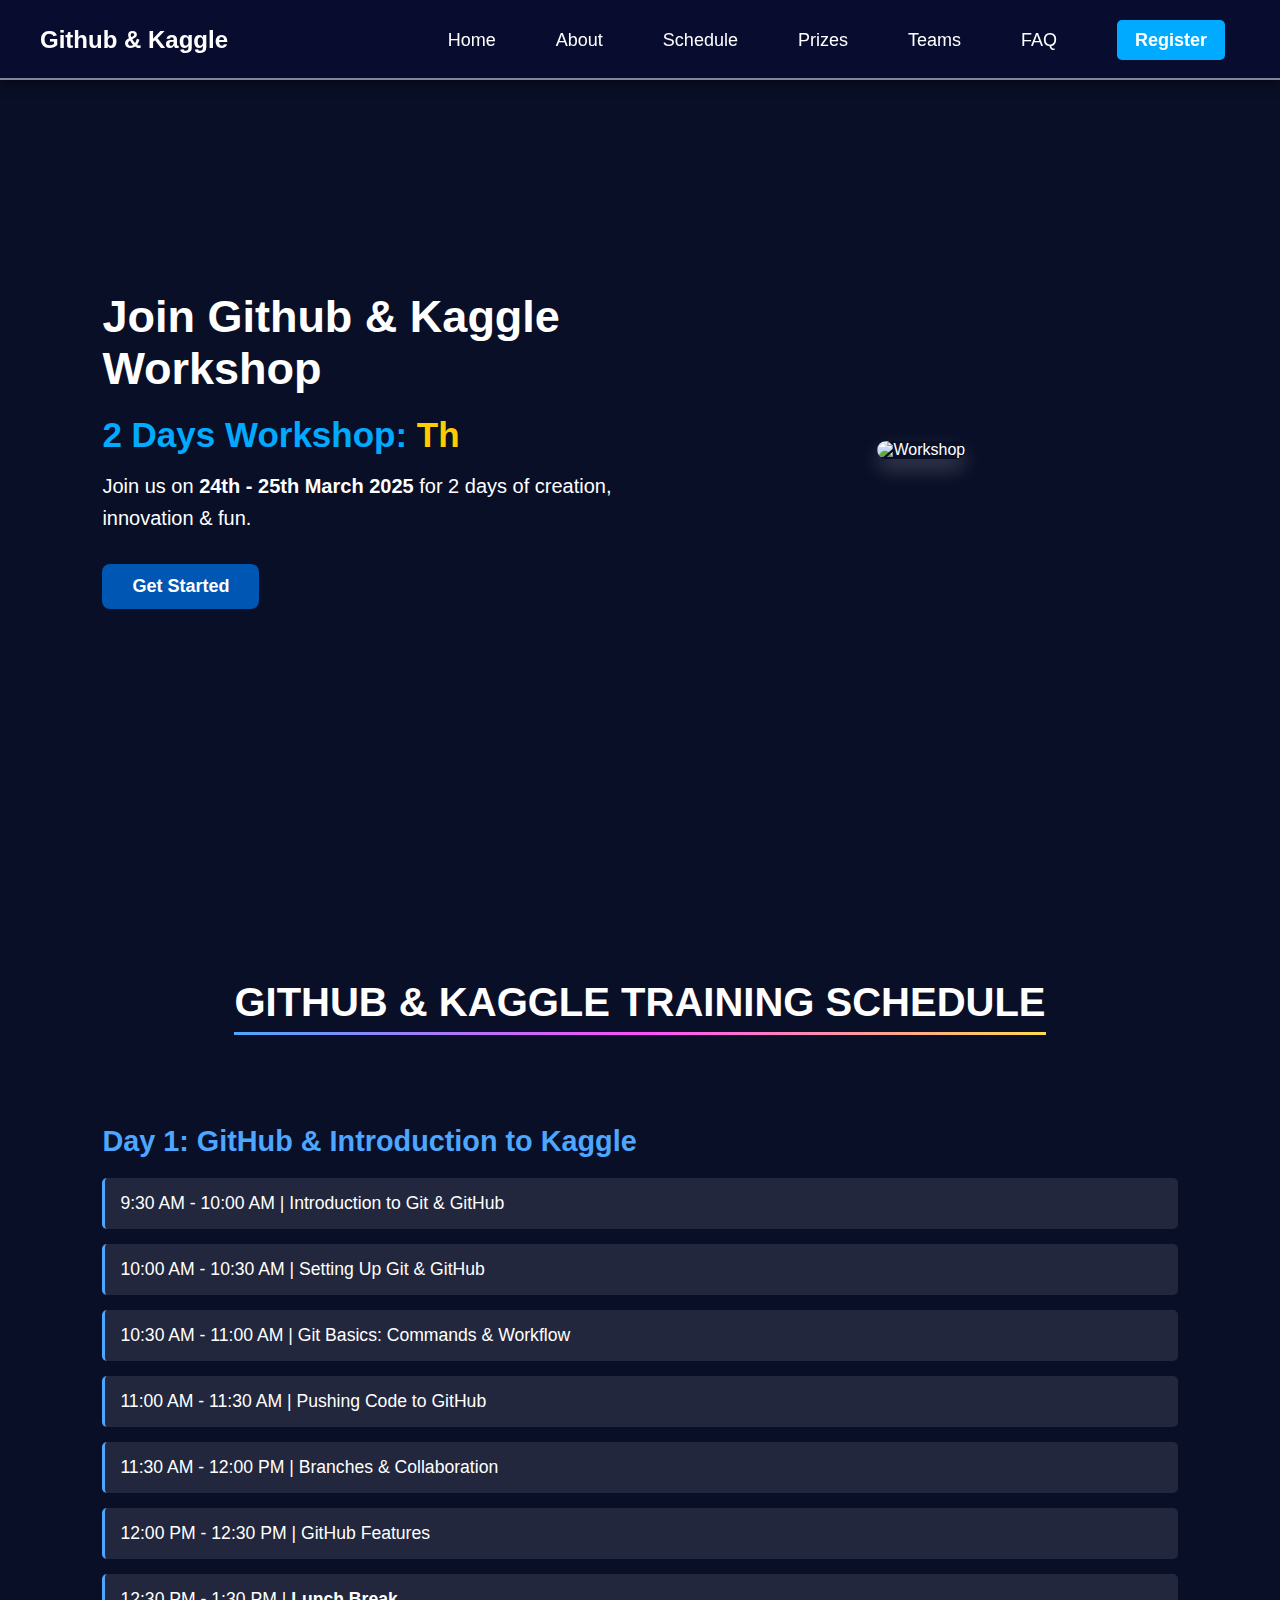
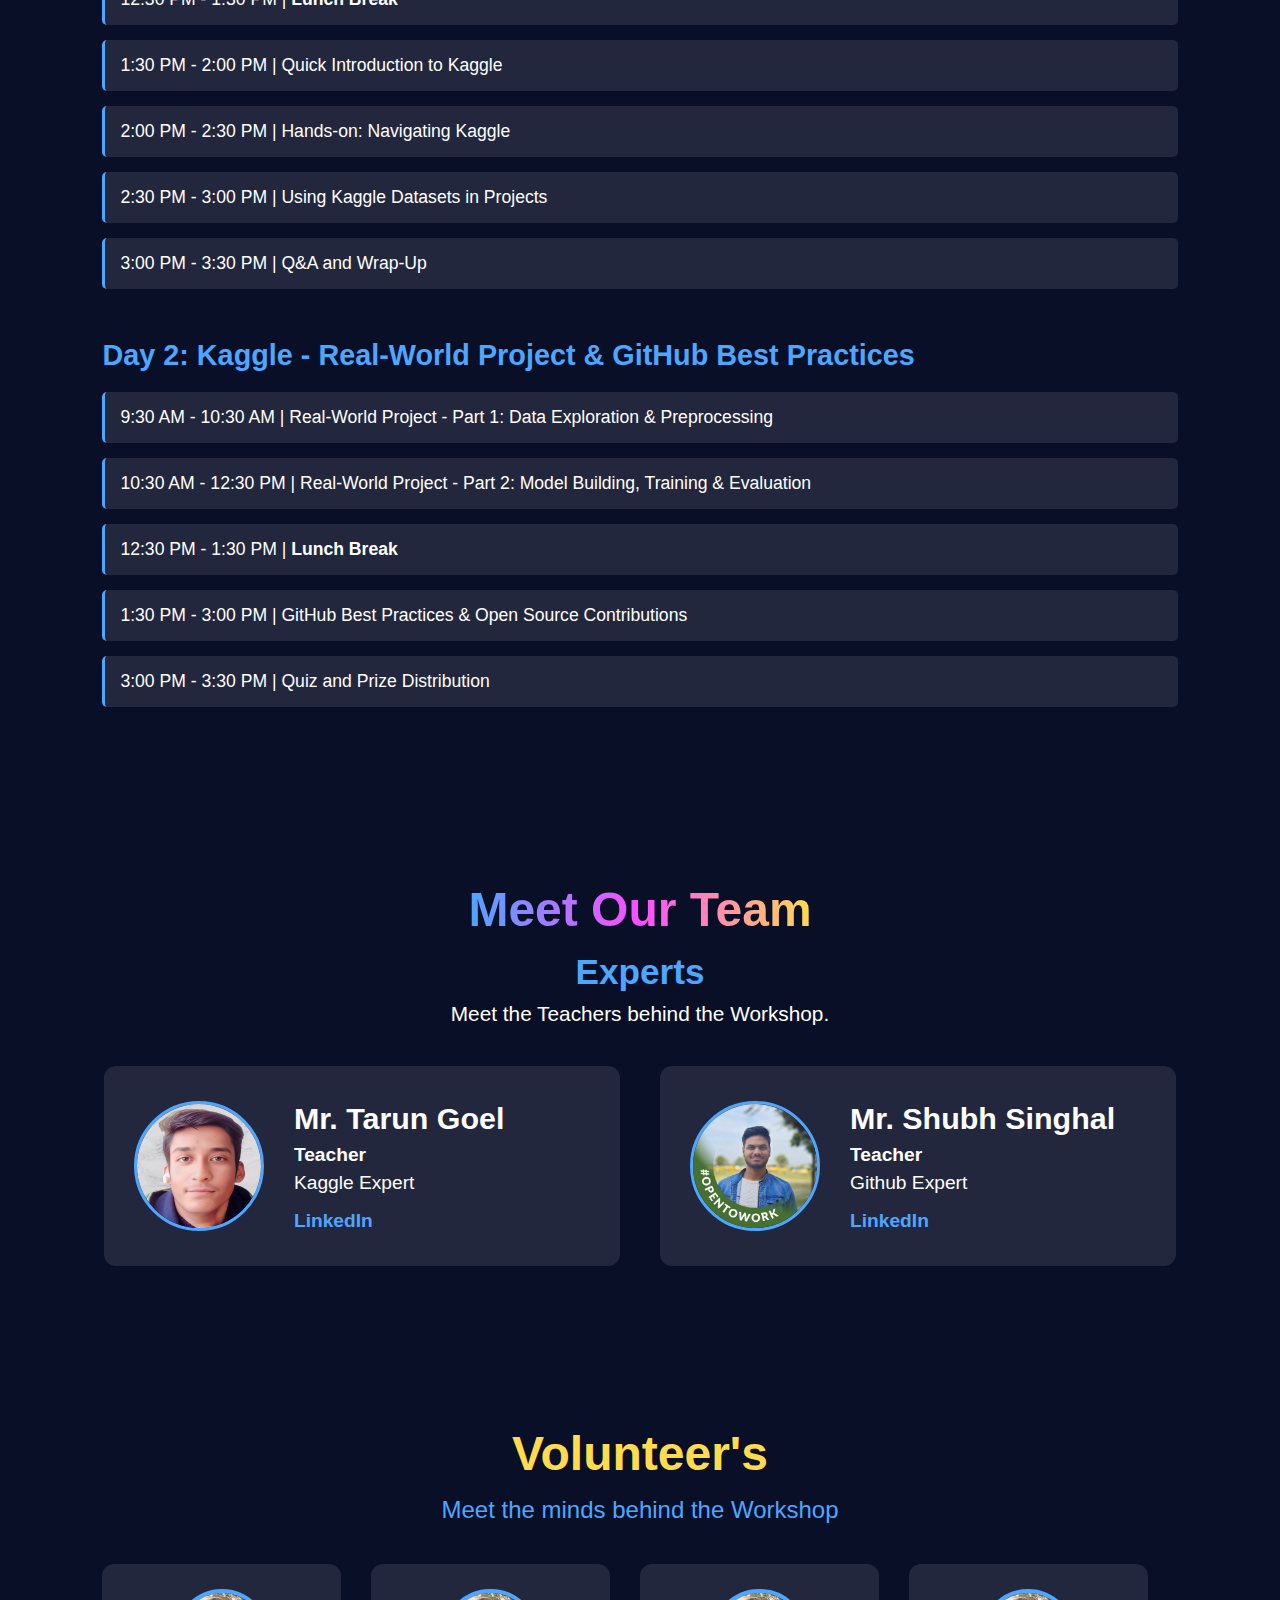
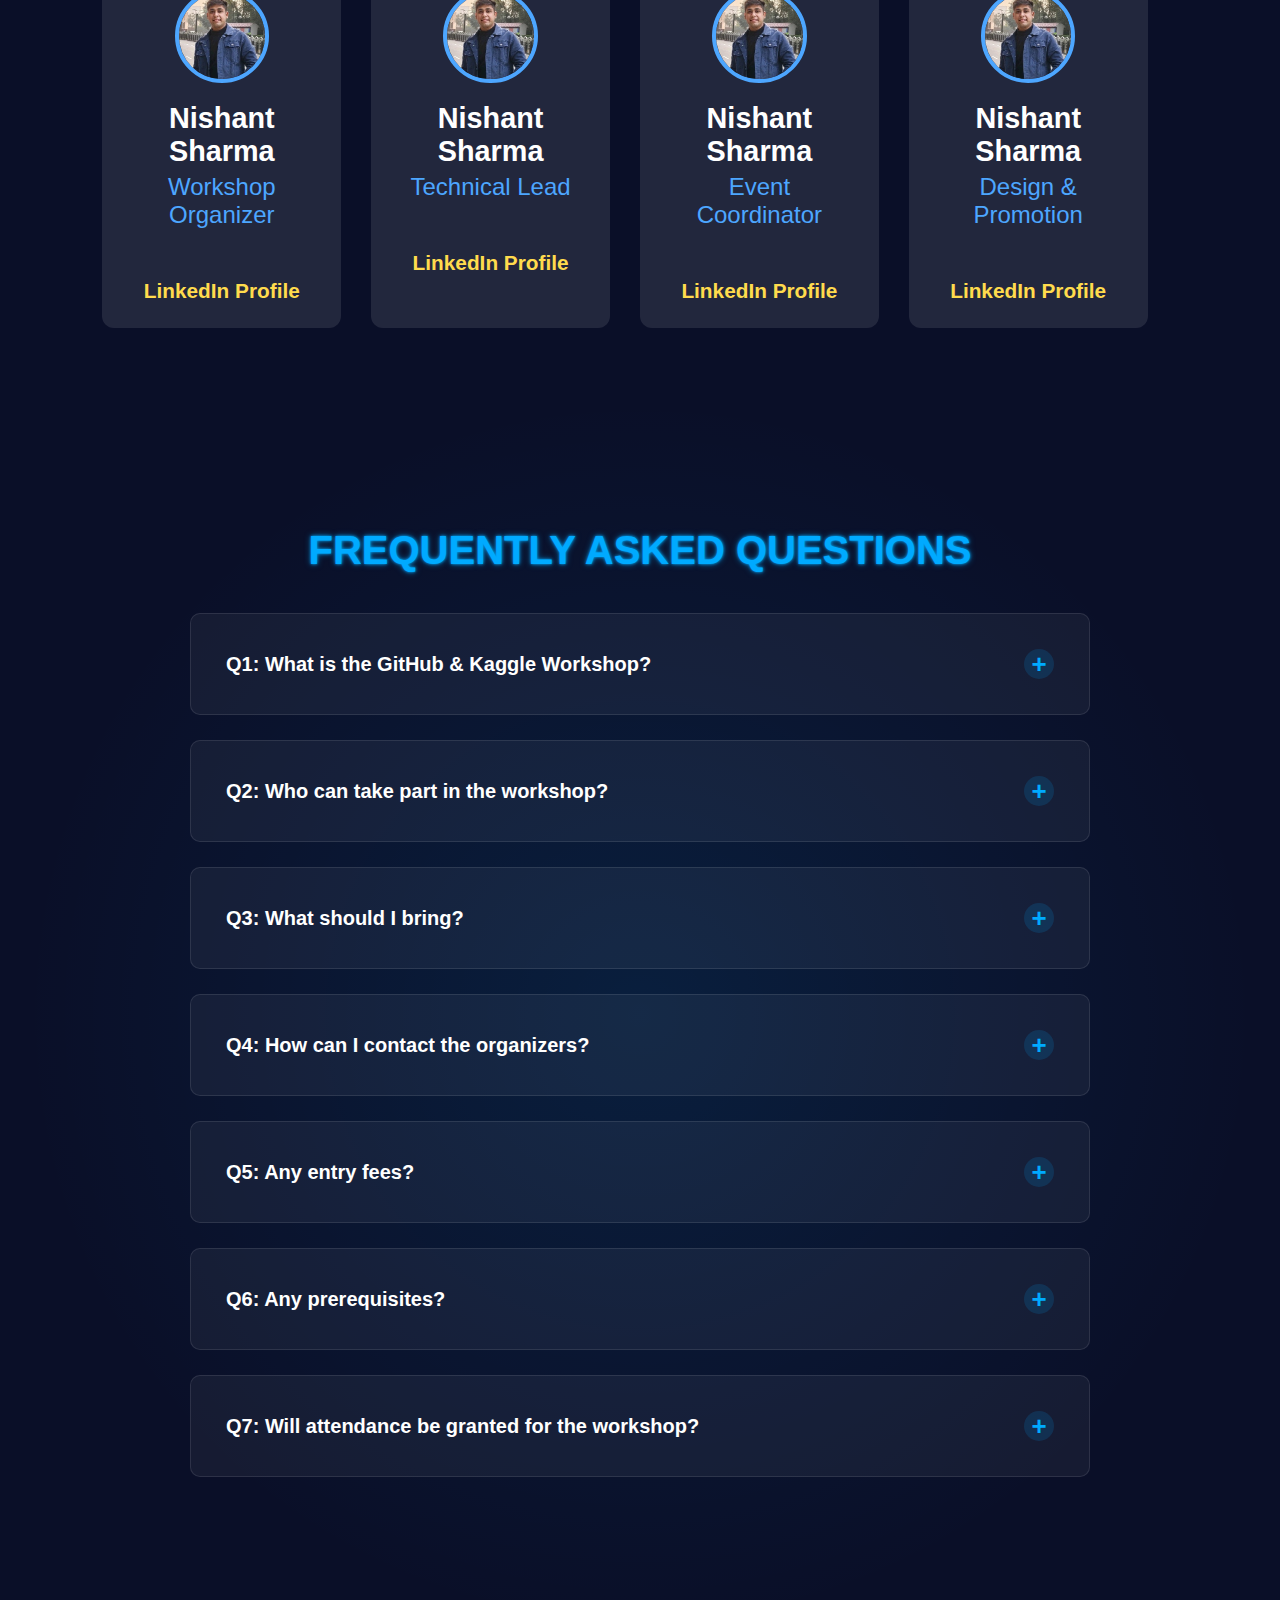
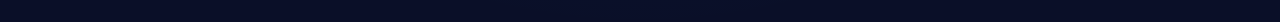
==== index.html @ f7877980 "Update index.html" ====
<!DOCTYPE html>
<html lang="en">
<head>
    <meta charset="UTF-8">
    <meta name="viewport" content="width=device-width, initial-scale=1.0">
    <title>Github & Kaggle Workshop</title>
    <link rel="stylesheet" href="l.css">
    <script defer src="l.js"></script>
</head>
<body>

    <!-- Navbar -->
    <nav class="navbar">
        <div class="logo">Github & Kaggle</div>
        <ul class="nav-links" id="nav-links">
            <li><a href="#">Home</a></li>
            <li><a href="#">About</a></li>
            <li><a href="#">Schedule</a></li>
            <li><a href="#">Prizes</a></li>
            <li><a href="#">Teams</a></li>
            <li><a href="#">FAQ</a></li>
            <li><a href="#" class="register-btn" id="register-btn">Register</a></li>
        </ul>
        <div class="hamburger" id="hamburger">&#9776;</div>
    </nav>

    <section class="workshop">
      <div class="workshop-content">
          <h1>Join Github & Kaggle Workshop</h1>
          <h2>2 Days Workshop: <span class="animated-text"></span></h2>
          <p>Join us on <strong>24th - 25th March 2025</strong> for 2 days of creation, innovation & fun.</p>
          <a href="#" class="get-started-btn" id="get-started-btn">Get Started</a>
      </div>
      <div class="workshop-image">
        <img src="https://img-c.udemycdn.com/course/750x422/3128902_49a3.jpg" alt="Workshop">
    </div>
  </section>
  

  <section class="schedule">
    <h2>GitHub & Kaggle Training Schedule</h2>

    <!-- Day 1 -->
    <div class="day">
        <h3>Day 1: GitHub & Introduction to Kaggle</h3>
        <ul>
            <li>9:30 AM - 10:00 AM | Introduction to Git & GitHub</li>
            <li>10:00 AM - 10:30 AM | Setting Up Git & GitHub</li>
            <li>10:30 AM - 11:00 AM | Git Basics: Commands & Workflow</li>
            <li>11:00 AM - 11:30 AM | Pushing Code to GitHub</li>
            <li>11:30 AM - 12:00 PM | Branches & Collaboration</li>
            <li>12:00 PM - 12:30 PM | GitHub Features</li>
            <li>12:30 PM - 1:30 PM | <strong>Lunch Break</strong></li>
            <li>1:30 PM - 2:00 PM | Quick Introduction to Kaggle</li>
            <li>2:00 PM - 2:30 PM | Hands-on: Navigating Kaggle</li>
            <li>2:30 PM - 3:00 PM | Using Kaggle Datasets in Projects</li>
            <li>3:00 PM - 3:30 PM | Q&A and Wrap-Up</li>
        </ul>
    </div>

    <!-- Day 2 -->
    <div class="day">
        <h3>Day 2: Kaggle - Real-World Project & GitHub Best Practices</h3>
        <ul>
            <li>9:30 AM - 10:30 AM | Real-World Project - Part 1: Data Exploration & Preprocessing</li>
            <li>10:30 AM - 12:30 PM | Real-World Project - Part 2: Model Building, Training & Evaluation</li>
            <li>12:30 PM - 1:30 PM | <strong>Lunch Break</strong></li>
            <li>1:30 PM - 3:00 PM | GitHub Best Practices & Open Source Contributions</li>
            <li>3:00 PM - 3:30 PM | Quiz and Prize Distribution</li>
        </ul>
    </div>
</section>


<!-- Meet Our Team Section -->
<section class="team">
  <h2>Meet Our Team</h2>
  <h3>Experts</h3>
  <p>Meet the Teachers behind the Workshop.</p>

  <div class="team-container">
      <!-- Expert 1 --> 
      <div class="team-member">
          <img src="T1.png" alt="Mr. Tarun Goel">
          <div class="team-info">
              <h4>Mr. Tarun Goel</h4>
              <p><strong>Teacher</strong></p>
              <p>Kaggle Expert</p>
              <a href="https://www.linkedin.com/in/tarun-goel-43a2b4287/" target="_blank">LinkedIn</a>
          </div>
      </div>

      <!-- Expert 2 -->
      <div class="team-member">
          <img src="Shubh.jpg" alt="Mr. [Expert Name]">
          <div class="team-info">
              <h4>Mr. Shubh Singhal</h4>
              <p><strong>Teacher</strong></p>
              <p>Github Expert</p>
              <a href="https://www.linkedin.com/in/shubh-singhal-b8a419230/" target="_blank">LinkedIn</a>
          </div>
      </div>
  </div>
</section>

<section class="volunteers">
  <h2>Volunteer's</h2>
  <p>Meet the minds behind the Workshop</p>

  <div class="slider-container">
      <div class="slider">
          <!-- Volunteer 1 -->
          <div class="volunteer-card">
              <img src="Nishant.jpg" alt="Volunteer 1">
              <h4>Nishant Sharma</h4>
              <p>Workshop Organizer</p>
              <a href="https://www.linkedin.com/in/nishant-sharma-24b089285/ " target="_blank">LinkedIn Profile</a>
          </div>

          <!-- Volunteer 2 -->
          <div class="volunteer-card">
              <img src="Nishant.jpg" alt="Volunteer 2">
              <h4>Nishant Sharma</h4>
              <p>Technical Lead</p>
              <a href="https://www.linkedin.com/in/nishant-sharma-24b089285/">LinkedIn Profile</a>
          </div>

          <!-- Volunteer 3 -->
          <div class="volunteer-card">
              <img src="Nishant.jpg" alt="Volunteer 3">
              <h4>Nishant Sharma</h4>
              <p>Event Coordinator</p>
              <a href="https://www.linkedin.com/in/michaeljohnson" target="_blank">LinkedIn Profile</a>
          </div>

          <!-- Volunteer 4 -->
          <div class="volunteer-card">
              <img src="Nishant.jpg" alt="Volunteer 4">
              <h4>Nishant Sharma</h4>
              <p>Design & Promotion</p>
              <a href="https://www.linkedin.com/in/nishant-sharma-24b089285/s" target="_blank">LinkedIn Profile</a>
          </div>
      </div>
  </div>
</section>

<section class="faq">
    <h2>Frequently Asked Questions</h2>
    <div class="faq-container">

        <div class="faq-item">
            <button class="faq-question">Q1: What is the GitHub & Kaggle Workshop? <span class="plus">+</span></button>
            <div class="faq-answer">
                A hands-on training session to help students master GitHub and Kaggle for collaboration and data science projects.
            </div>
        </div>

        <div class="faq-item">
            <button class="faq-question">Q2: Who can take part in the workshop? <span class="plus">+</span></button>
            <div class="faq-answer">
                Only first-year students of K.R. Mangalam University are eligible.
            </div>
        </div>

        <div class="faq-item">
            <button class="faq-question">Q3: What should I bring? <span class="plus">+</span></button>
            <div class="faq-answer">
                A valid ID card, laptop, and charger for hands-on practice.
            </div>
        </div>

        <div class="faq-item">
            <button class="faq-question">Q4: How can I contact the organizers? <span class="plus">+</span></button>
            <div class="faq-answer">
                For any queries, email <a href="mailto:shubhsinghal1978@gmail.com">shubhsinghal1978@gmail.com</a>.
            </div>
        </div>

        <div class="faq-item">
            <button class="faq-question">Q5: Any entry fees? <span class="plus">+</span></button>
            <div class="faq-answer">
                Yes, just ₹50 for registration.
            </div>
        </div>

        <div class="faq-item">
            <button class="faq-question">Q6: Any prerequisites? <span class="plus">+</span></button>
            <div class="faq-answer">
                No prior knowledge is required—just come and learn!
            </div>
        </div>

        <div class="faq-item">
            <button class="faq-question">Q7: Will attendance be granted for the workshop? <span class="plus">+</span></button>
            <div class="faq-answer">
                Yes, attendance for <span style="color: #ffcc00;">both days</span> of the workshop will be granted for all your classes.
            </div>
        </div>
        

    </div>
</section>




  

</body>
</html>
---- l.css ----
/* Reset Styles */
* {
  margin: 0;
  padding: 0;
  box-sizing: border-box;
  font-family: Arial, sans-serif;
}

/* Dark Theme Colors */
body {
  background-color: #0a0f28;
  color: white;
}

/* Sticky Navbar */
.navbar {
  display: flex;
  justify-content: space-between;
  align-items: center;
  height: 80px;
  padding: 0 40px;
  background-color: #080c2e;
  position: fixed;
  width: 100%;
  top: 0;
  left: 0;
  z-index: 1000;
  box-shadow: 0 4px 10px rgba(0, 0, 0, 0.5);
  transition: all 0.3s ease-in-out;
}

/* Logo */
.logo {
  font-size: 24px;
  font-weight: bold;
  transition: transform 0.3s ease-in-out;
}

.logo:hover {
  transform: scale(1.05);
}

/* Navigation Links */
.nav-links {
  list-style: none;
  display: flex;
  gap: 30px;
}

.nav-links li {
  padding: 10px 15px;
  border-radius: 5px;
  transition: background-color 0.3s ease-in-out, transform 0.3s ease-in-out;
}

.nav-links li:hover {
  background-color: rgba(255, 255, 255, 0.2);
  transform: translateY(-3px);
}

.nav-links a {
  text-decoration: none;
  color: white;
  font-size: 18px;
  transition: color 0.3s;
}

.nav-links a:hover {
  color: #00aaff;
}

/* Register Button */
.register-btn {
  background-color: #00aaff;
  padding: 10px 18px;
  border-radius: 5px;
  font-weight: bold;
  transition: all 0.3s ease-in-out;
}

.register-btn:hover {
  background-color: #0088cc;
  transform: scale(1.05);
}

/* Hamburger Menu */
.hamburger {
  display: none;
  font-size: 32px;
  cursor: pointer;
  transition: transform 0.3s ease-in-out;
}

.hamburger:hover {
  transform: scale(1.1);
}

/* Sleek White Separator */
.navbar::after {
  content: "";
  position: absolute;
  bottom: 0;
  left: 0;
  width: 100%;
  height: 2px;
  background-color: white;
  opacity: 0.3;
  transition: opacity 0.3s ease-in-out;
}

.navbar:hover::after {
  opacity: 0.5;
}

/* Workshop Section */
.workshop {
  display: flex;
  justify-content: space-between;
  align-items: center;
  padding: 100px 8%;
  background-color: #0a0f28;
  min-height: 100vh;
  flex-wrap: wrap;
  gap: 50px;
}

/* Left Side - Workshop Content */
.workshop-content {
  flex: 1;
  max-width: 600px;
  text-align: left;
  animation: fadeIn 1.5s ease-in-out;
}

/* Main Heading */
.workshop-content h1 {
  font-size: 45px;
  font-weight: bold;
  color: white;
  margin-bottom: 20px;
  animation: slideInLeft 1s ease-in-out;
}

/* Animated "2 Days Workshop: Think_, code_" */
.workshop-content h2 {
  font-size: 35px;
  font-weight: bold;
  color: #00aaff;
  animation: slideInLeft 1s ease-in-out 0.2s;
}

/* Animated Text */
.animated-text {
  font-size: 35px;
  font-weight: bold;
  color: #ffcc00;
  display: inline-block;
  min-width: 140px;
}

/* Animation for "Think_, code_" */
@keyframes textFade {
  0%, 100% { opacity: 0; }
  50% { opacity: 1; }
}

.think-code-animation span {
  animation: textFade 3s infinite;
  display: inline-block;
}

.think-code-animation span:nth-child(2) {
  animation-delay: 1.5s;
}

/* Description Text */
.workshop-content p {
  font-size: 20px;
  color: white;
  margin-top: 15px;
  line-height: 1.6;
  animation: slideInLeft 1s ease-in-out 0.4s;
}

/* Get Started Button - Dark Blue */
.get-started-btn {
  display: inline-block;
  margin-top: 30px;
  padding: 12px 30px;
  font-size: 18px;
  font-weight: bold;
  color: white;
  background-color: #0056b3;
  border: none;
  border-radius: 8px;
  cursor: pointer;
  transition: all 0.3s ease-in-out;
  text-decoration: none;
  animation: slideInLeft 1s ease-in-out 0.6s;
}

.get-started-btn:hover {
  background-color: #003d80;
  transform: scale(1.05);
}

/* Right Side - Image Styling */
.workshop-image {
  flex: 1;
  display: flex;
  justify-content: center;
  align-items: center;
  animation: fadeIn 1.5s ease-in-out 0.5s;
}

.workshop-image img {
  max-width: 100%;
  height: auto;
  border-radius: 15px;
  box-shadow: 0px 10px 20px rgba(255, 255, 255, 0.2);
  transition: all 0.4s ease-in-out;
}

.workshop-image img:hover {
  transform: scale(1.05) rotate(2deg);
  box-shadow: 0px 15px 30px rgba(255, 255, 255, 0.3);
}

/* Schedule Section */
.schedule {
  padding: 80px 8%;
  background-color: #0a0f28;
  color: white;
  text-align: center;
  position: relative;
  z-index: 5;
  animation: fadeIn 1.2s ease-in-out;
}

/* Schedule Title */
.schedule h2 {
  font-size: 2.5rem;
  margin-bottom: 40px;
  text-transform: uppercase;
  display: inline-block;
  padding-bottom: 10px;
  position: relative;
  animation: fadeInDown 1s ease-in-out;
}

.schedule h2::after {
  content: '';
  position: absolute;
  bottom: 0;
  left: 0;
  width: 100%;
  height: 3px;
  background: linear-gradient(90deg, #4da6ff, #ff4dff, #ffdb4d);
  animation: gradientMove 3s linear infinite;
}

/* Day Section */
.day {
  margin-top: 50px;
  text-align: left;
  animation: fadeIn 1s ease-in-out 0.5s;
}

/* Day Title */
.day h3 {
  font-size: 1.8rem;
  margin-bottom: 20px;
  color: #4da6ff;
  animation: slideInLeft 1s ease-in-out;
}

/* List of Events */
.day ul {
  list-style: none;
  padding: 0;
}

/* Each Event Box */
.day li {
  font-size: 1.1rem;
  padding: 15px;
  border-left: 3px solid #4da6ff;
  margin-bottom: 15px;
  background: rgba(255, 255, 255, 0.1);
  border-radius: 5px;
  transition: all 0.3s ease-in-out;
  animation: fadeInLeft 0.8s ease-in-out forwards;
}

/* Staggered Animation Delay */
.day li:nth-child(1) { animation-delay: 0.2s; }
.day li:nth-child(2) { animation-delay: 0.3s; }
.day li:nth-child(3) { animation-delay: 0.4s; }
.day li:nth-child(4) { animation-delay: 0.5s; }
.day li:nth-child(5) { animation-delay: 0.6s; }

/* Hover Effect */
.day li:hover {
  background: rgba(255, 255, 255, 0.2);
  transform: translateX(10px) scale(1.03);
  box-shadow: 0 5px 15px rgba(77, 166, 255, 0.2);
}

/* Team Section */
.team {
  text-align: center;
  padding: 80px 8%;
  background-color: #0a0f28;
  color: white;
}

/* Meet Our Team - Animated Heading */
.team h2 {
  font-size: 3rem;
  font-weight: bold;
  margin-bottom: 15px;
  animation: colorChange 3s infinite linear alternate;
  background: linear-gradient(90deg, #4da6ff, #ff4dff, #ffdb4d);
  -webkit-background-clip: text;
  -webkit-text-fill-color: transparent;
  display: inline-block;
}

/* Experts Subheading */
.team h3 {
  font-size: 2.2rem;
  color: #4da6ff;
  margin-bottom: 10px;
  animation: fadeInDown 1.2s ease-in-out;
  font-weight: bold;
}

/* Description */
.team p {
  font-size: 1.3rem;
  margin-bottom: 40px;
  animation: fadeInDown 1.4s ease-in-out;
}

/* Team Container */
.team-container {
  display: flex;
  justify-content: center;
  gap: 40px;
  flex-wrap: wrap;
}

/* Team Member Box */
.team-member {
  display: flex;
  align-items: center;
  background: rgba(255, 255, 255, 0.1);
  padding: 30px;
  border-radius: 12px;
  width: 48%;
  max-width: 650px;
  min-height: 200px;
  transition: all 0.4s ease-in-out;
  animation: fadeInUp 1.5s ease-in-out;
}

/* Hover Effect - Blue Glow */
.team-member:hover {
  transform: translateY(-10px) scale(1.03);
  box-shadow: 0px 0px 25px rgba(77, 166, 255, 0.6);
  background: rgba(255, 255, 255, 0.15);
}

/* Profile Image */
.team-member img {
  width: 130px;
  height: 130px;
  border-radius: 50%;
  margin-right: 30px;
  border: 3px solid #4da6ff;
  transition: all 0.3s ease-in-out;
}

/* Image Glow Effect */
.team-member:hover img {
  transform: rotate(5deg) scale(1.1);
  border-color: #ffdb4d;
  box-shadow: 0 0 20px rgba(255, 219, 77, 0.5);
}

/* Text Info */
.team-info {
  text-align: left;
  flex: 1;
}

.team-info h4 {
  font-size: 1.9rem;
  margin-bottom: 8px;
  font-weight: bold;
  transition: color 0.4s ease-in-out;
}

/* Name Glow Effect */
.team-member:hover .team-info h4 {
  color: #ffdb4d;
  text-shadow: 0 0 10px rgba(255, 219, 77, 0.5);
}

/* Additional Text */
.team-info p {
  font-size: 1.2rem;
  margin: 6px 0;
}

/* LinkedIn Link */
.team-info a {
  display: inline-block;
  margin-top: 10px;
  color: #4da6ff;
  text-decoration: none;
  font-weight: bold;
  font-size: 1.2rem;
  transition: all 0.3s ease-in-out;
}

.team-info a:hover {
  color: #ffdb4d;
  transform: translateX(5px);
}

/* Volunteers Section */
.volunteers {
  text-align: center;
  padding: 80px 8%;
  background-color: #0a0f28;
  color: white;
}

/* Volunteers Heading */
.volunteers h2 {
  font-size: 3rem;
  font-weight: bold;
  margin-bottom: 15px;
  animation: fadeInDown 1s ease-in-out;
  color: #ffdb4d;
  transition: color 0.4s ease-in-out;
}

.volunteers h2:hover {
  color: #4da6ff;
}

/* Subheading */
.volunteers p {
  font-size: 1.5rem;
  margin-bottom: 40px;
  animation: fadeInDown 1.2s ease-in-out;
  color: #4da6ff;
}

/* Slider Wrapper */
.slider-container {
  overflow: hidden;
  position: relative;
  width: 100%;
  display: flex;
  justify-content: center;
}

/* Slider Track */
.slider {
  display: flex;
  gap: 30px;
  width: 400%;
  animation: slide 20s linear infinite;
}

/* Volunteer Cards */
.volunteer-card {
  flex: 0 0 calc(25% - 30px);
  background: rgba(255, 255, 255, 0.1);
  border-radius: 12px;
  padding: 25px;
  text-align: center;
  transition: all 0.5s ease-in-out;
}

/* Hover Effect - Subtle Blue Glow */
.volunteer-card:hover {
  transform: translateY(-10px) scale(1.03);
  box-shadow: 0px 0px 25px rgba(77, 166, 255, 0.6);
  background: rgba(255, 255, 255, 0.15);
}

/* Image Styling - 50% of Card Width */
.volunteer-card img {
  width: 50%;
  height: auto;
  border-radius: 50%;
  border: 4px solid #4da6ff;
  margin-bottom: 15px;
  object-fit: cover;
  transition: all 0.3s ease-in-out;
}

/* Image Hover - Glow Effect */
.volunteer-card:hover img {
  transform: scale(1.1) rotate(5deg);
  border-color: #ffdb4d;
  box-shadow: 0 0 20px rgba(255, 219, 77, 0.5);
}

/* Name */
.volunteer-card h4 {
  font-size: 1.8rem;
  margin-bottom: 5px;
  font-weight: bold;
  color: white;
  transition: color 0.3s ease-in-out;
}

.volunteer-card:hover h4 {
  color: #ffdb4d;
}

/* LinkedIn Link */
.volunteer-card a {
  display: inline-block;
  margin-top: 10px;
  color: #ffdb4d;
  text-decoration: none;
  font-weight: bold;
  font-size: 1.3rem;
  transition: all 0.3s ease-in-out;
}

.volunteer-card a:hover {
  color: #4da6ff;
  transform: translateY(-3px);
}

/* Animations */
@keyframes fadeIn {
  from { opacity: 0; }
  to { opacity: 1; }
}

@keyframes fadeInDown {
  from {
    opacity: 0;
    transform: translateY(-20px);
  }
  to {
    opacity: 1;
    transform: translateY(0);
  }
}

@keyframes fadeInUp {
  from {
    opacity: 0;
    transform: translateY(20px);
  }
  to {
    opacity: 1;
    transform: translateY(0);
  }
}

@keyframes slideInLeft {
  from {
    opacity: 0;
    transform: translateX(-50px);
  }
  to {
    opacity: 1;
    transform: translateX(0);
  }
}

@keyframes fadeInLeft {
  from {
    opacity: 0;
    transform: translateX(-30px);
  }
  to {
    opacity: 1;
    transform: translateX(0);
  }
}

@keyframes gradientMove {
  0% { background-position: 0% 50%; }
  50% { background-position: 100% 50%; }
  100% { background-position: 0% 50%; }
}

@keyframes colorChange {
  0% {
    background: linear-gradient(90deg, #4da6ff, #ff4dff, #ffdb4d);
    -webkit-background-clip: text;
    -webkit-text-fill-color: transparent;
  }
  100% {
    background: linear-gradient(90deg, #ffdb4d, #ff4dff, #4da6ff);
    -webkit-background-clip: text;
    -webkit-text-fill-color: transparent;
  }
}

@keyframes slide {
  0% { transform: translateX(0); }
  100% { transform: translateX(-50%); }
}

/* Responsive Design */
@media screen and (max-width: 1200px) {
  .workshop-content h1 {
    font-size: 40px;
  }
  
  .workshop-content h2,
  .animated-text {
    font-size: 30px;
  }
  
  .team-member {
    width: 100%;
  }
}

@media screen and (max-width: 992px) {
  .navbar {
    padding: 0 20px;
  }
  
  .workshop {
    flex-direction: column;
    text-align: center;
  }
  
  .workshop-content,
  .workshop-image {
    max-width: 100%;
  }
  
  .day li {
    font-size: 1rem;
  }
}

@media screen and (max-width: 768px) {
  .nav-links {
    display: none;
    flex-direction: column;
    position: absolute;
    top: 80px;
    left: 0;
    width: 100%;
    background-color: #080c2e;
    padding: 20px 0;
  }
  
  .nav-links.active {
    display: flex;
  }
  
  .hamburger {
    display: block;
  }
  
  .workshop-content h1 {
    font-size: 32px;
  }
  
  .workshop-content h2,
  .animated-text {
    font-size: 24px;
  }
  
  .team-member {
    flex-direction: column;
    text-align: center;
  }
  
  .team-member img {
    margin-right: 0;
    margin-bottom: 20px;
  }
  
  .volunteer-card {
    flex: 0 0 calc(50% - 30px);
  }
}

@media screen and (max-width: 576px) {
  .workshop-content h1 {
    font-size: 28px;
  }
  
  .workshop-content h2,
  .animated-text {
    font-size: 20px;
  }
  
  .get-started-btn {
    font-size: 16px;
    padding: 10px 20px;
  }
  
  .schedule h2,
  .team h2,
  .volunteers h2 {
    font-size: 2.5rem;
  }
  
  .day h3 {
    font-size: 1.5rem;
  }
  
  .volunteer-card {
    flex: 0 0 calc(100% - 30px);
  }
}

/* FAQ Section with Enhanced Styling */
.faq {
  text-align: center;
  padding: 120px 10%;
  background-color: #0a0f28;
  position: relative;
  overflow: hidden;
}

.faq h2 {
  margin-bottom: 40px; /* Adjust spacing */
  font-size: 40px; /* Adjust text size if needed */
  color: #00aaff; /* Base text color */
  text-transform: uppercase;
  font-weight: bold;
  text-shadow: 0 0 3px #00aaff, 0 0 6px rgba(0, 170, 255, 0.6);
  animation: subtleGlow 1.5s infinite alternate;
}

/* Subtle Glowing Animation */
@keyframes subtleGlow {
  0% {
    text-shadow: 0 0 3px #00aaff, 0 0 6px rgba(0, 170, 255, 0.6);
  }
  100% {
    text-shadow: 0 0 4px #00aaff, 0 0 8px rgba(0, 170, 255, 0.8);
  }
}


/* Background Gradient Effect */
.faq::before {
  content: '';
  position: absolute;
  top: 0;
  left: 0;
  right: 0;
  bottom: 0;
  background: radial-gradient(circle at 50% 50%, rgba(0, 170, 255, 0.1), transparent 70%);
  animation: pulseGradient 8s ease-in-out infinite;
  pointer-events: none;
}

.faq-container {
  max-width: 900px;
  margin: auto;
  text-align: left;
  position: relative;
  z-index: 1;
  animation: fadeIn 1.2s ease-in-out;
}

/* Enhanced FAQ Item */
.faq-item {
  margin-bottom: 25px; /* Increased spacing */
  padding: 10px;
  border: 1px solid rgba(255, 255, 255, 0.1);
  background: rgba(255, 255, 255, 0.05);
  border-radius: 10px;
  transition: all 0.3s cubic-bezier(0.4, 0, 0.2, 1);
  overflow: hidden;
}

.faq-item:hover {
  background: rgba(255, 255, 255, 0.08);
  transform: translateY(-3px);
  box-shadow: 0 8px 20px rgba(0, 0, 0, 0.3);
}

/* Improved Question Button */
.faq-question {
  width: 100%;
  background: none;
  border: none;
  text-align: left;
  padding: 25px;
  font-size: 20px;
  font-weight: bold;
  color: white;
  cursor: pointer;
  transition: all 0.3s ease;
  display: flex;
  justify-content: space-between;
  align-items: center;
  position: relative;
  overflow: hidden;
}

/* Hover Effect */
.faq-question::before {
  content: '';
  position: absolute;
  top: 0;
  left: -100%;
  width: 100%;
  height: 100%;
  background: rgba(255, 255, 255, 0.05);
  transition: transform 0.5s ease;
}

.faq-question:hover::before {
  transform: translateX(100%);
}

.faq-question:hover {
  color: #00aaff;
}

/* Enhanced Answer Section */
.faq-answer {
  display: none;
  padding: 20px;
  font-size: 18px;
  color: rgba(255, 255, 255, 0.85);
  line-height: 1.8;
  border-left: 5px solid #00aaff;
  margin: 10px 20px 20px;
  background: rgba(255, 255, 255, 0.03);
  border-radius: 0 0 10px 10px;
  animation: slideDown 0.3s ease-out;
}

/* Plus Icon with Enhanced Animation */
.plus {
  font-size: 26px;
  font-weight: bold;
  transition: all 0.3s ease;
  color: #00aaff;
  width: 30px;
  height: 30px;
  display: flex;
  align-items: center;
  justify-content: center;
  border-radius: 50%;
  background: rgba(0, 170, 255, 0.15);
}

/* Active States */
.active .faq-answer {
  display: block;
}

.active .plus {
  transform: rotate(45deg);
  background: rgba(0, 170, 255, 0.3);
}

.active .faq-question {
  color: #00aaff;
}

/* Animations */
@keyframes slideDown {
  from {
    opacity: 0;
    transform: translateY(-10px);
  }
  to {
    opacity: 1;
    transform: translateY(0);
  }
}

/* Responsive Design */
@media screen and (max-width: 768px) {
  .faq {
    padding: 80px 5%;
  }

  .faq-question {
    font-size: 18px;
    padding: 20px;
  }

  .faq-answer {
    font-size: 16px;
    padding: 15px;
    margin: 10px;
  }

  .plus {
    font-size: 22px;
    width: 28px;
    height: 28px;
  }
}

/* Accessibility */
@media (prefers-reduced-motion: reduce) {
  .faq-question,
  .faq-answer,
  .plus,
  .faq-item {
    transition: none !important;
    animation: none !important;
  }
}
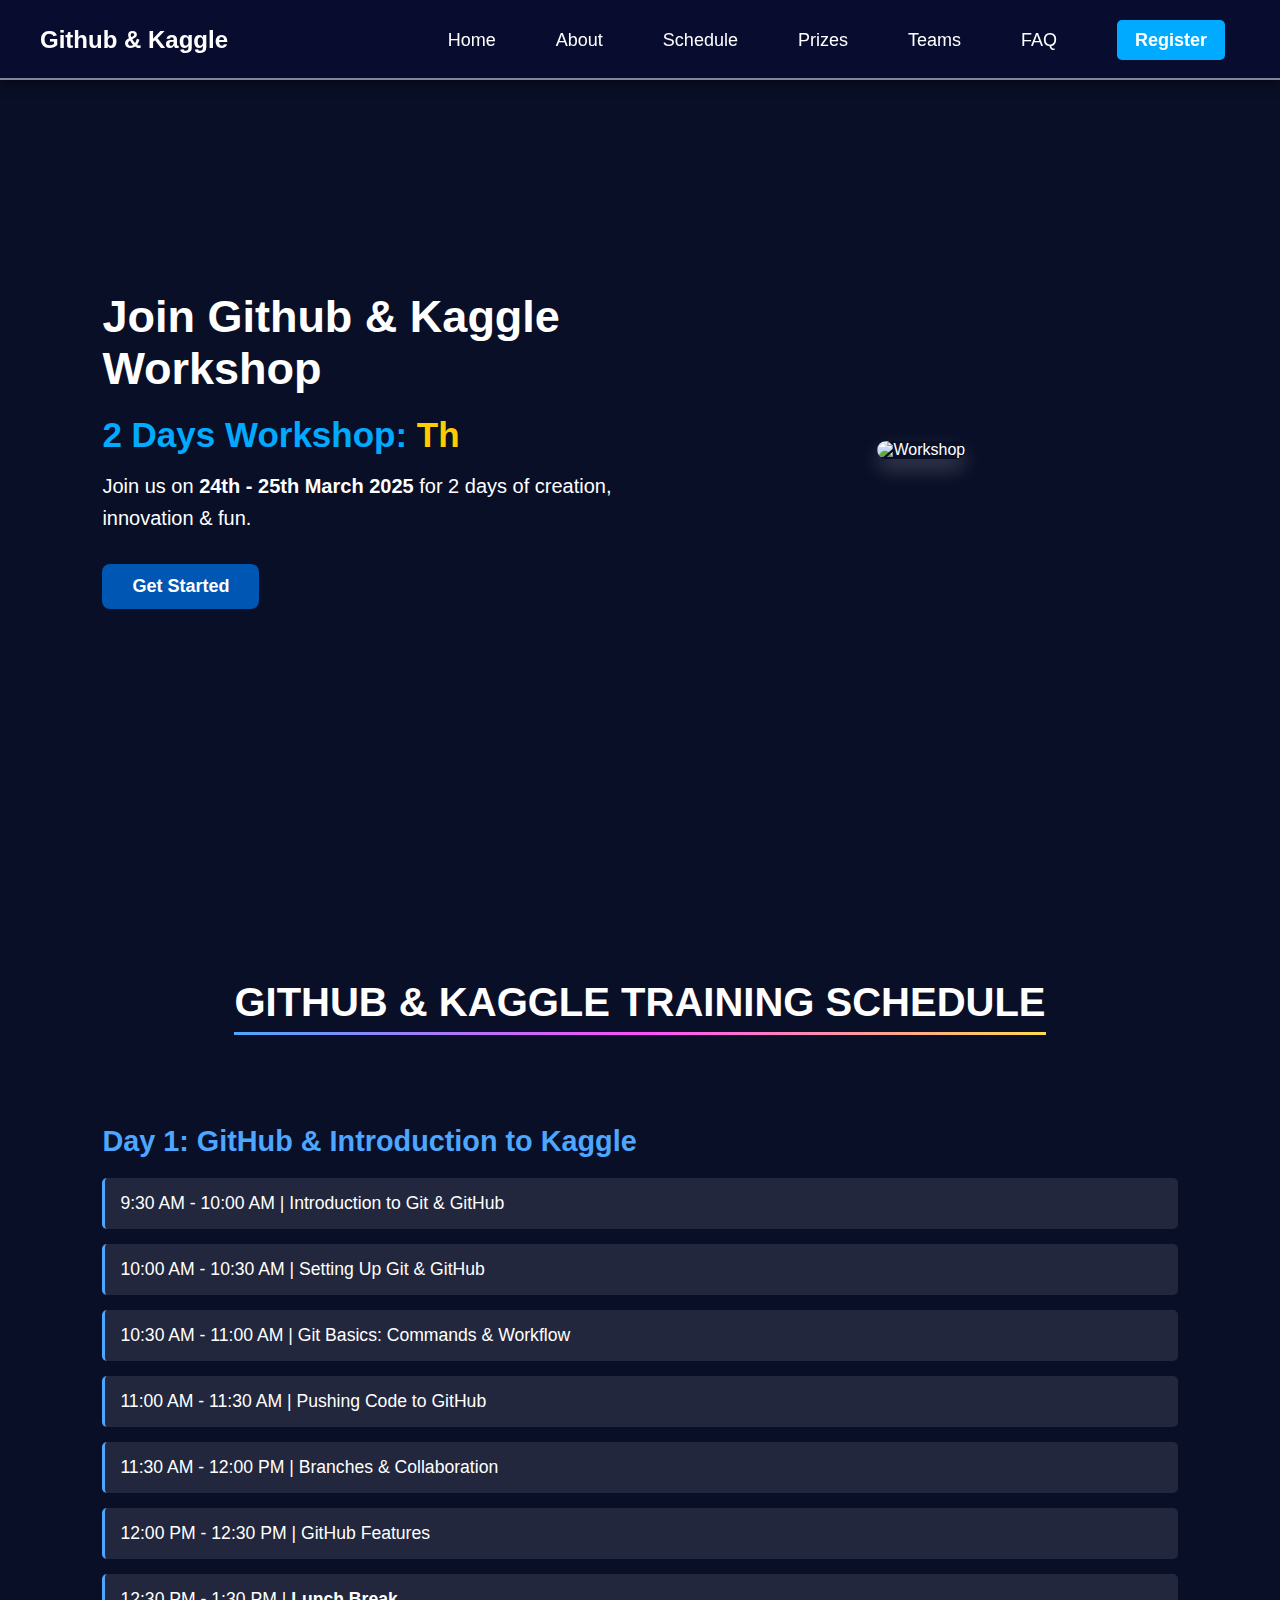
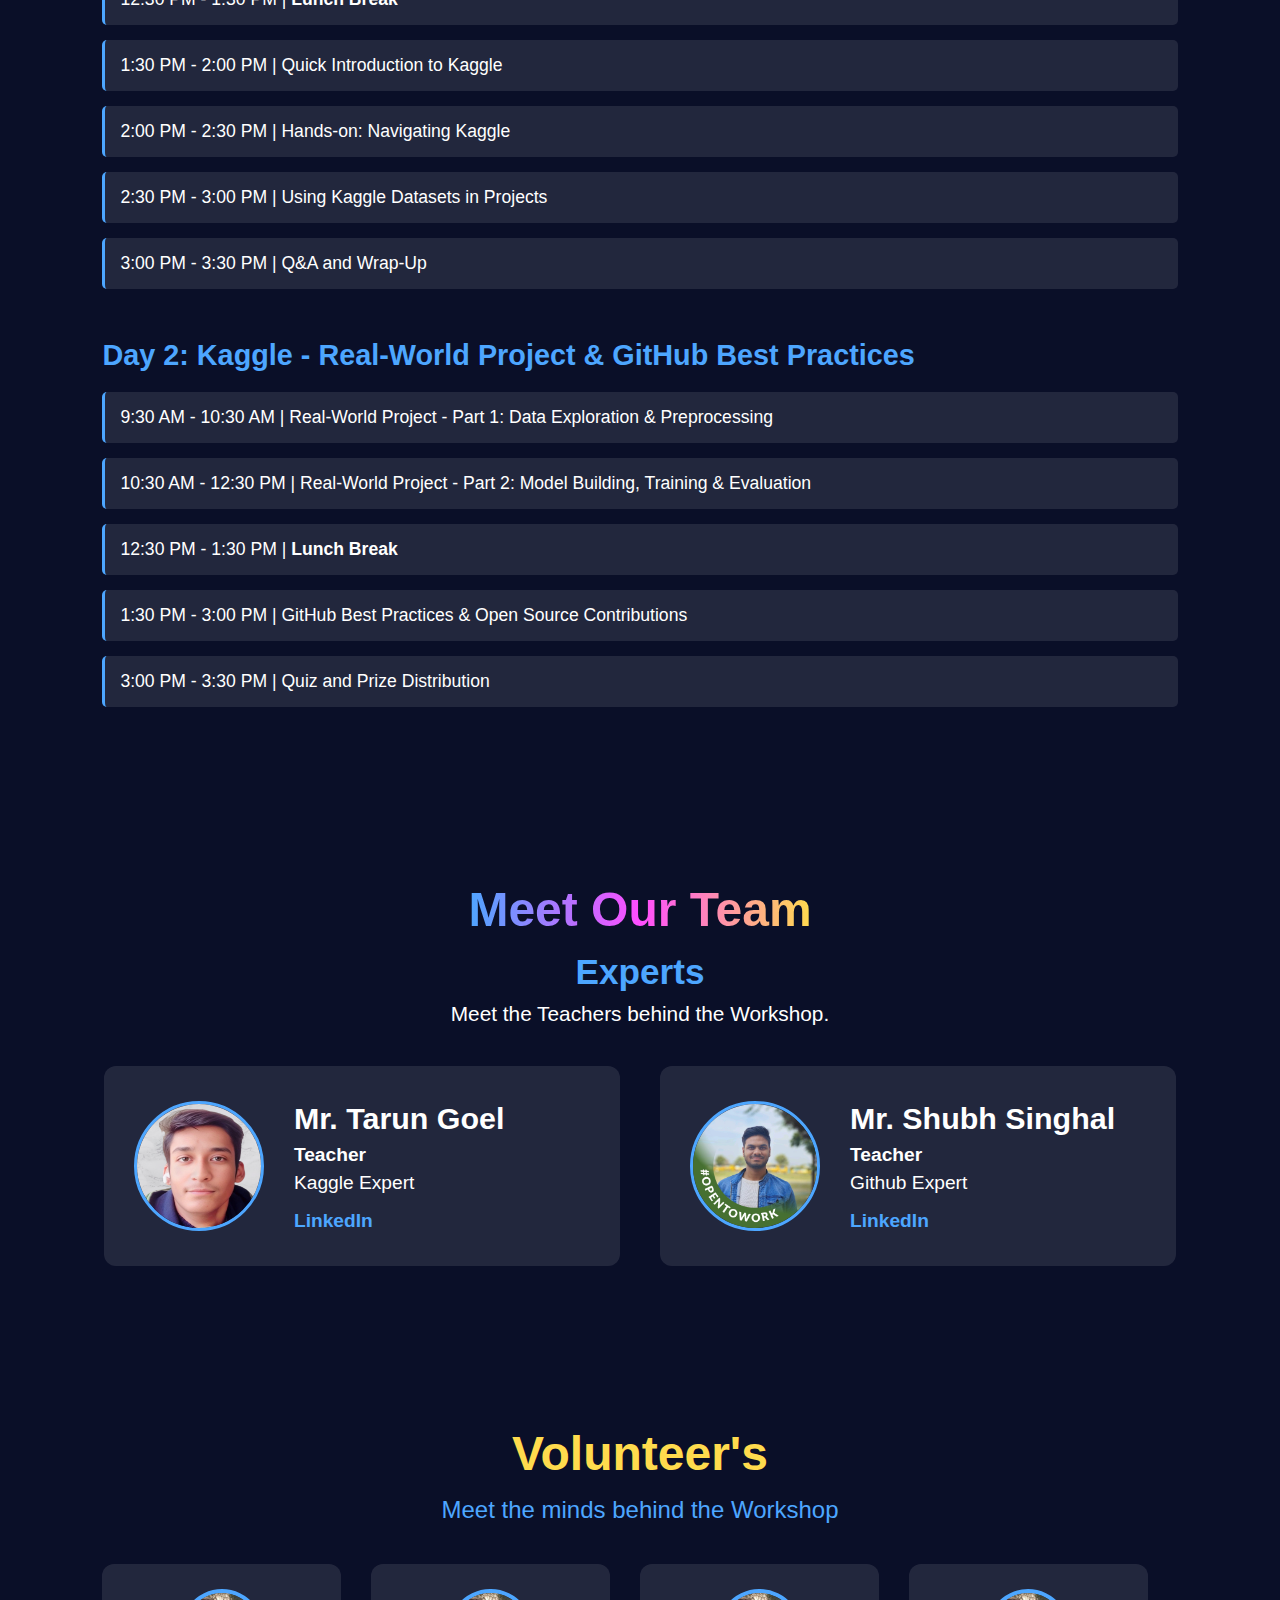
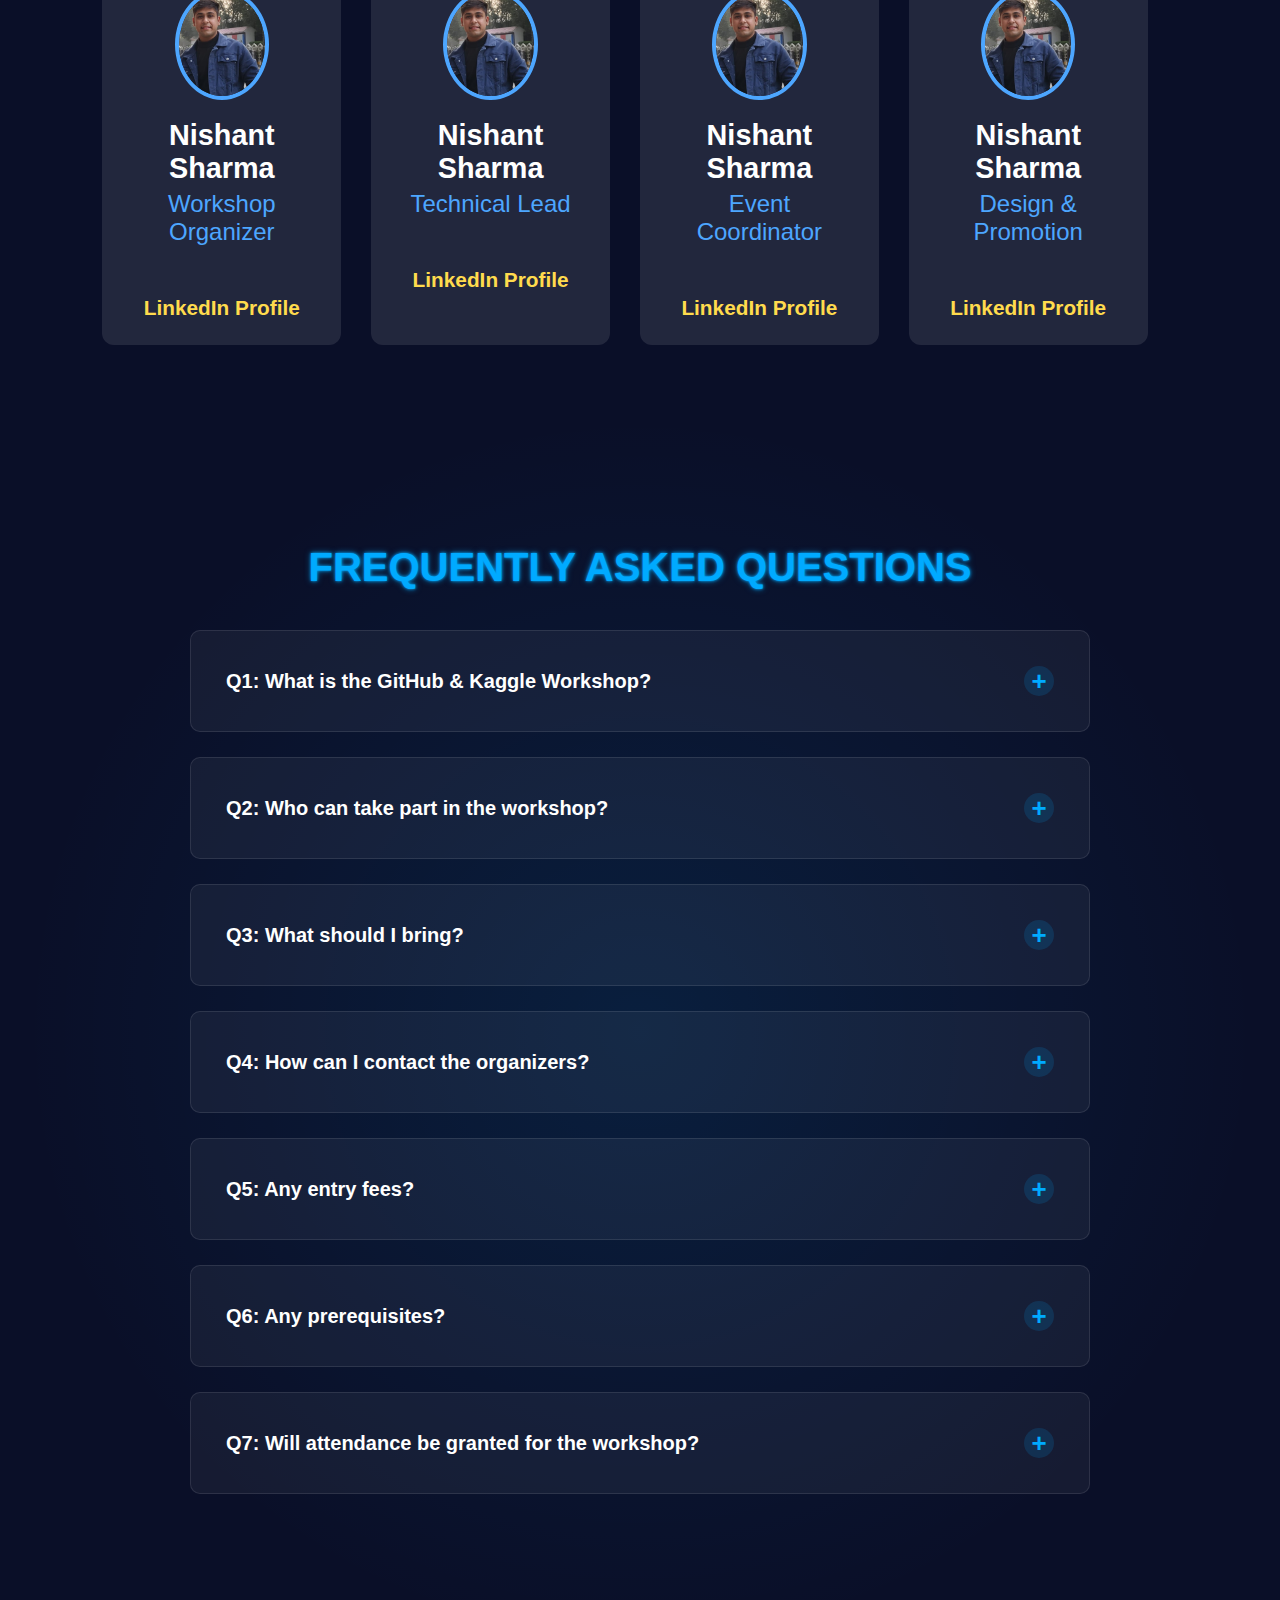
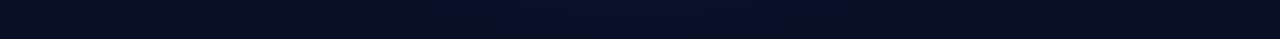
==== commit b86e2995: "Update index.html" ====
--- a/index.html
+++ b/index.html
@@ -111,7 +111,7 @@
       <div class="slider">
           <!-- Volunteer 1 -->
           <div class="volunteer-card">
-              <img src="Nishant.jpg" alt="Volunteer 1">
+              <img src="N.jpeg" alt="Volunteer 1">
               <h4>Nishant Sharma</h4>
               <p>Workshop Organizer</p>
               <a href="https://www.linkedin.com/in/nishant-sharma-24b089285/ " target="_blank">LinkedIn Profile</a>
@@ -119,7 +119,7 @@
 
           <!-- Volunteer 2 -->
           <div class="volunteer-card">
-              <img src="Nishant.jpg" alt="Volunteer 2">
+              <img src="N.jpeg" alt="Volunteer 2">
               <h4>Nishant Sharma</h4>
               <p>Technical Lead</p>
               <a href="https://www.linkedin.com/in/nishant-sharma-24b089285/">LinkedIn Profile</a>
@@ -127,7 +127,7 @@
 
           <!-- Volunteer 3 -->
           <div class="volunteer-card">
-              <img src="Nishant.jpg" alt="Volunteer 3">
+              <img src="N.jpeg" alt="Volunteer 3">
               <h4>Nishant Sharma</h4>
               <p>Event Coordinator</p>
               <a href="https://www.linkedin.com/in/michaeljohnson" target="_blank">LinkedIn Profile</a>
@@ -135,7 +135,7 @@
 
           <!-- Volunteer 4 -->
           <div class="volunteer-card">
-              <img src="Nishant.jpg" alt="Volunteer 4">
+              <img src="N.jpeg" alt="Volunteer 4">
               <h4>Nishant Sharma</h4>
               <p>Design & Promotion</p>
               <a href="https://www.linkedin.com/in/nishant-sharma-24b089285/s" target="_blank">LinkedIn Profile</a>
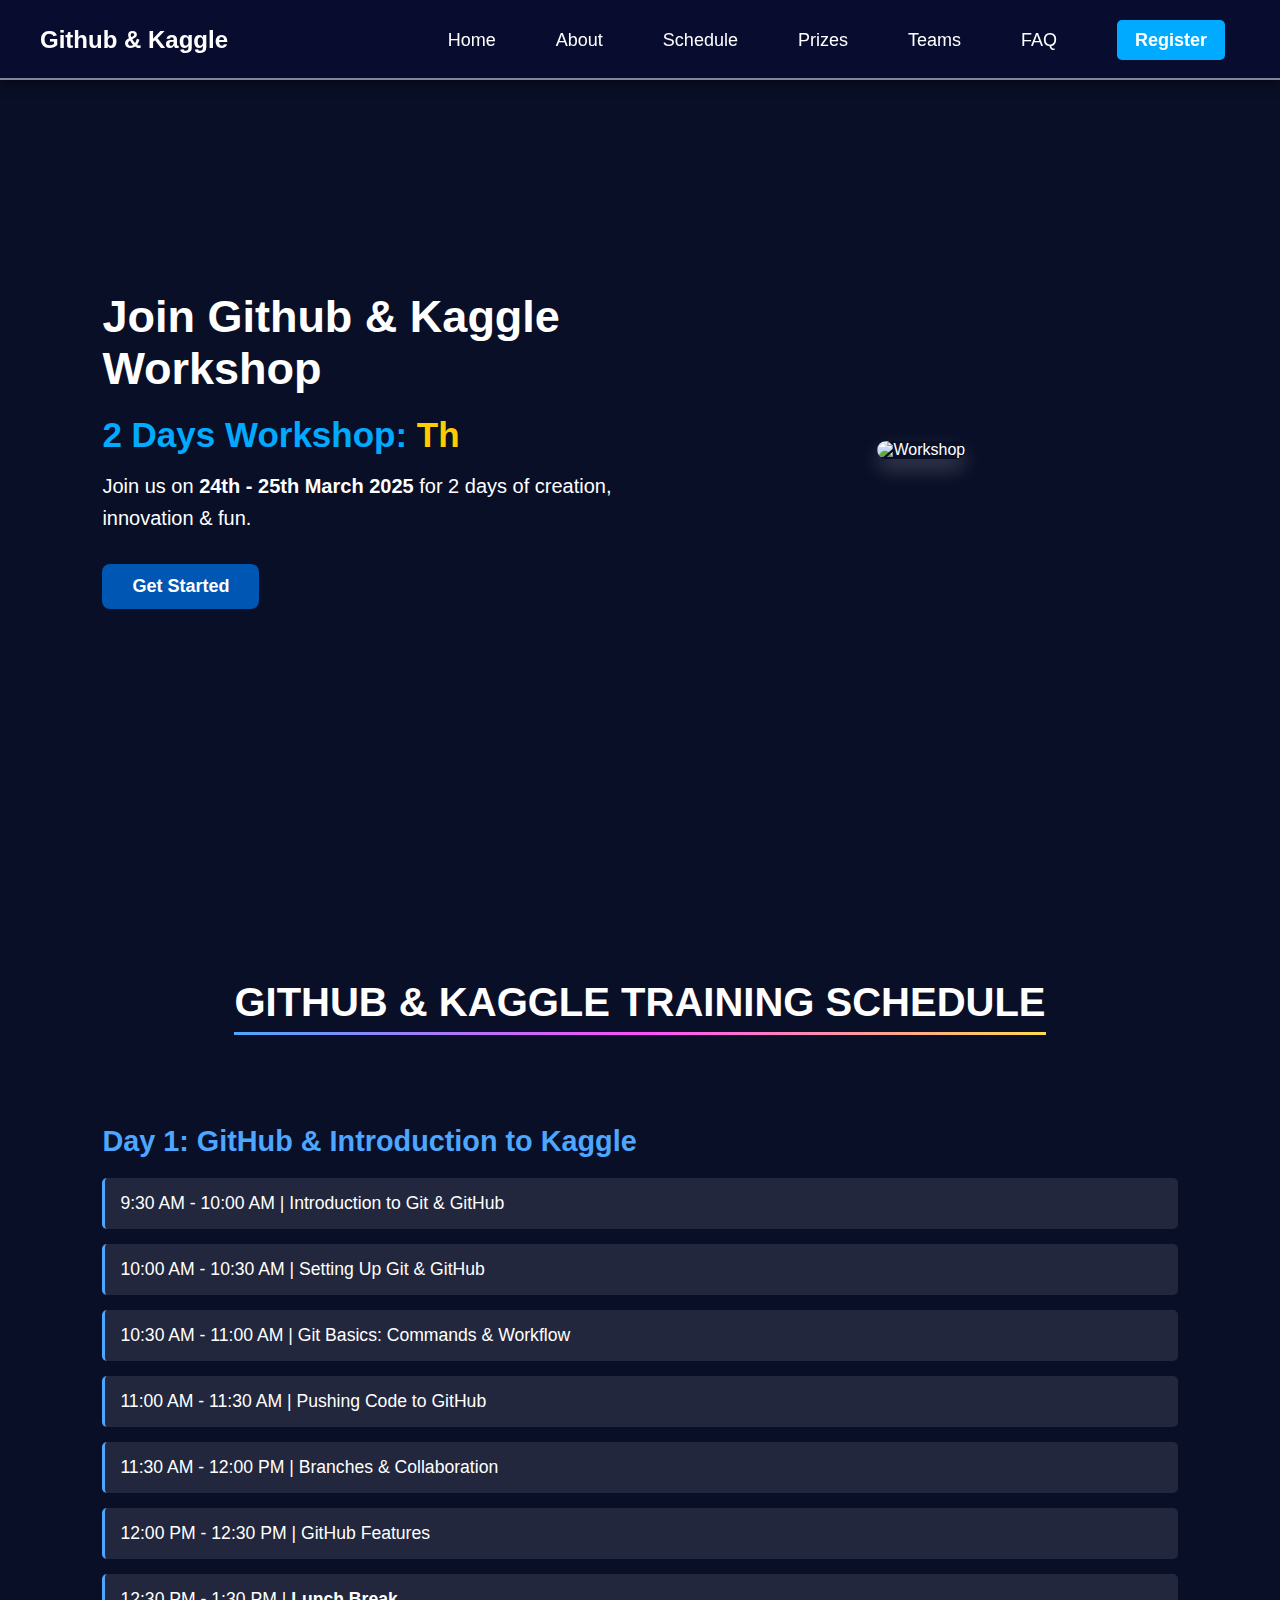
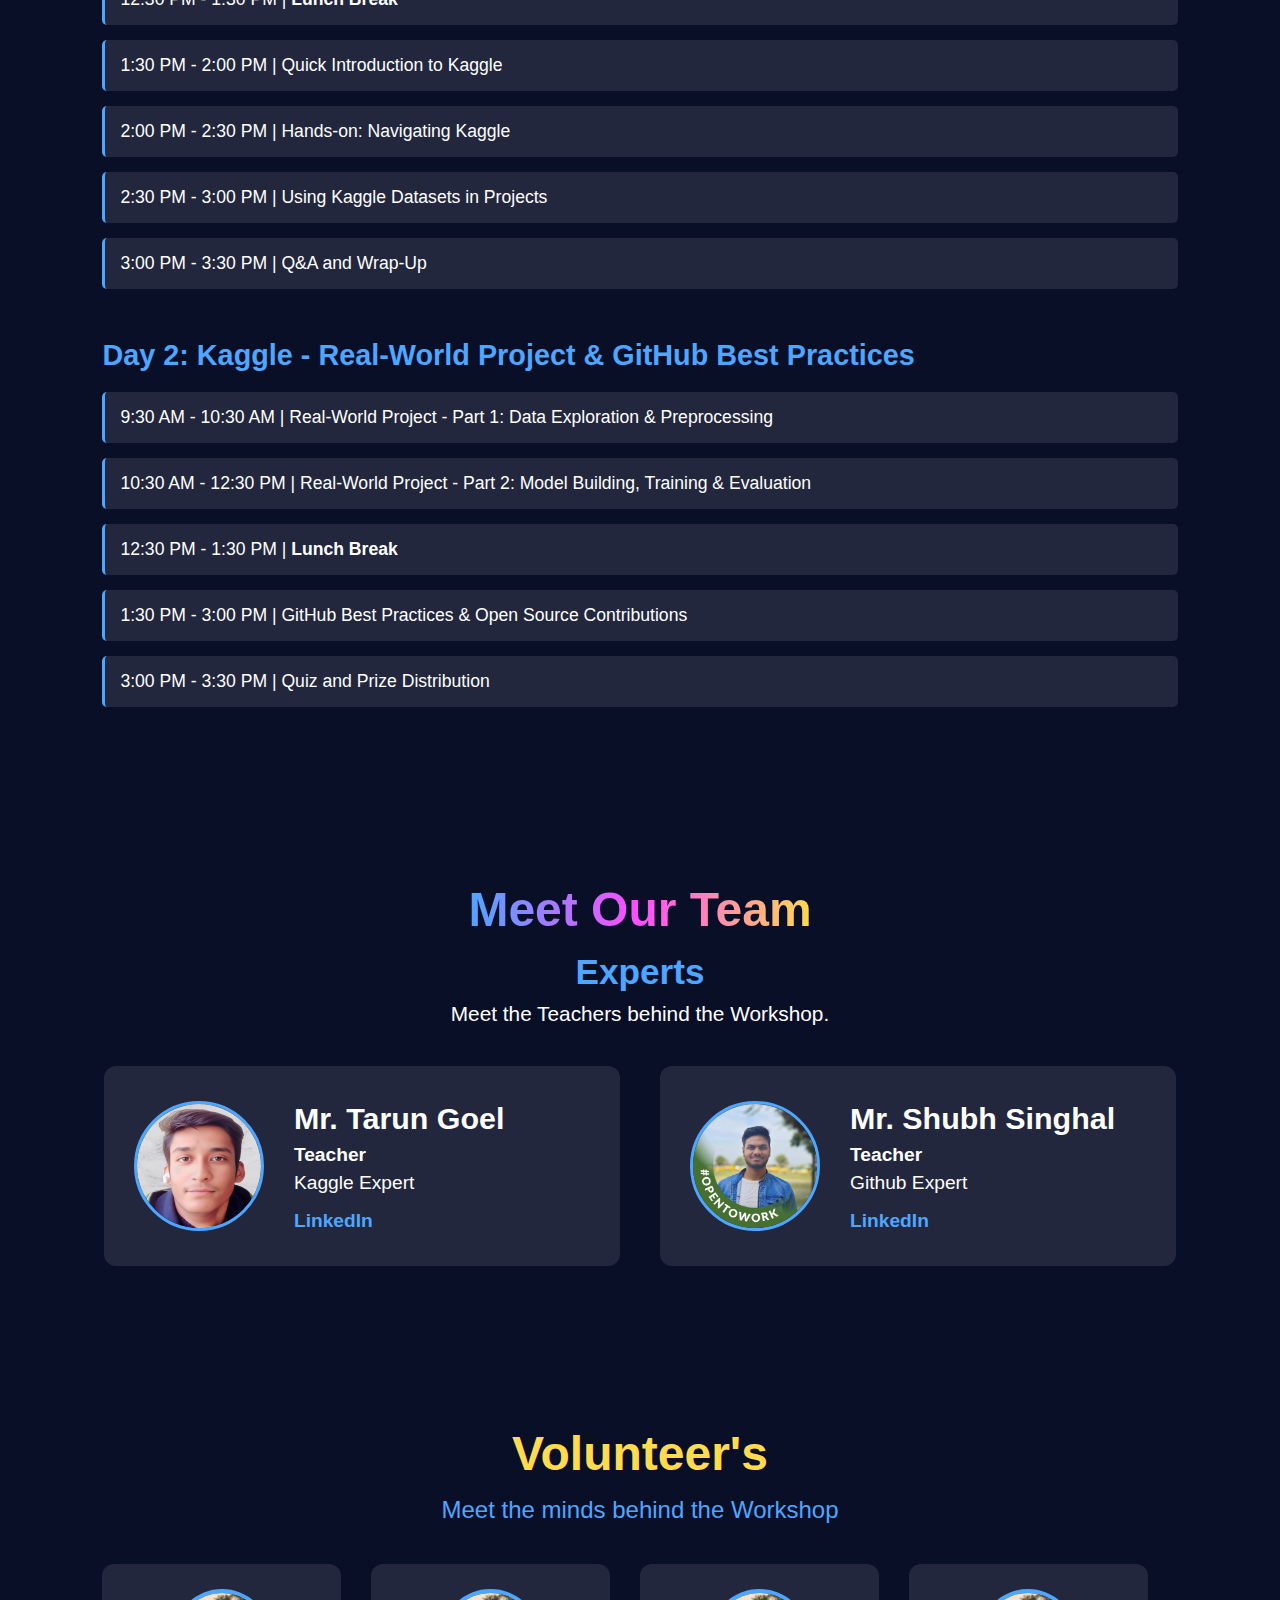
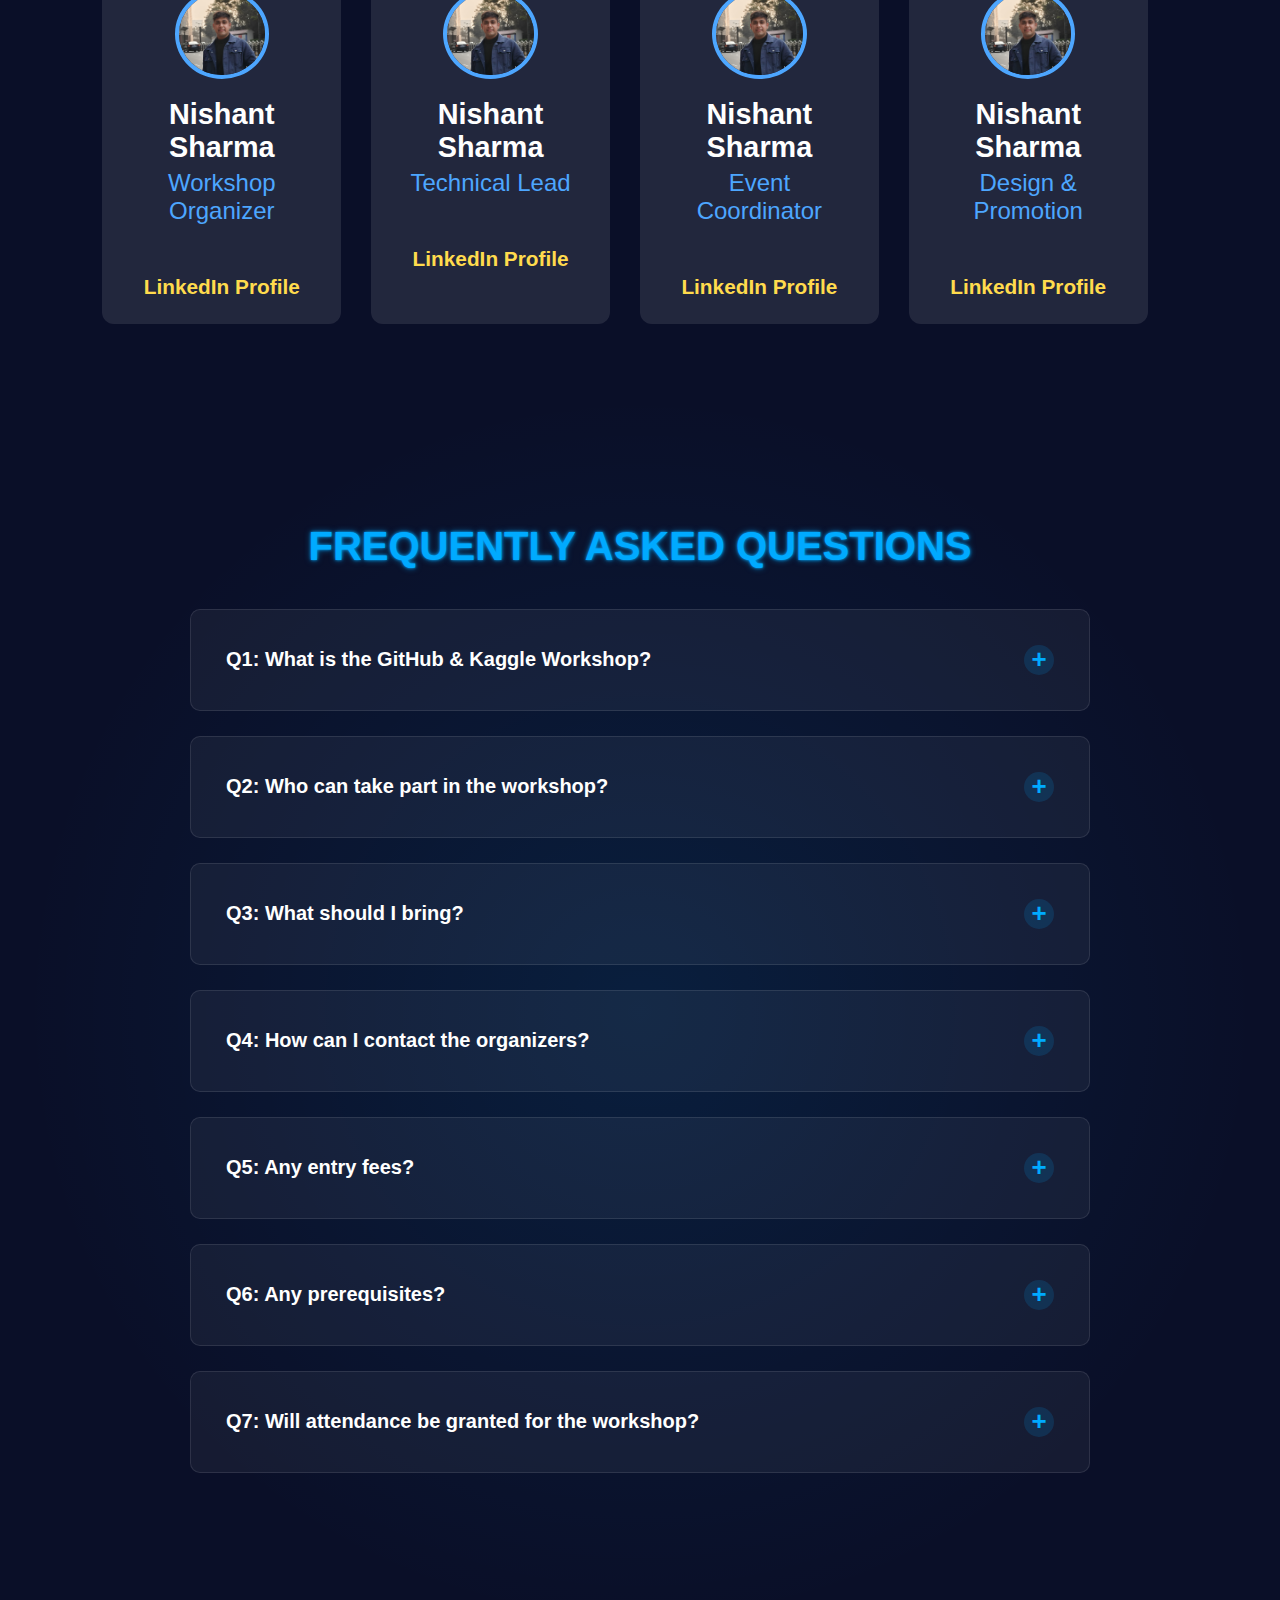
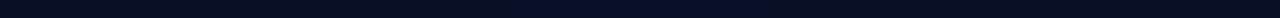
==== commit 2ca4919e: "Update index.html" ====
--- a/index.html
+++ b/index.html
@@ -111,7 +111,7 @@
       <div class="slider">
           <!-- Volunteer 1 -->
           <div class="volunteer-card">
-              <img src="N.jpeg" alt="Volunteer 1">
+              <img src="Nisha.png" alt="Volunteer 1">
               <h4>Nishant Sharma</h4>
               <p>Workshop Organizer</p>
               <a href="https://www.linkedin.com/in/nishant-sharma-24b089285/ " target="_blank">LinkedIn Profile</a>
@@ -119,7 +119,7 @@
 
           <!-- Volunteer 2 -->
           <div class="volunteer-card">
-              <img src="N.jpeg" alt="Volunteer 2">
+              <img src="Nisha.png" alt="Volunteer 2">
               <h4>Nishant Sharma</h4>
               <p>Technical Lead</p>
               <a href="https://www.linkedin.com/in/nishant-sharma-24b089285/">LinkedIn Profile</a>
@@ -127,7 +127,7 @@
 
           <!-- Volunteer 3 -->
           <div class="volunteer-card">
-              <img src="N.jpeg" alt="Volunteer 3">
+              <img src="Nisha.png" alt="Volunteer 3">
               <h4>Nishant Sharma</h4>
               <p>Event Coordinator</p>
               <a href="https://www.linkedin.com/in/michaeljohnson" target="_blank">LinkedIn Profile</a>
@@ -135,7 +135,7 @@
 
           <!-- Volunteer 4 -->
           <div class="volunteer-card">
-              <img src="N.jpeg" alt="Volunteer 4">
+              <img src="Nisha.png" alt="Volunteer 4">
               <h4>Nishant Sharma</h4>
               <p>Design & Promotion</p>
               <a href="https://www.linkedin.com/in/nishant-sharma-24b089285/s" target="_blank">LinkedIn Profile</a>
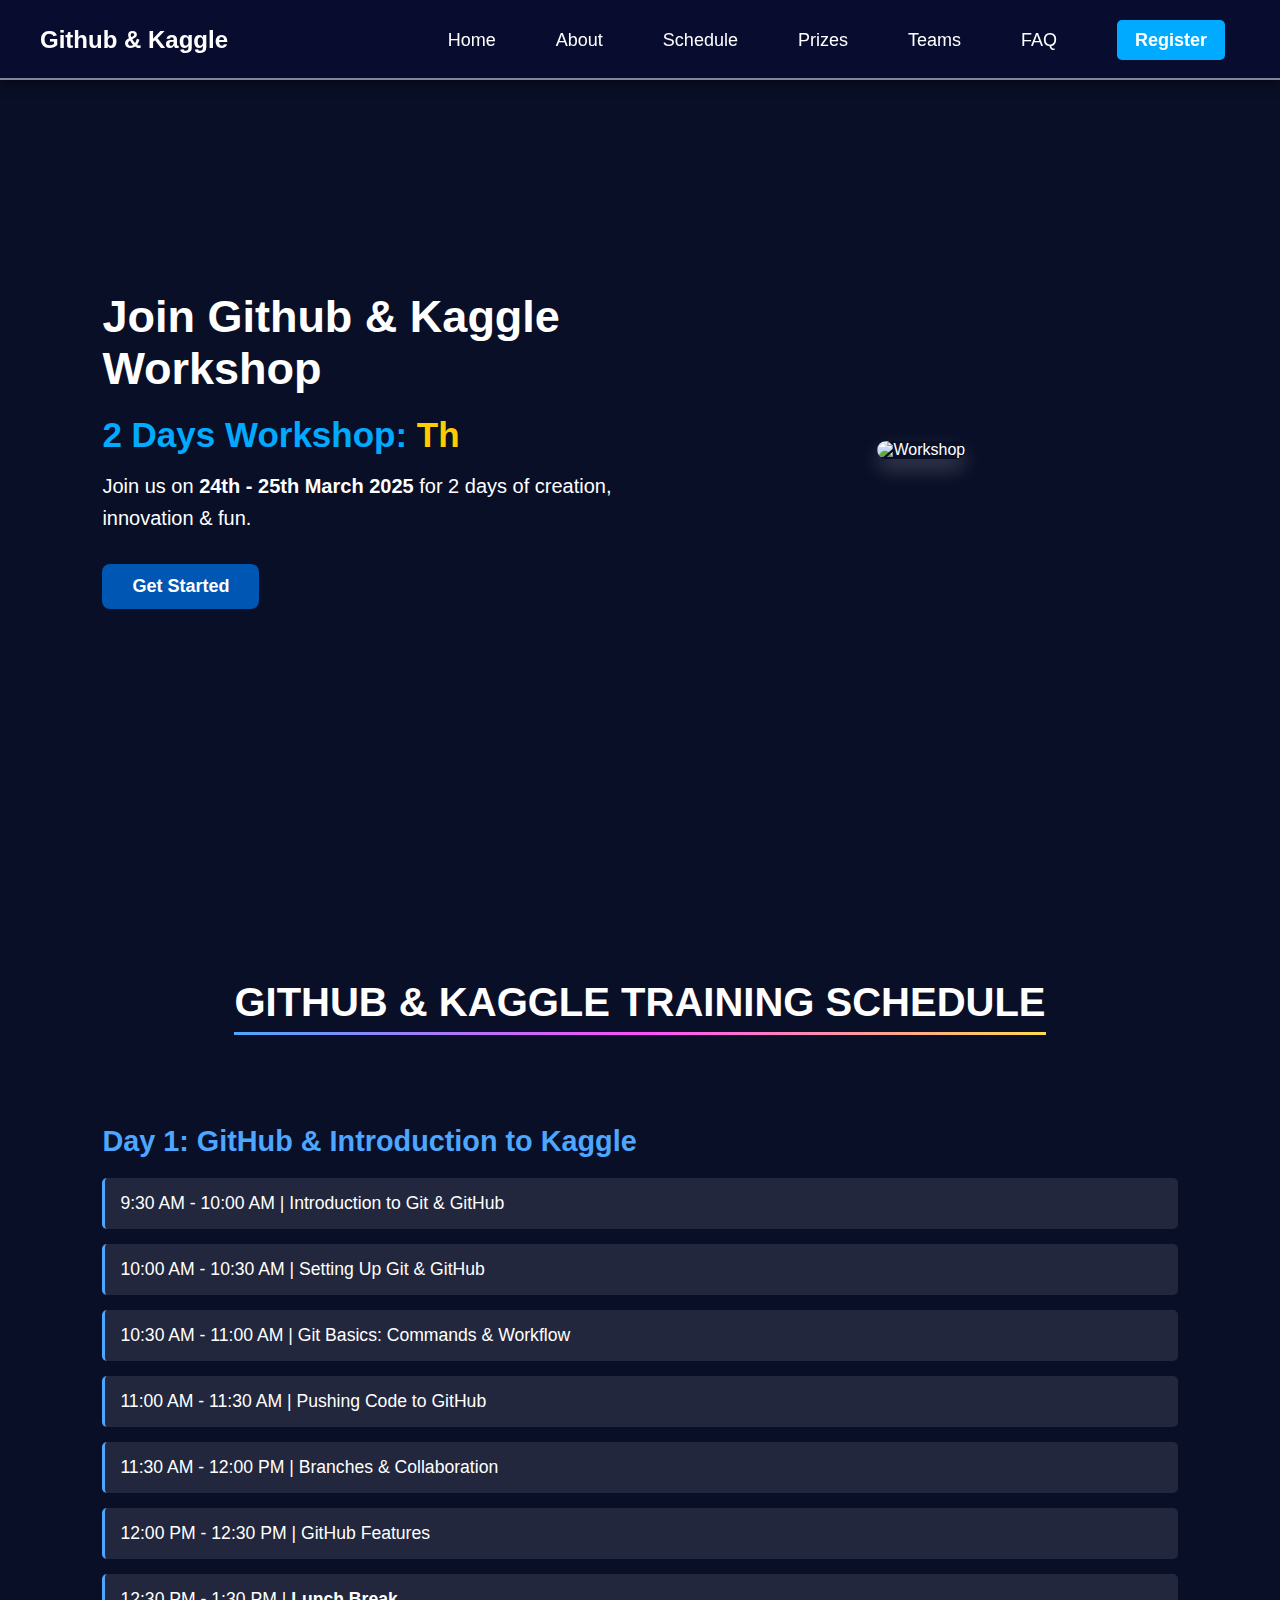
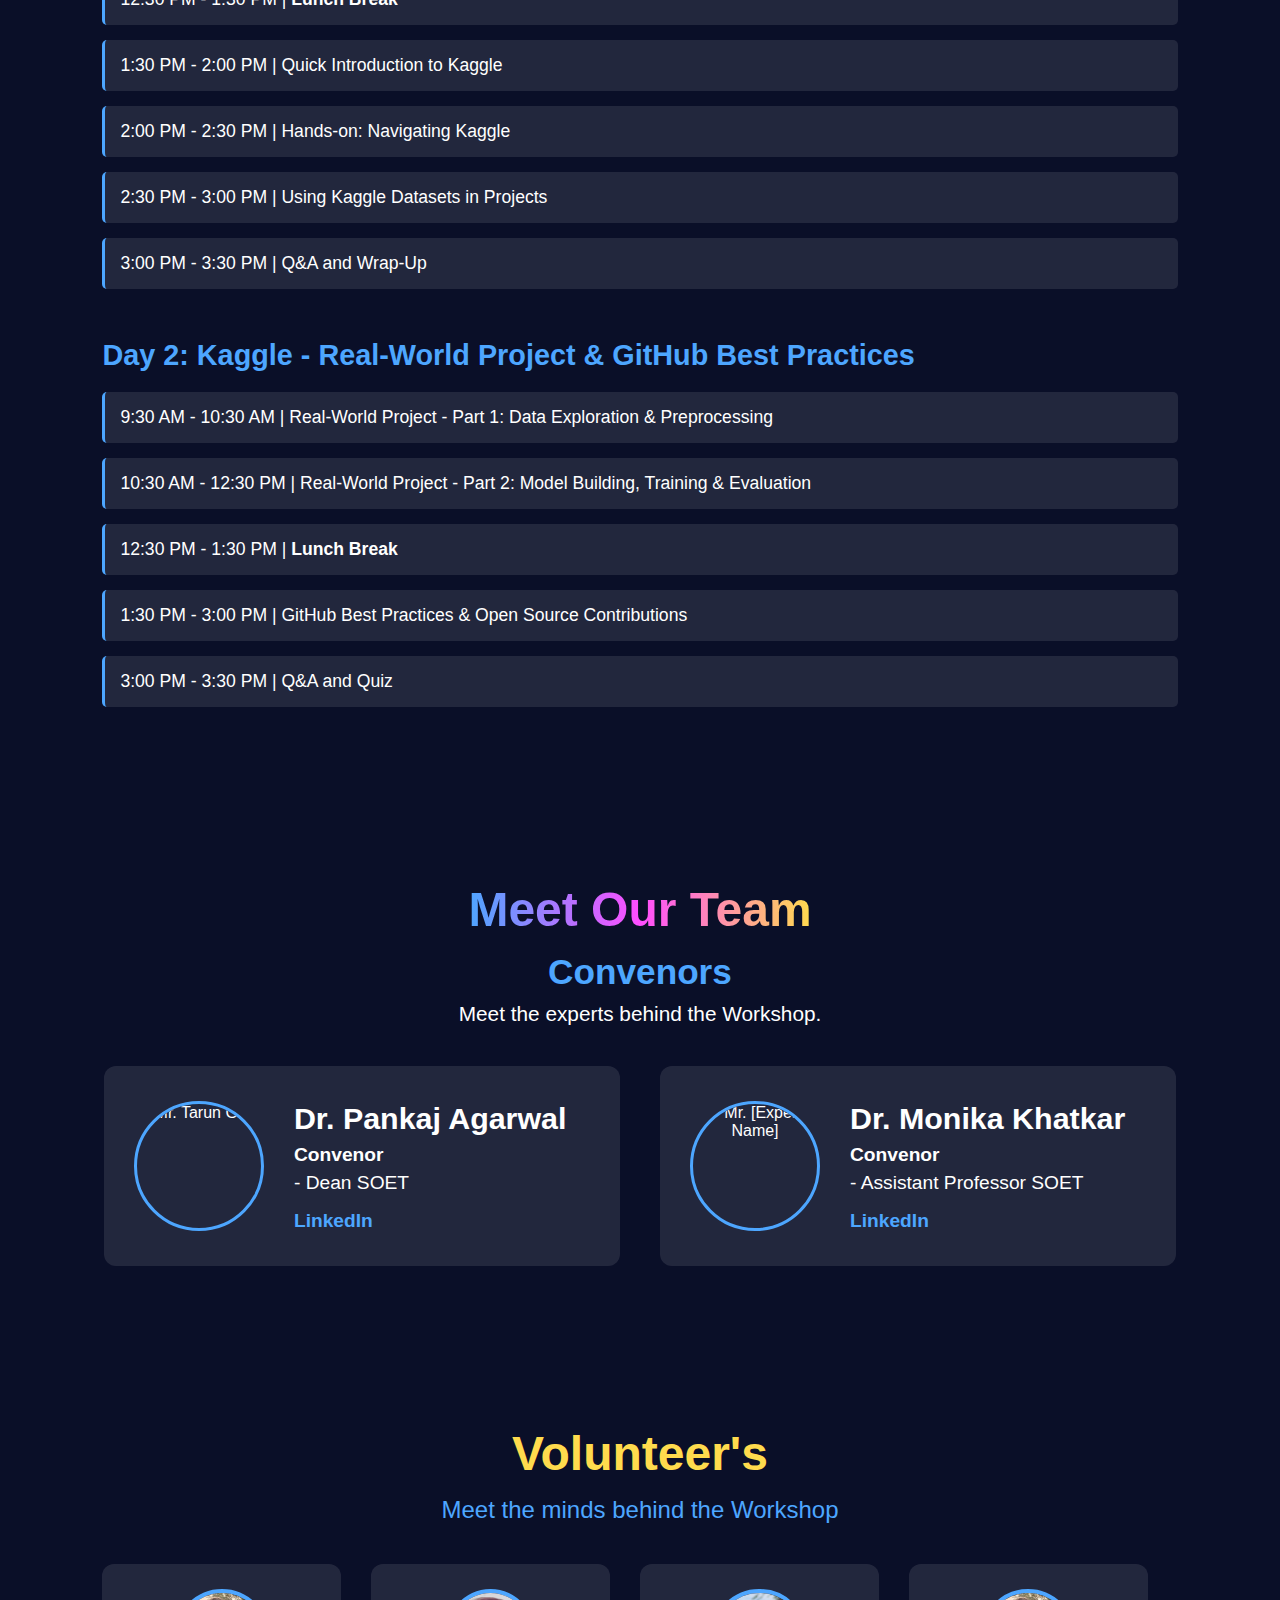
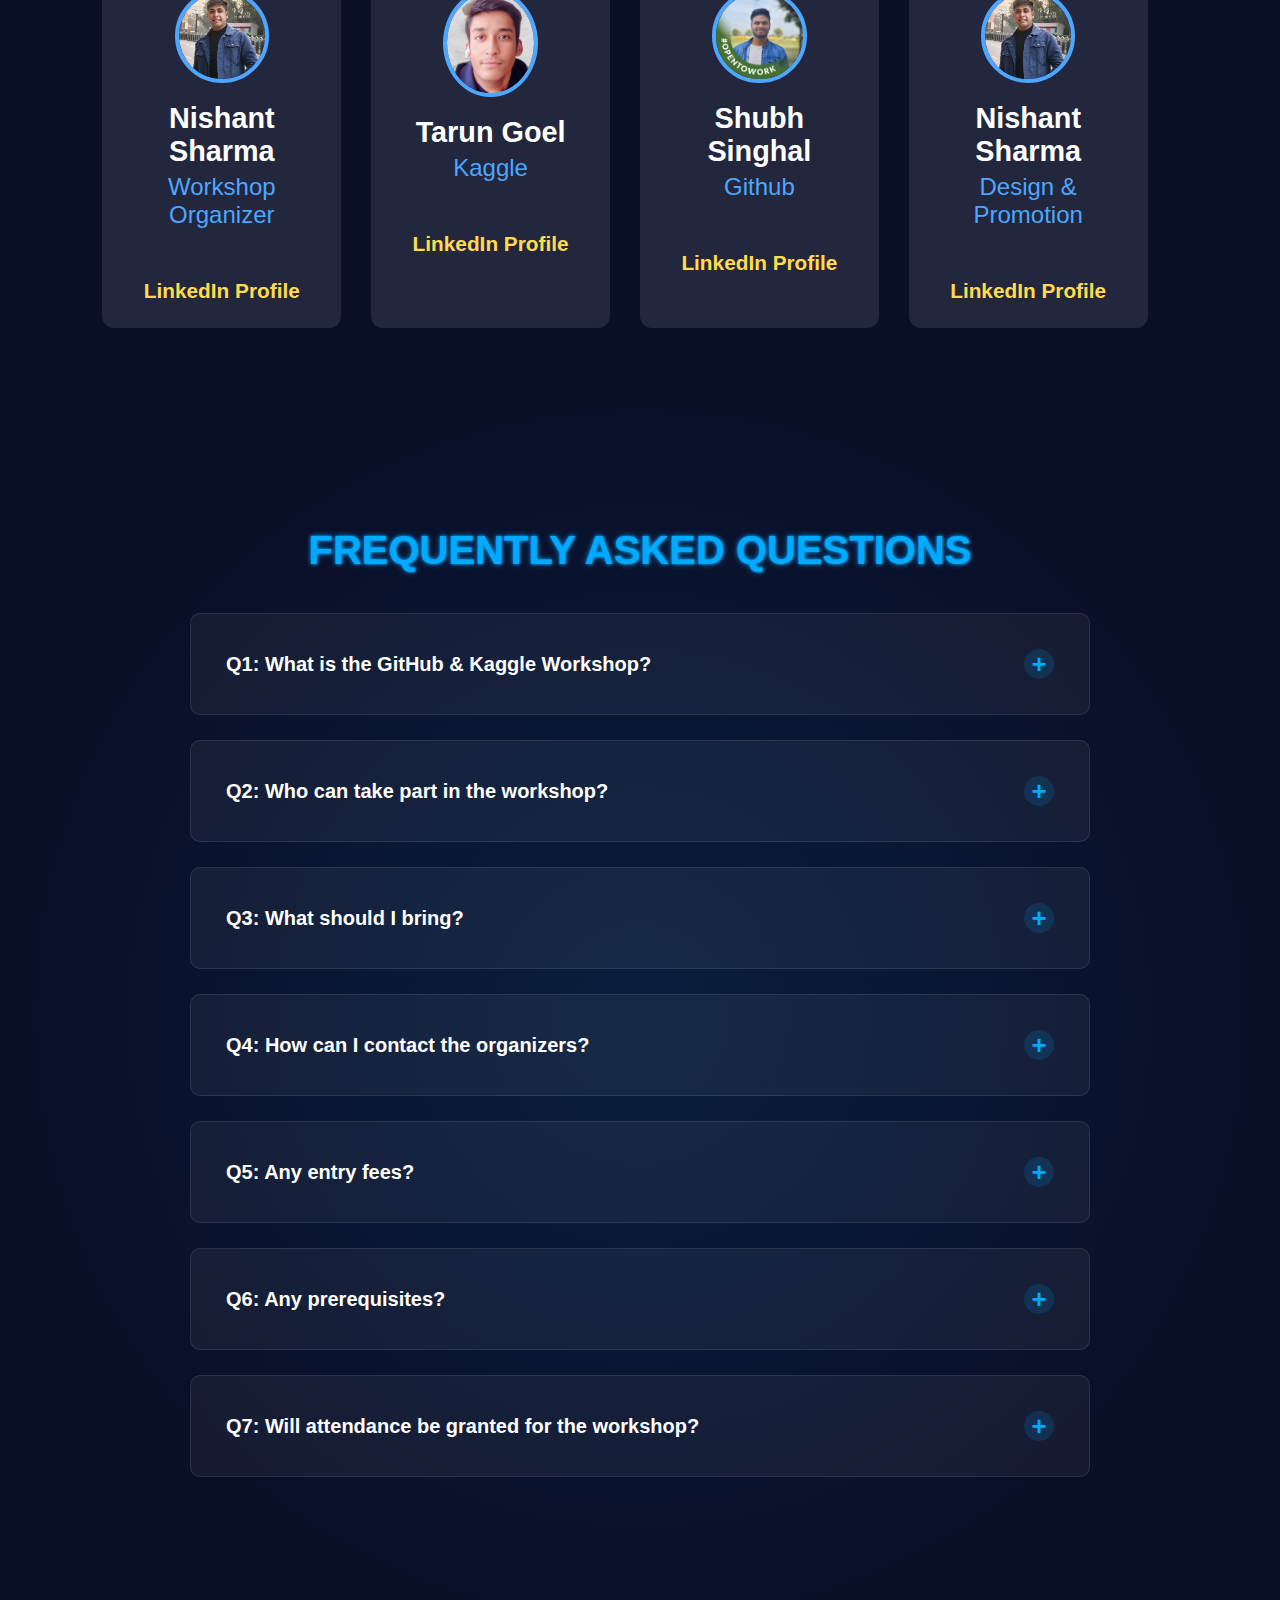
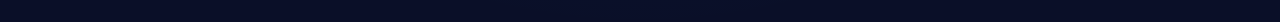
==== commit f86b413b: "Update index.html" ====
--- a/index.html
+++ b/index.html
@@ -66,7 +66,7 @@
             <li>10:30 AM - 12:30 PM | Real-World Project - Part 2: Model Building, Training & Evaluation</li>
             <li>12:30 PM - 1:30 PM | <strong>Lunch Break</strong></li>
             <li>1:30 PM - 3:00 PM | GitHub Best Practices & Open Source Contributions</li>
-            <li>3:00 PM - 3:30 PM | Quiz and Prize Distribution</li>
+            <li>3:00 PM - 3:30 PM | Q&A and Quiz</li>
         </ul>
     </div>
 </section>
@@ -75,29 +75,29 @@
 <!-- Meet Our Team Section -->
 <section class="team">
   <h2>Meet Our Team</h2>
-  <h3>Experts</h3>
-  <p>Meet the Teachers behind the Workshop.</p>
+  <h3>Convenors</h3>
+  <p>Meet the experts behind the Workshop.</p>
 
   <div class="team-container">
       <!-- Expert 1 --> 
       <div class="team-member">
-          <img src="T1.png" alt="Mr. Tarun Goel">
+          <img src="pankaj.webp" alt="Mr. Tarun Goel">
           <div class="team-info">
-              <h4>Mr. Tarun Goel</h4>
-              <p><strong>Teacher</strong></p>
-              <p>Kaggle Expert</p>
-              <a href="https://www.linkedin.com/in/tarun-goel-43a2b4287/" target="_blank">LinkedIn</a>
+              <h4>Dr. Pankaj Agarwal</h4>
+              <p><strong>Convenor</strong></p>
+              <p>- Dean SOET</p>
+              <a href="https://www.linkedin.com/in/dr-pankaj-agarwal-8b780274/" target="_blank">LinkedIn</a>
           </div>
       </div>
 
       <!-- Expert 2 -->
       <div class="team-member">
-          <img src="Shubh.jpg" alt="Mr. [Expert Name]">
+          <img src="monika.webp" alt="Mr. [Expert Name]">
           <div class="team-info">
-              <h4>Mr. Shubh Singhal</h4>
-              <p><strong>Teacher</strong></p>
-              <p>Github Expert</p>
-              <a href="https://www.linkedin.com/in/shubh-singhal-b8a419230/" target="_blank">LinkedIn</a>
+              <h4>Dr. Monika Khatkar</h4>
+              <p><strong>Convenor</strong></p>
+              <p>- Assistant Professor SOET</p>
+              <a href="https://www.linkedin.com/in/dr-monika-khatkar-81253133/" target="_blank">LinkedIn</a>
           </div>
       </div>
   </div>
@@ -111,7 +111,7 @@
       <div class="slider">
           <!-- Volunteer 1 -->
           <div class="volunteer-card">
-              <img src="Nisha.png" alt="Volunteer 1">
+              <img src="Nishant.jpg" alt="Volunteer 1">
               <h4>Nishant Sharma</h4>
               <p>Workshop Organizer</p>
               <a href="https://www.linkedin.com/in/nishant-sharma-24b089285/ " target="_blank">LinkedIn Profile</a>
@@ -119,26 +119,26 @@
 
           <!-- Volunteer 2 -->
           <div class="volunteer-card">
-              <img src="Nisha.png" alt="Volunteer 2">
-              <h4>Nishant Sharma</h4>
-              <p>Technical Lead</p>
-              <a href="https://www.linkedin.com/in/nishant-sharma-24b089285/">LinkedIn Profile</a>
+              <img src="T1.png" alt="Volunteer 2">
+              <h4>Tarun Goel</h4>
+              <p>Kaggle</p>
+              <a href="https://www.linkedin.com/in/tarun-goel-43a2b4287/" target="_blank">LinkedIn Profile</a>
           </div>
 
           <!-- Volunteer 3 -->
           <div class="volunteer-card">
-              <img src="Nisha.png" alt="Volunteer 3">
-              <h4>Nishant Sharma</h4>
-              <p>Event Coordinator</p>
-              <a href="https://www.linkedin.com/in/michaeljohnson" target="_blank">LinkedIn Profile</a>
+              <img src="Shubh.jpg" alt="Volunteer 3">
+              <h4>Shubh Singhal</h4>
+              <p>Github</p>
+              <a href="https://www.linkedin.com/in/shubh-singhal-b8a419230/" target="_blank">LinkedIn Profile</a>
           </div>
 
           <!-- Volunteer 4 -->
           <div class="volunteer-card">
-              <img src="Nisha.png" alt="Volunteer 4">
+              <img src="Nishant.jpg" alt="Volunteer 4">
               <h4>Nishant Sharma</h4>
               <p>Design & Promotion</p>
-              <a href="https://www.linkedin.com/in/nishant-sharma-24b089285/s" target="_blank">LinkedIn Profile</a>
+              <a href="https://www.linkedin.com/in/nishant-sharma-24b089285/ " target="_blank">LinkedIn Profile</a>
           </div>
       </div>
   </div>
@@ -179,7 +179,7 @@
         <div class="faq-item">
             <button class="faq-question">Q5: Any entry fees? <span class="plus">+</span></button>
             <div class="faq-answer">
-                Yes, just ₹50 for registration.
+                No
             </div>
         </div>
 
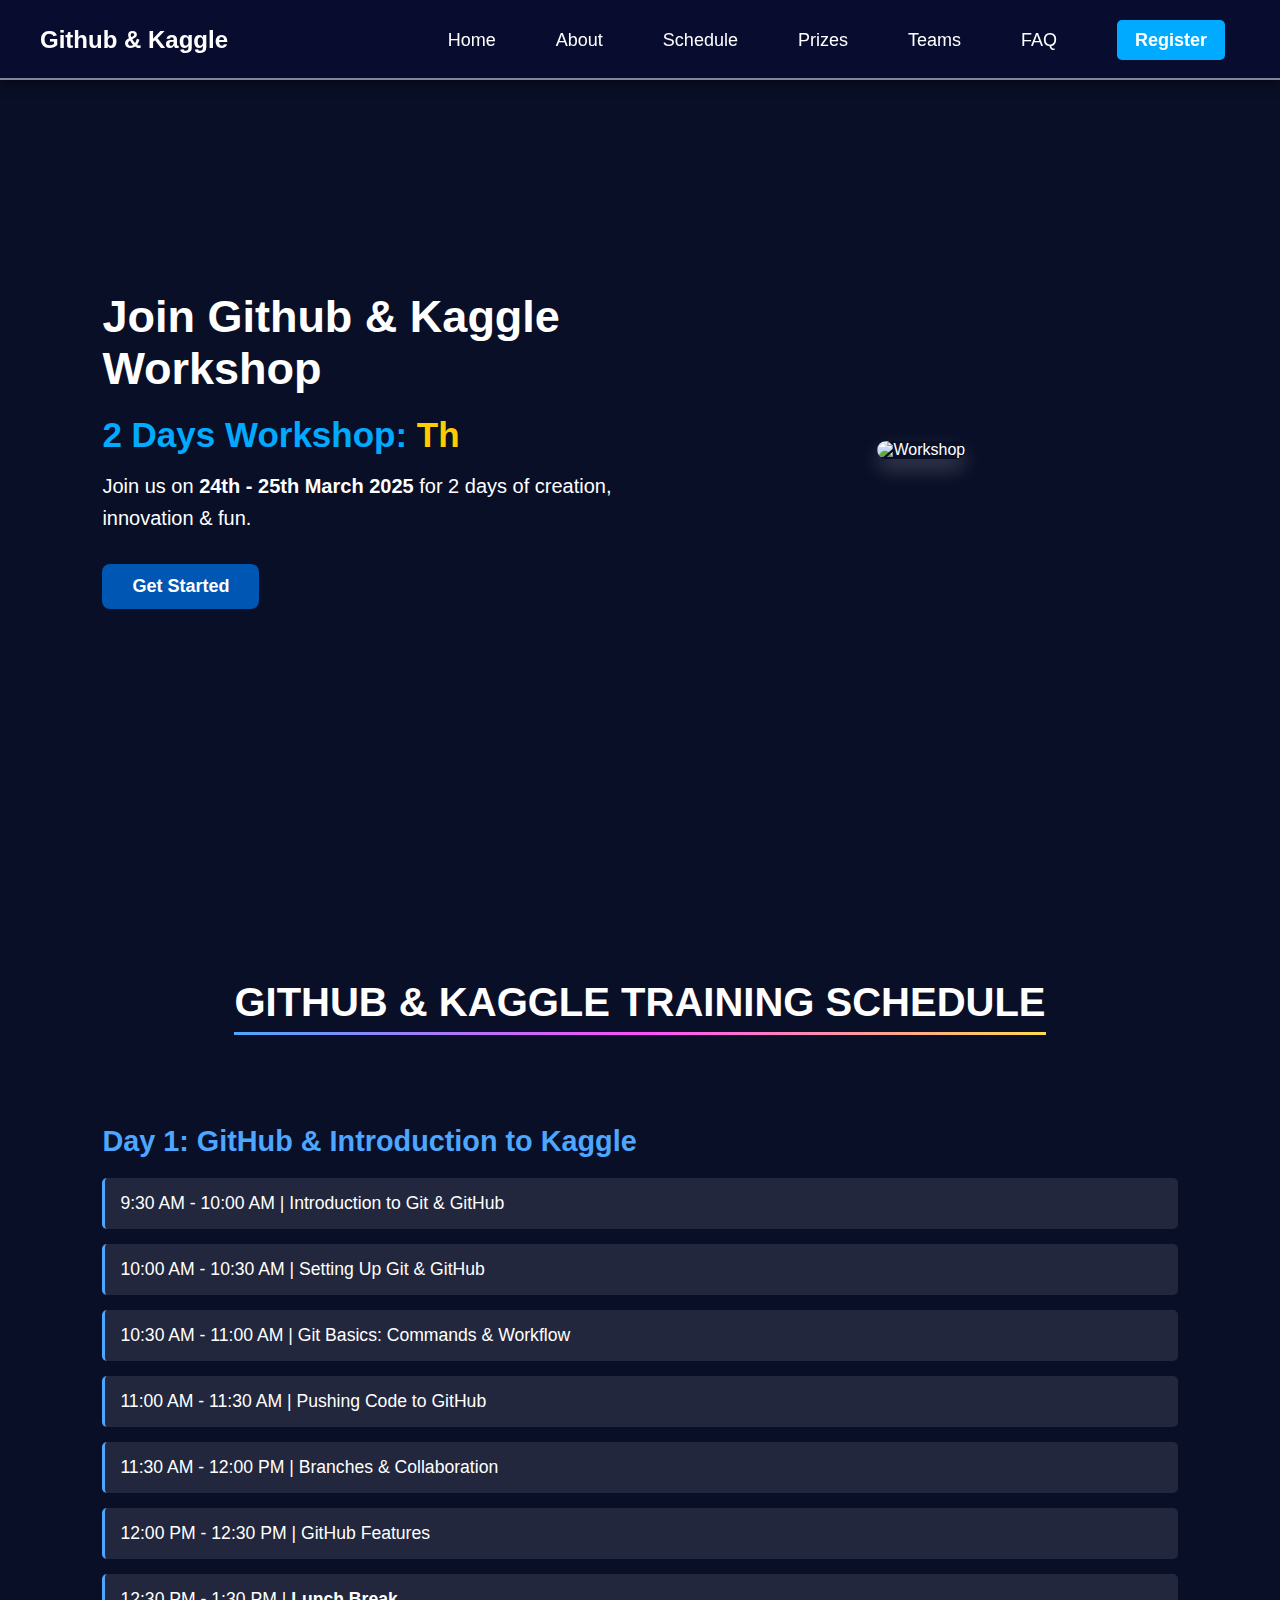
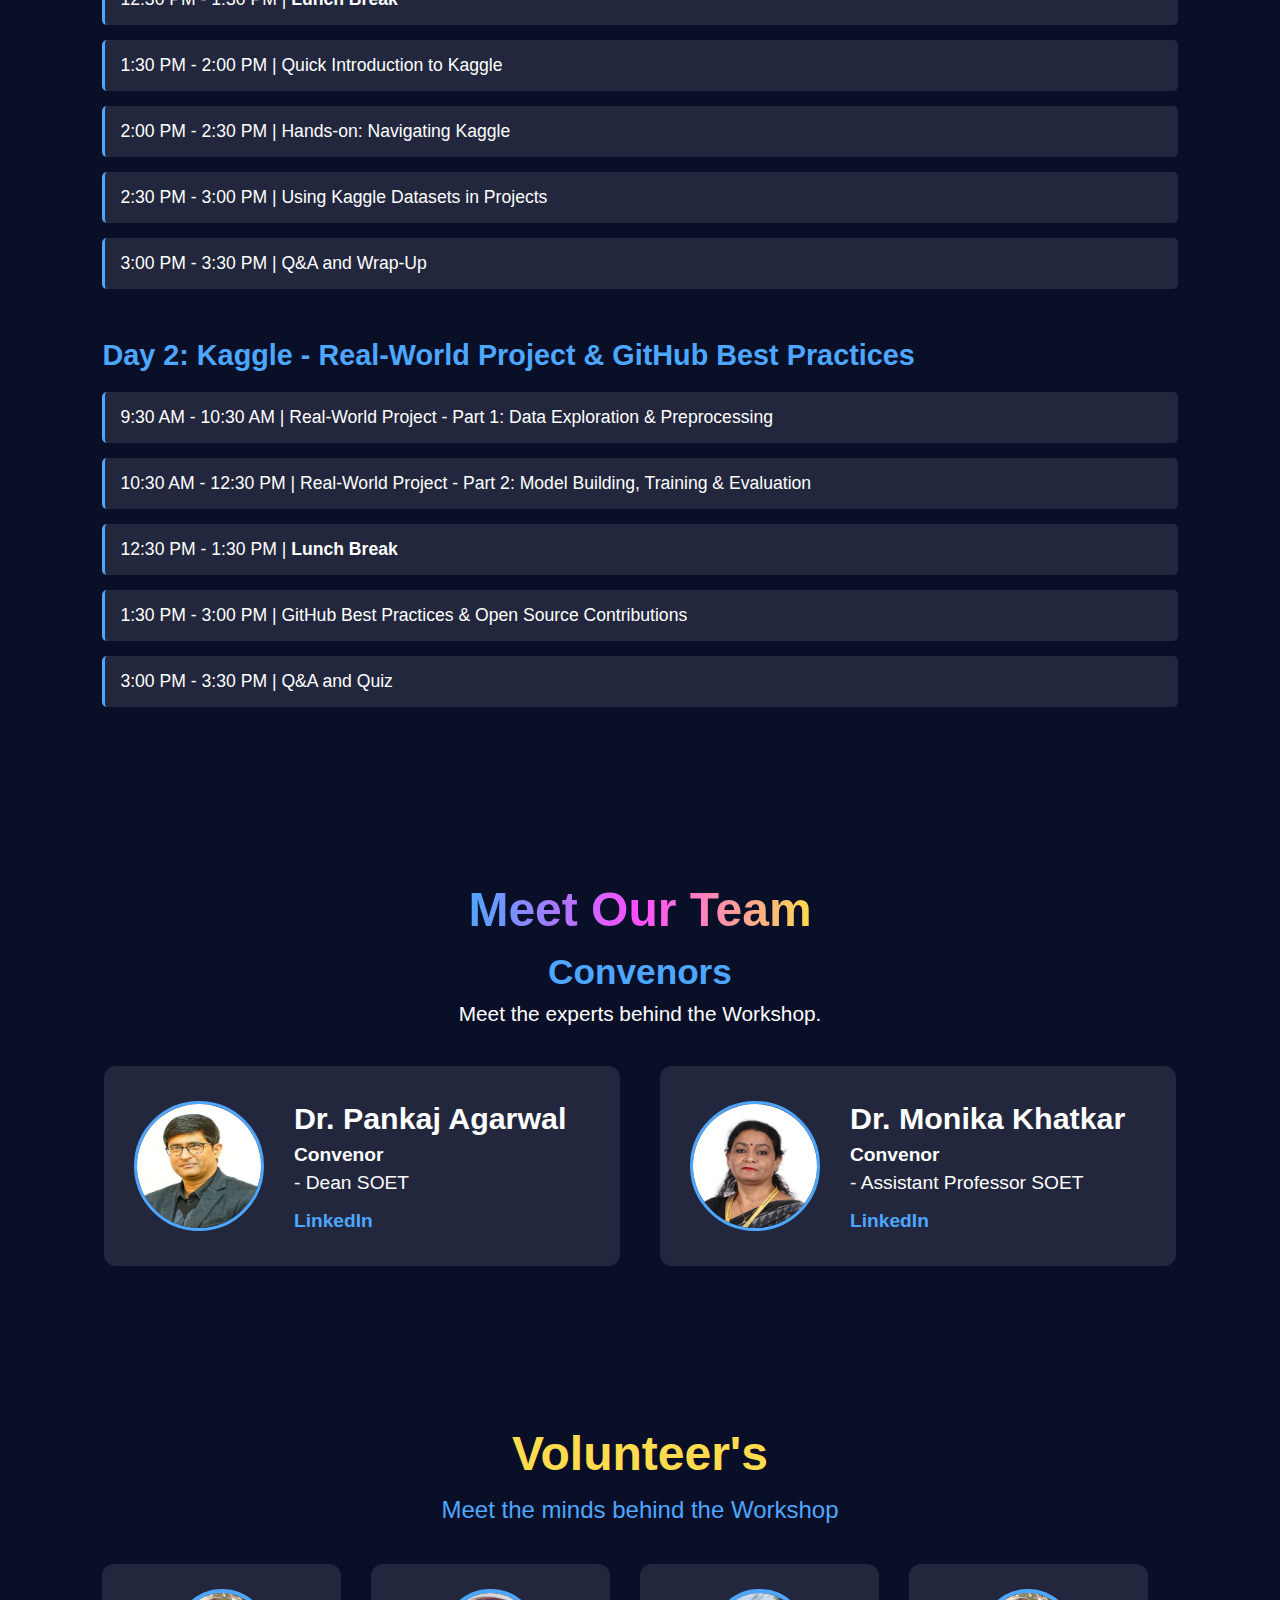
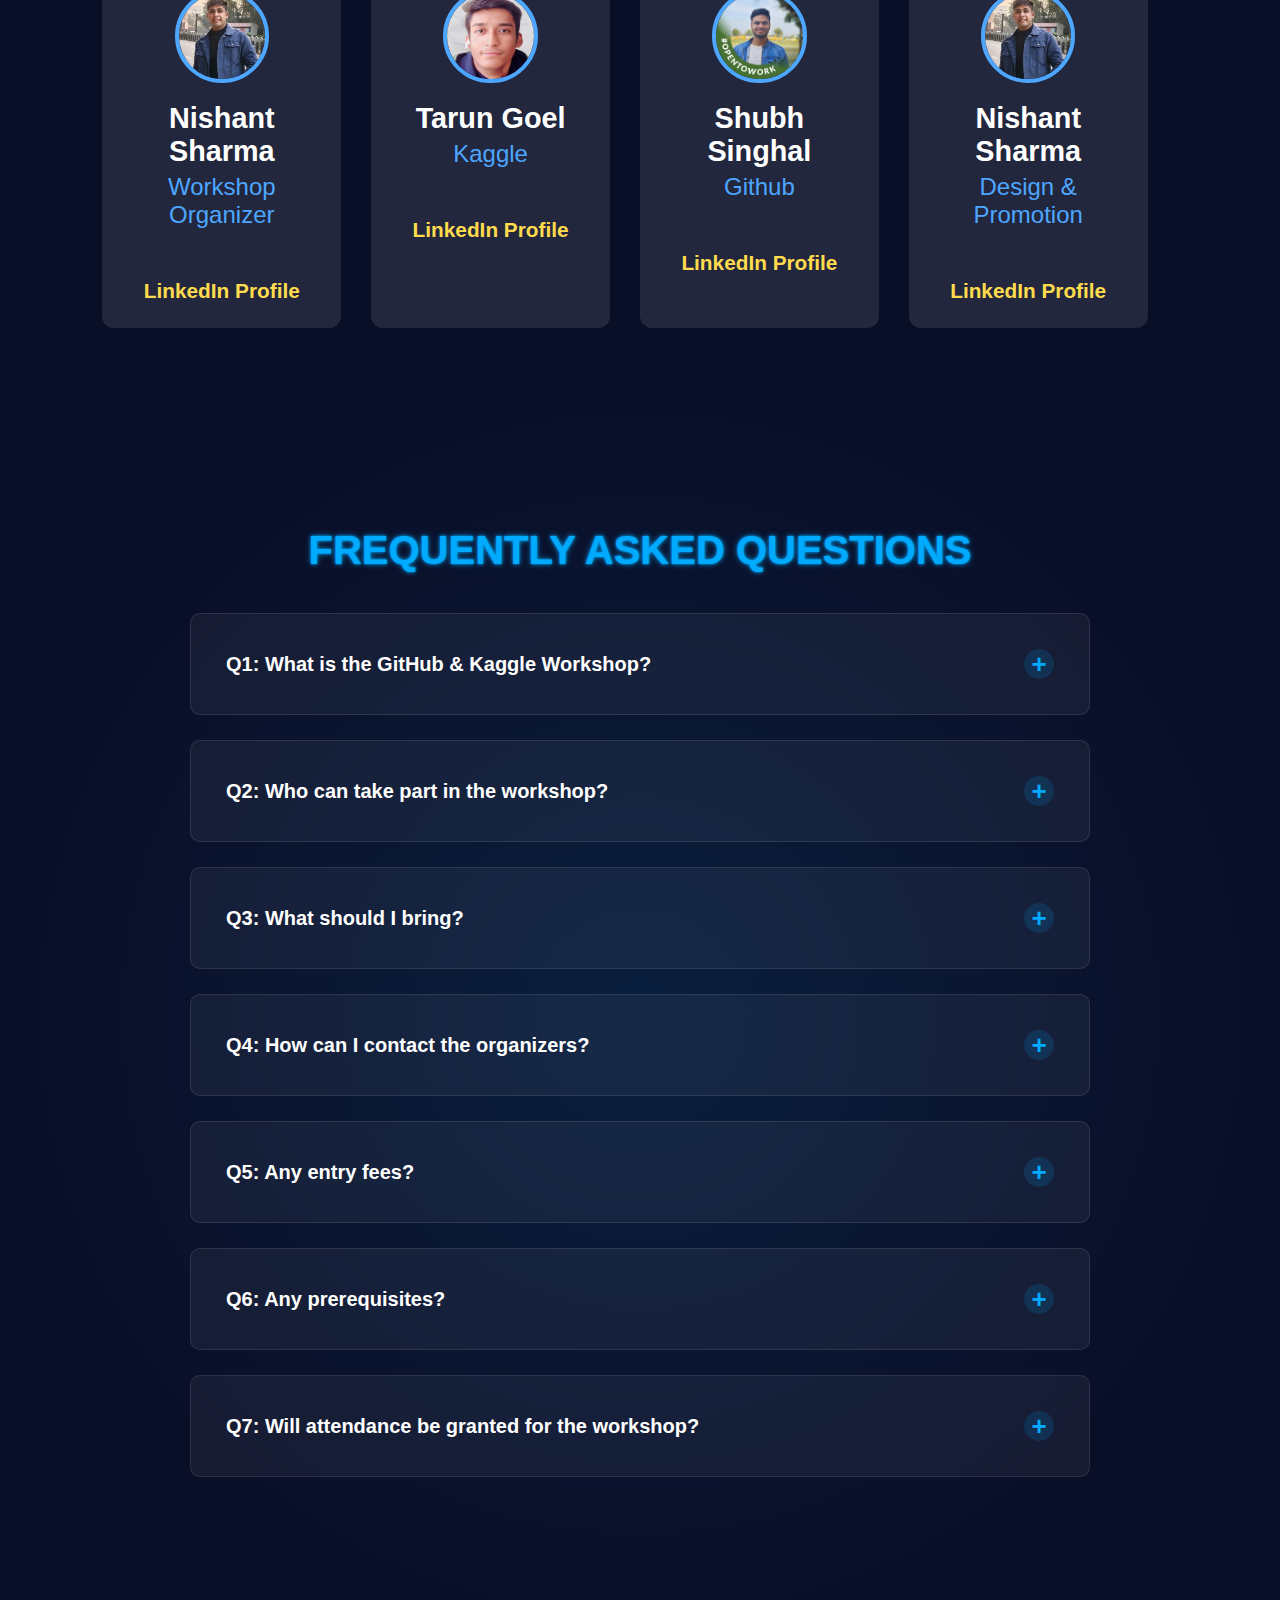
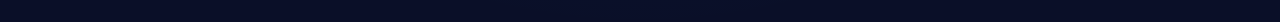
==== commit 9a31810c: "Update index.html" ====
--- a/index.html
+++ b/index.html
@@ -119,7 +119,7 @@
 
           <!-- Volunteer 2 -->
           <div class="volunteer-card">
-              <img src="T1.png" alt="Volunteer 2">
+              <img src="t1.png" alt="Volunteer 2">
               <h4>Tarun Goel</h4>
               <p>Kaggle</p>
               <a href="https://www.linkedin.com/in/tarun-goel-43a2b4287/" target="_blank">LinkedIn Profile</a>
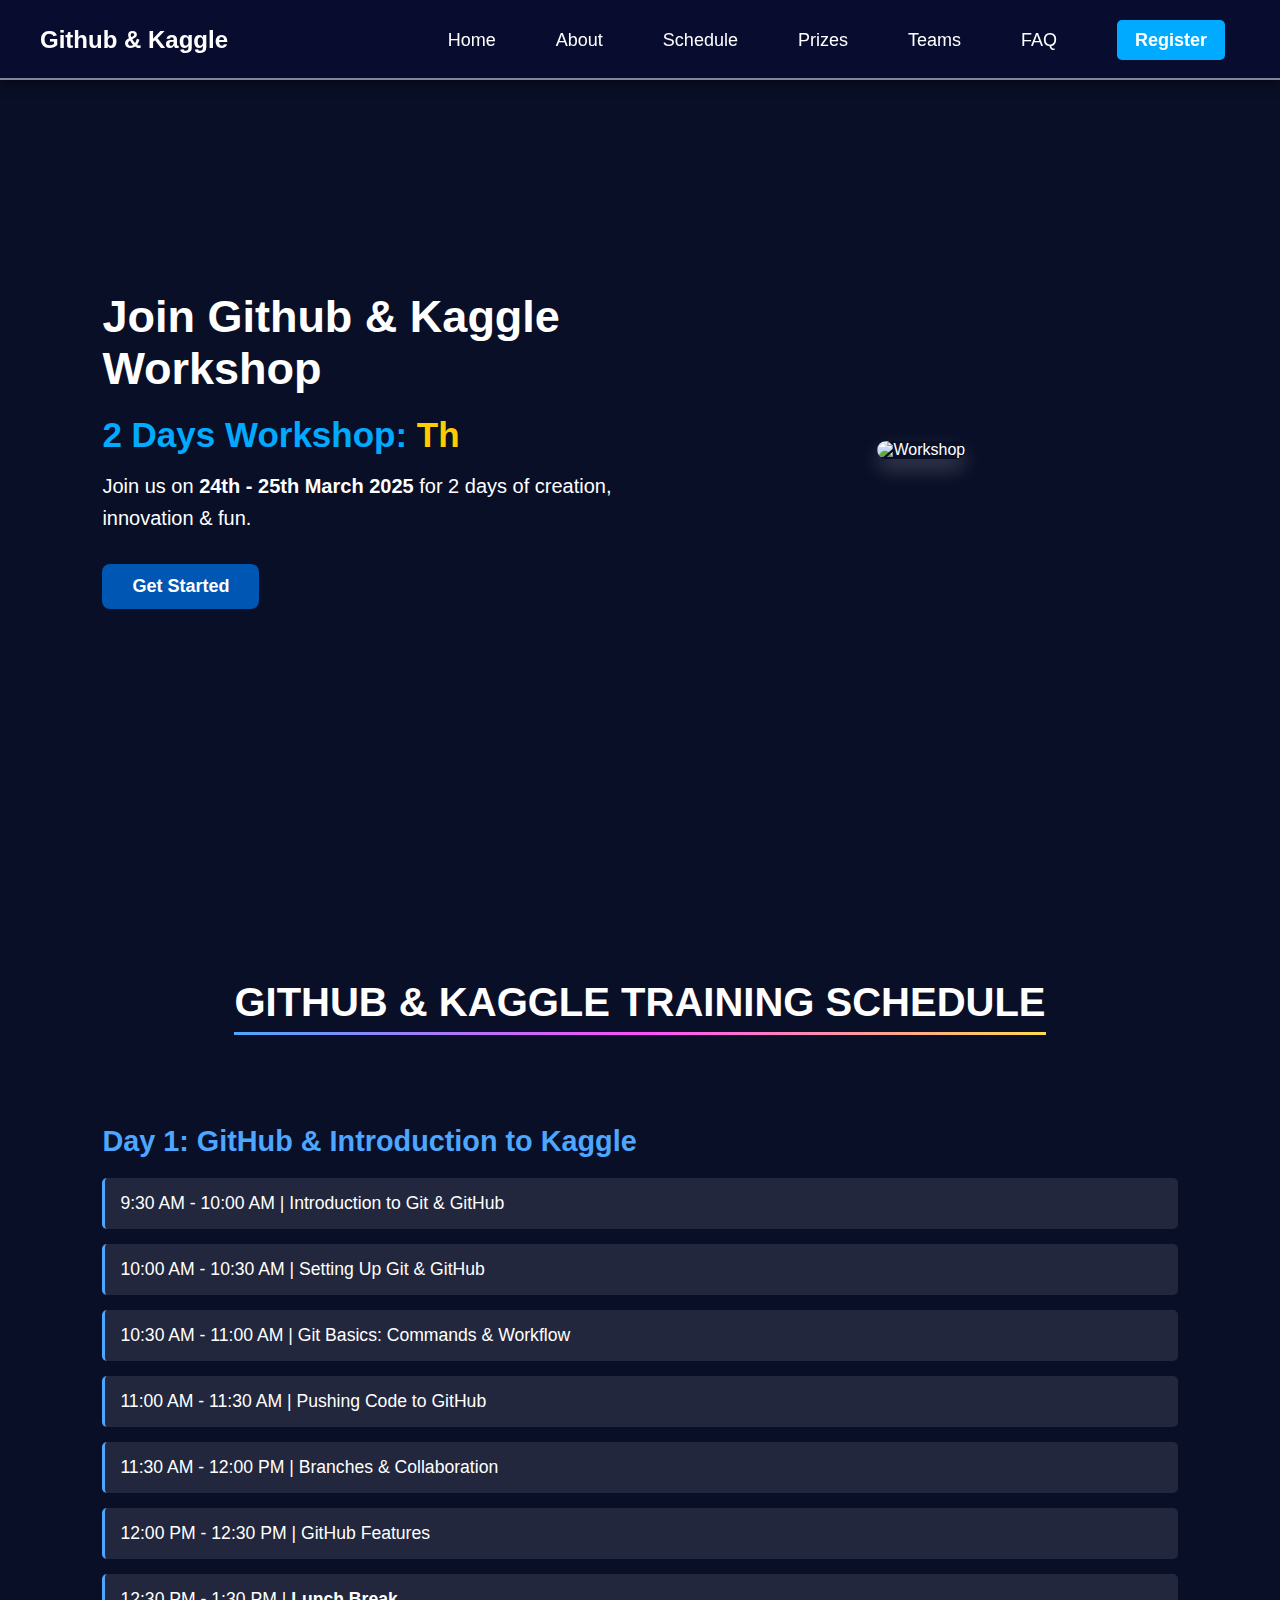
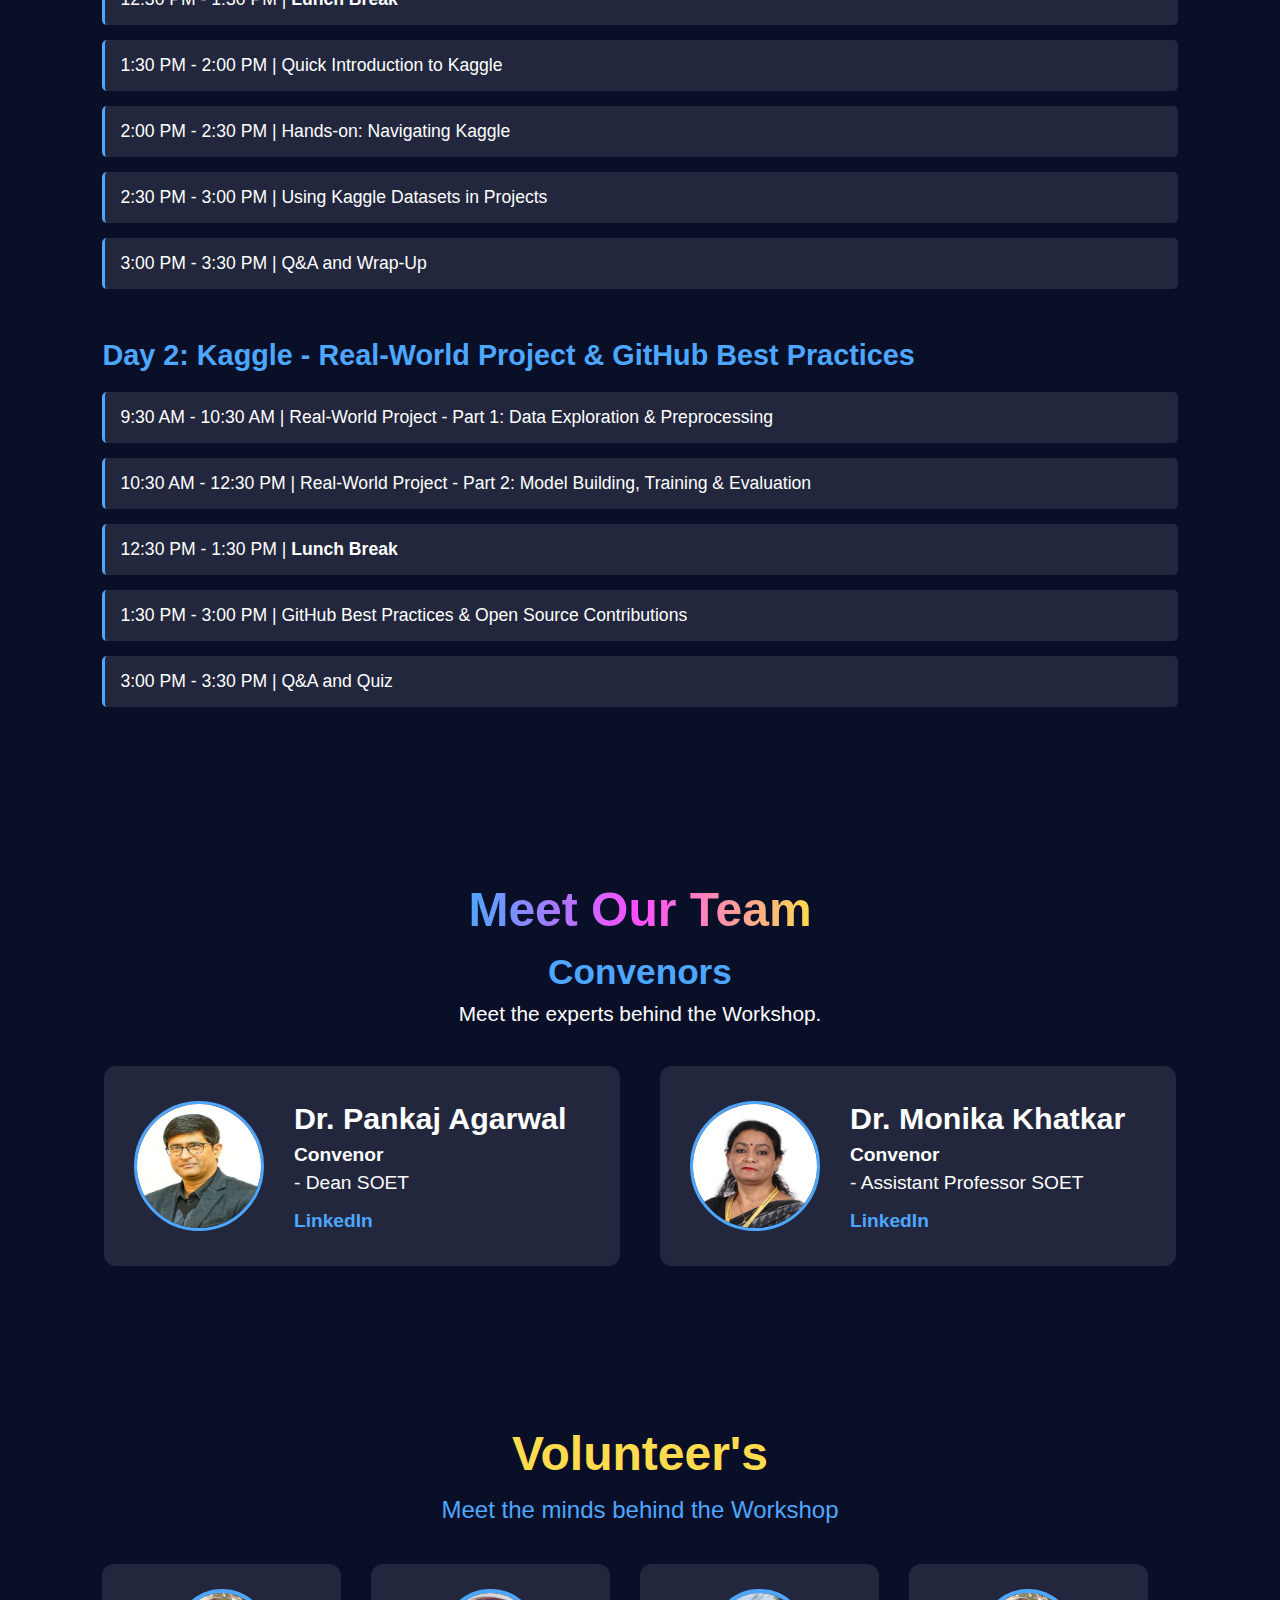
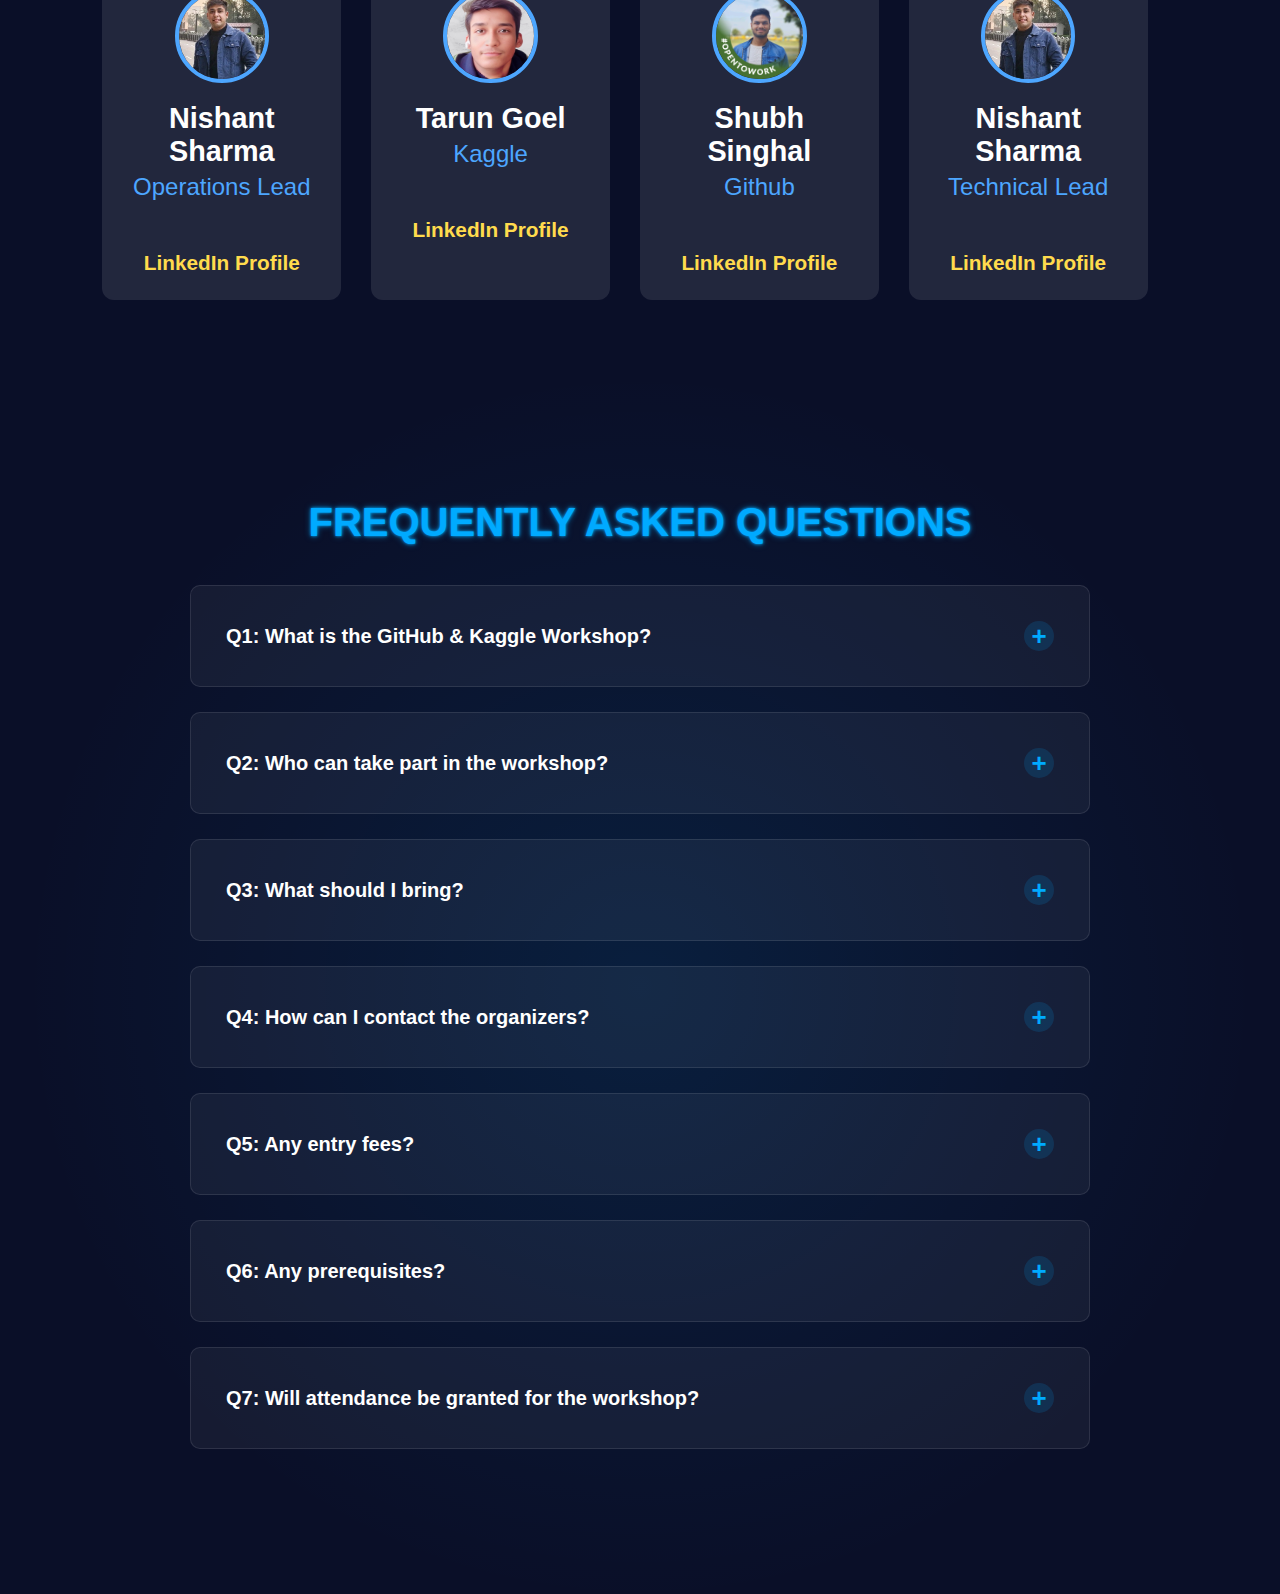
==== commit d2f80c28: "Update index.html" ====
--- a/index.html
+++ b/index.html
@@ -113,7 +113,7 @@
           <div class="volunteer-card">
               <img src="Nishant.jpg" alt="Volunteer 1">
               <h4>Nishant Sharma</h4>
-              <p>Workshop Organizer</p>
+              <p>Operations Lead</p>
               <a href="https://www.linkedin.com/in/nishant-sharma-24b089285/ " target="_blank">LinkedIn Profile</a>
           </div>
 
@@ -137,7 +137,7 @@
           <div class="volunteer-card">
               <img src="Nishant.jpg" alt="Volunteer 4">
               <h4>Nishant Sharma</h4>
-              <p>Design & Promotion</p>
+              <p>Technical Lead</p>
               <a href="https://www.linkedin.com/in/nishant-sharma-24b089285/ " target="_blank">LinkedIn Profile</a>
           </div>
       </div>
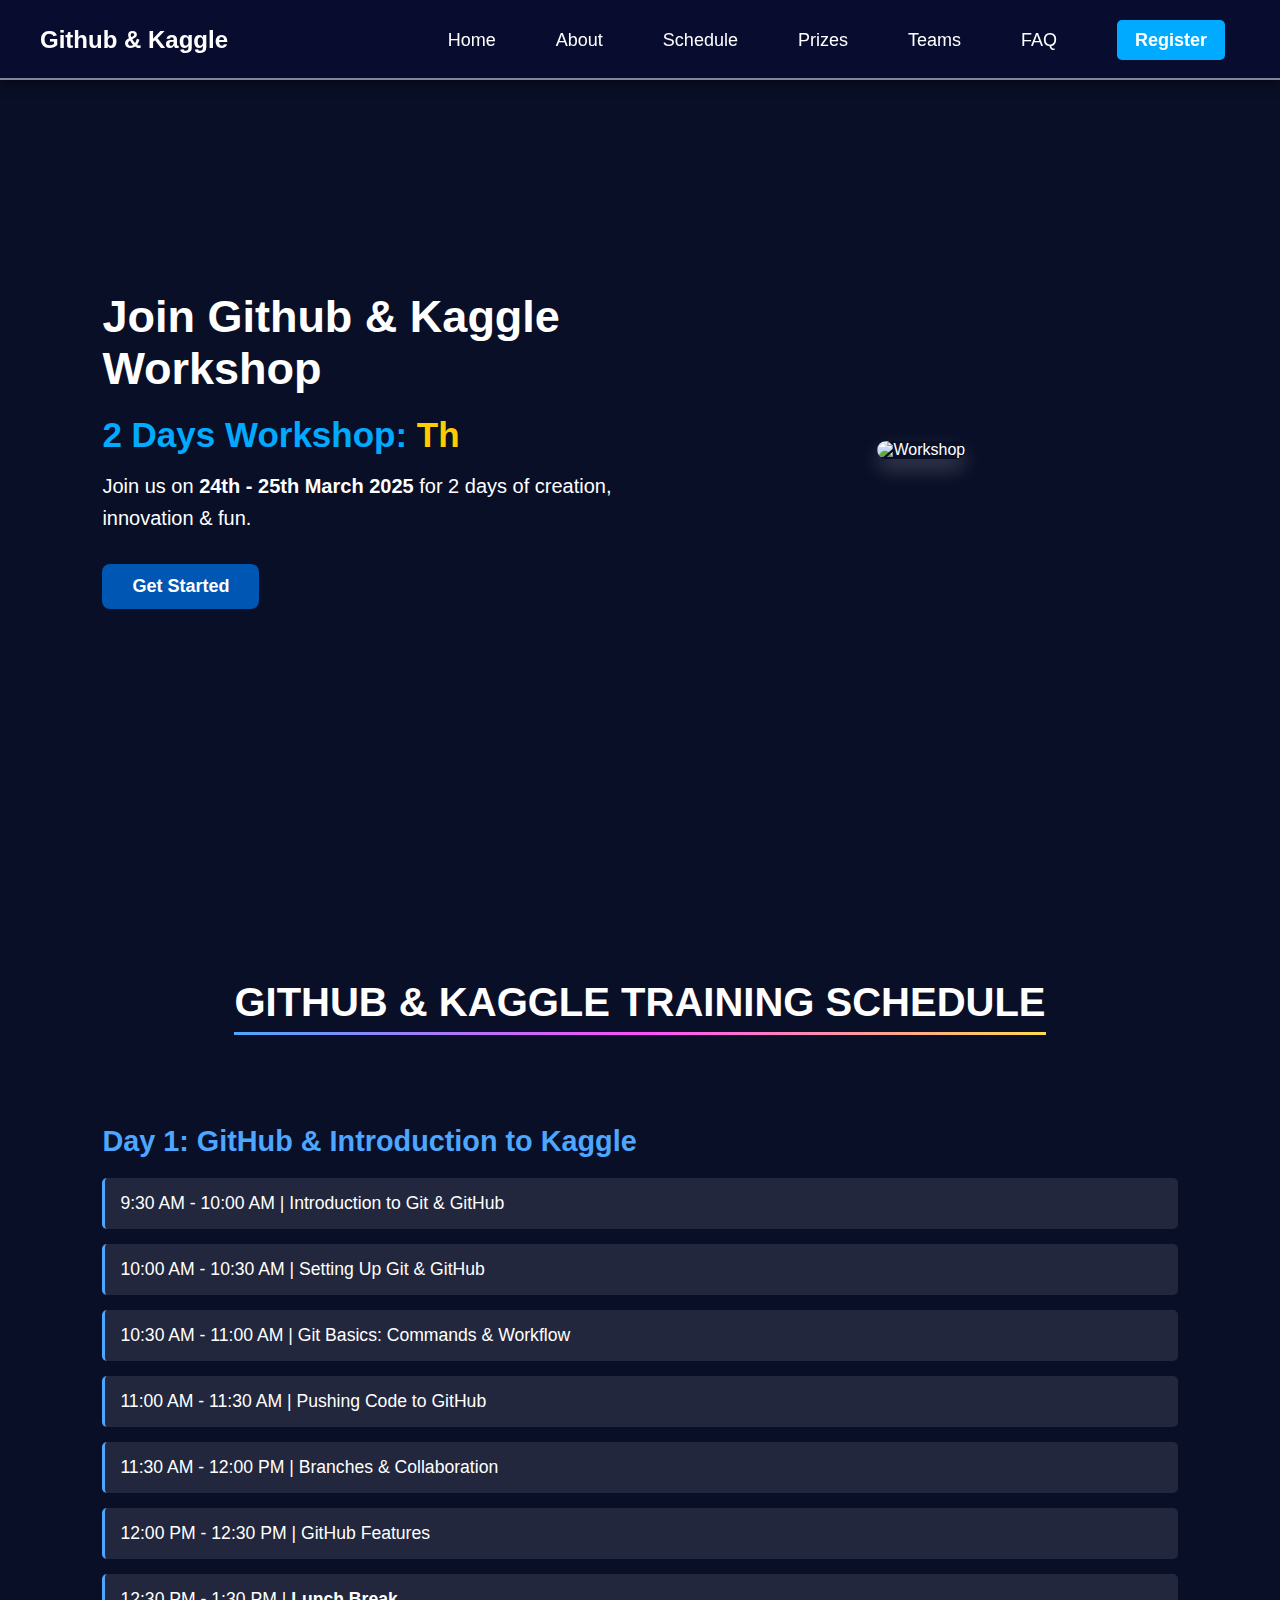
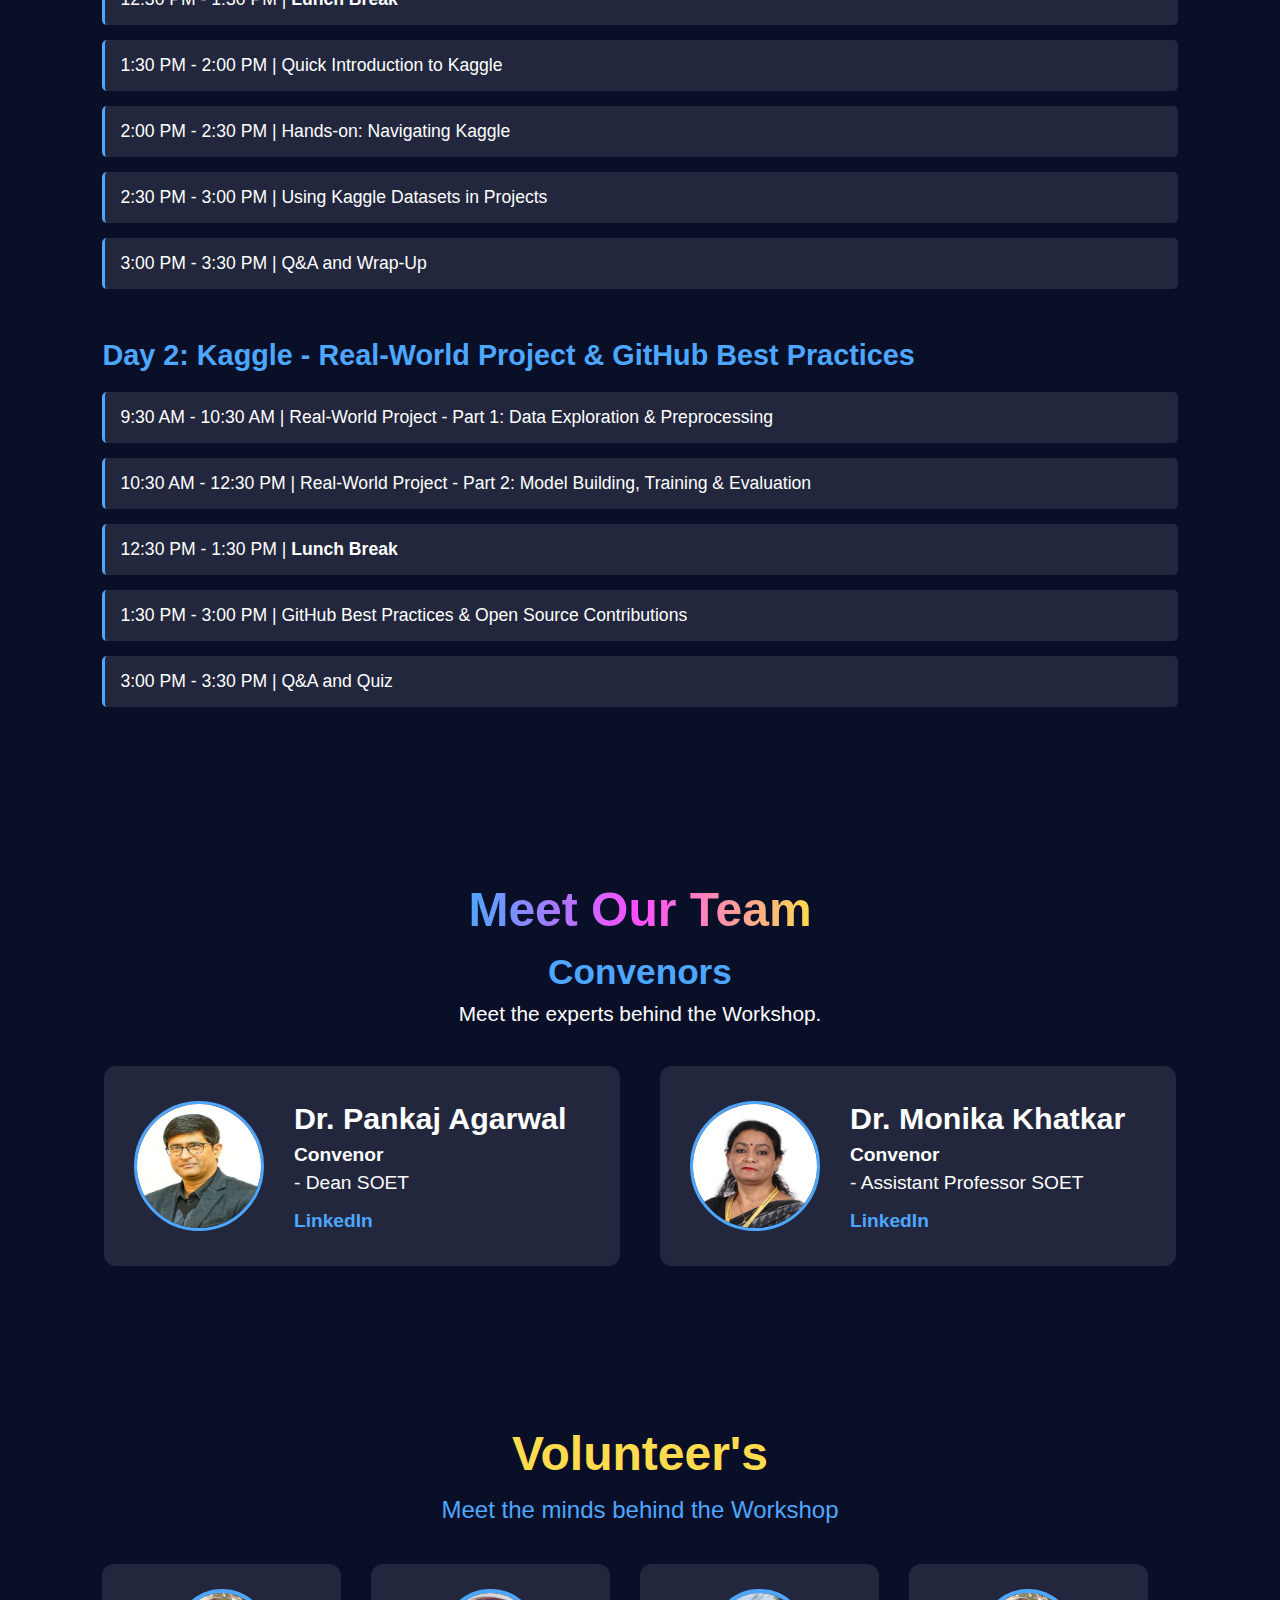
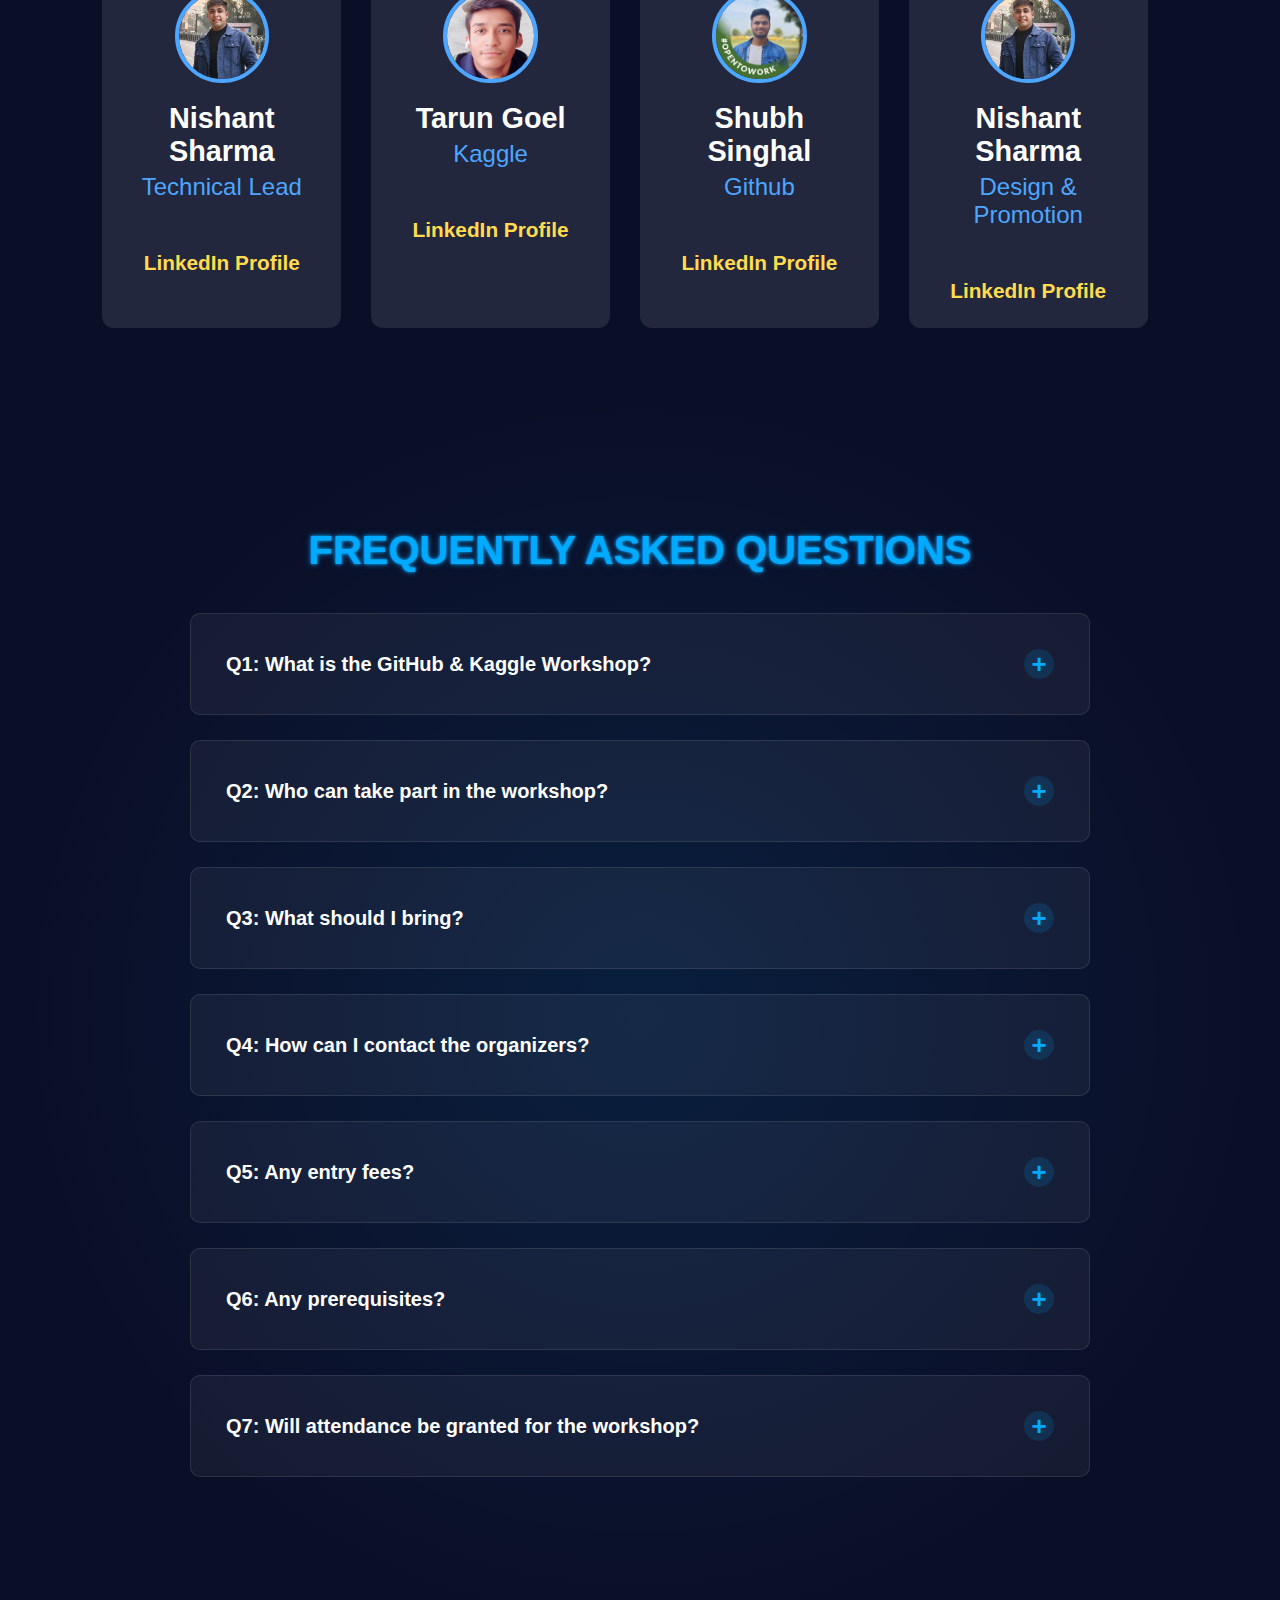
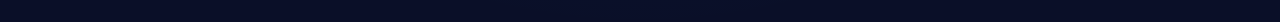
==== commit 078468c5: "Update index.html" ====
--- a/index.html
+++ b/index.html
@@ -19,7 +19,7 @@
             <li><a href="#">Prizes</a></li>
             <li><a href="#">Teams</a></li>
             <li><a href="#">FAQ</a></li>
-            <li><a href="#" class="register-btn" id="register-btn">Register</a></li>
+            <li><a href="https://forms.gle/Tba4Wru8WCxVT91z6" class="register-btn" id="register-btn">Register</a></li>
         </ul>
         <div class="hamburger" id="hamburger">&#9776;</div>
     </nav>
@@ -29,7 +29,7 @@
           <h1>Join Github & Kaggle Workshop</h1>
           <h2>2 Days Workshop: <span class="animated-text"></span></h2>
           <p>Join us on <strong>24th - 25th March 2025</strong> for 2 days of creation, innovation & fun.</p>
-          <a href="#" class="get-started-btn" id="get-started-btn">Get Started</a>
+          <a href="https://forms.gle/Tba4Wru8WCxVT91z6" class="get-started-btn" id="get-started-btn">Get Started</a>
       </div>
       <div class="workshop-image">
         <img src="https://img-c.udemycdn.com/course/750x422/3128902_49a3.jpg" alt="Workshop">
@@ -113,7 +113,7 @@
           <div class="volunteer-card">
               <img src="Nishant.jpg" alt="Volunteer 1">
               <h4>Nishant Sharma</h4>
-              <p>Operations Lead</p>
+              <p>Technical Lead</p>
               <a href="https://www.linkedin.com/in/nishant-sharma-24b089285/ " target="_blank">LinkedIn Profile</a>
           </div>
 
@@ -137,7 +137,7 @@
           <div class="volunteer-card">
               <img src="Nishant.jpg" alt="Volunteer 4">
               <h4>Nishant Sharma</h4>
-              <p>Technical Lead</p>
+              <p>Design & Promotion</p>
               <a href="https://www.linkedin.com/in/nishant-sharma-24b089285/ " target="_blank">LinkedIn Profile</a>
           </div>
       </div>
--- a/l.css
+++ b/l.css
@@ -429,6 +429,8 @@
   transform: translateX(5px);
 }
 
+/* This is just the modified Volunteers Section part of your CSS */
+
 /* Volunteers Section */
 .volunteers {
   text-align: center;
@@ -468,22 +470,79 @@
   justify-content: center;
 }
 
-/* Slider Track */
-.slider {
-  display: flex;
-  gap: 30px;
-  width: 400%;
-  animation: slide 20s linear infinite;
-}
-
-/* Volunteer Cards */
-.volunteer-card {
-  flex: 0 0 calc(25% - 30px);
-  background: rgba(255, 255, 255, 0.1);
-  border-radius: 12px;
-  padding: 25px;
-  text-align: center;
-  transition: all 0.5s ease-in-out;
+/* Slider Track - Desktop Version */
+@media screen and (min-width: 769px) {
+  .slider {
+    display: flex;
+    gap: 30px;
+    width: 400%;
+    animation: slide 20s linear infinite;
+  }
+
+  /* Volunteer Cards - Desktop */
+  .volunteer-card {
+    flex: 0 0 calc(25% - 30px);
+    background: rgba(255, 255, 255, 0.1);
+    border-radius: 12px;
+    padding: 25px;
+    text-align: center;
+    transition: all 0.5s ease-in-out;
+  }
+
+  /* Animation for desktop continuous sliding */
+  @keyframes slide {
+    0% {
+      transform: translateX(0);
+    }
+    100% {
+      transform: translateX(-50%);
+    }
+  }
+}
+
+/* Mobile Version - One Card at a Time */
+@media screen and (max-width: 768px) {
+  .slider {
+    display: flex;
+    width: 100%;
+    transition: transform 0.5s ease;
+    animation: slideMobile 10s ease-in-out infinite;
+  }
+
+  /* Volunteer Cards - Mobile */
+  .volunteer-card {
+    flex: 0 0 100%;
+    min-width: 100%;
+    background: rgba(255, 255, 255, 0.1);
+    border-radius: 12px;
+    padding: 25px;
+    text-align: center;
+    transition: all 0.5s ease-in-out;
+    margin: 0 auto;
+  }
+
+  /* Animation for mobile - one card at a time */
+  @keyframes slideMobile {
+    0%,
+    20% {
+      transform: translateX(0);
+    }
+    25%,
+    45% {
+      transform: translateX(-100%);
+    }
+    50%,
+    70% {
+      transform: translateX(-200%);
+    }
+    75%,
+    95% {
+      transform: translateX(-300%);
+    }
+    100% {
+      transform: translateX(0);
+    }
+  }
 }
 
 /* Hover Effect - Subtle Blue Glow */
@@ -540,189 +599,22 @@
   transform: translateY(-3px);
 }
 
-/* Animations */
-@keyframes fadeIn {
-  from { opacity: 0; }
-  to { opacity: 1; }
-}
-
-@keyframes fadeInDown {
-  from {
-    opacity: 0;
-    transform: translateY(-20px);
-  }
-  to {
-    opacity: 1;
-    transform: translateY(0);
-  }
-}
-
-@keyframes fadeInUp {
-  from {
-    opacity: 0;
-    transform: translateY(20px);
-  }
-  to {
-    opacity: 1;
-    transform: translateY(0);
-  }
-}
-
-@keyframes slideInLeft {
-  from {
-    opacity: 0;
-    transform: translateX(-50px);
-  }
-  to {
-    opacity: 1;
-    transform: translateX(0);
-  }
-}
-
-@keyframes fadeInLeft {
-  from {
-    opacity: 0;
-    transform: translateX(-30px);
-  }
-  to {
-    opacity: 1;
-    transform: translateX(0);
-  }
-}
-
-@keyframes gradientMove {
-  0% { background-position: 0% 50%; }
-  50% { background-position: 100% 50%; }
-  100% { background-position: 0% 50%; }
-}
-
-@keyframes colorChange {
-  0% {
-    background: linear-gradient(90deg, #4da6ff, #ff4dff, #ffdb4d);
-    -webkit-background-clip: text;
-    -webkit-text-fill-color: transparent;
-  }
-  100% {
-    background: linear-gradient(90deg, #ffdb4d, #ff4dff, #4da6ff);
-    -webkit-background-clip: text;
-    -webkit-text-fill-color: transparent;
-  }
-}
-
-@keyframes slide {
-  0% { transform: translateX(0); }
-  100% { transform: translateX(-50%); }
-}
-
-/* Responsive Design */
-@media screen and (max-width: 1200px) {
-  .workshop-content h1 {
-    font-size: 40px;
-  }
-  
-  .workshop-content h2,
-  .animated-text {
-    font-size: 30px;
-  }
-  
-  .team-member {
-    width: 100%;
-  }
-}
-
-@media screen and (max-width: 992px) {
-  .navbar {
-    padding: 0 20px;
-  }
-  
-  .workshop {
-    flex-direction: column;
-    text-align: center;
-  }
-  
-  .workshop-content,
-  .workshop-image {
-    max-width: 100%;
-  }
-  
-  .day li {
-    font-size: 1rem;
-  }
-}
-
-@media screen and (max-width: 768px) {
-  .nav-links {
-    display: none;
-    flex-direction: column;
-    position: absolute;
-    top: 80px;
-    left: 0;
-    width: 100%;
-    background-color: #080c2e;
-    padding: 20px 0;
-  }
-  
-  .nav-links.active {
-    display: flex;
-  }
-  
-  .hamburger {
-    display: block;
-  }
-  
-  .workshop-content h1 {
-    font-size: 32px;
-  }
-  
-  .workshop-content h2,
-  .animated-text {
-    font-size: 24px;
-  }
-  
-  .team-member {
-    flex-direction: column;
-    text-align: center;
-  }
-  
-  .team-member img {
-    margin-right: 0;
-    margin-bottom: 20px;
-  }
-  
-  .volunteer-card {
-    flex: 0 0 calc(50% - 30px);
-  }
-}
-
+/* Responsive adjustments for very small screens */
 @media screen and (max-width: 576px) {
-  .workshop-content h1 {
-    font-size: 28px;
-  }
-  
-  .workshop-content h2,
-  .animated-text {
-    font-size: 20px;
-  }
-  
-  .get-started-btn {
-    font-size: 16px;
-    padding: 10px 20px;
-  }
-  
-  .schedule h2,
-  .team h2,
-  .volunteers h2 {
-    font-size: 2.5rem;
-  }
-  
-  .day h3 {
+  .volunteer-card h4 {
     font-size: 1.5rem;
   }
-  
-  .volunteer-card {
-    flex: 0 0 calc(100% - 30px);
-  }
-}
+
+  .volunteer-card a {
+    font-size: 1.1rem;
+  }
+
+  .volunteer-card img {
+    width: 60%;
+  }
+}
+
+
 
 /* FAQ Section with Enhanced Styling */
 .faq {
@@ -922,4 +814,3 @@
   }
 }
 
-
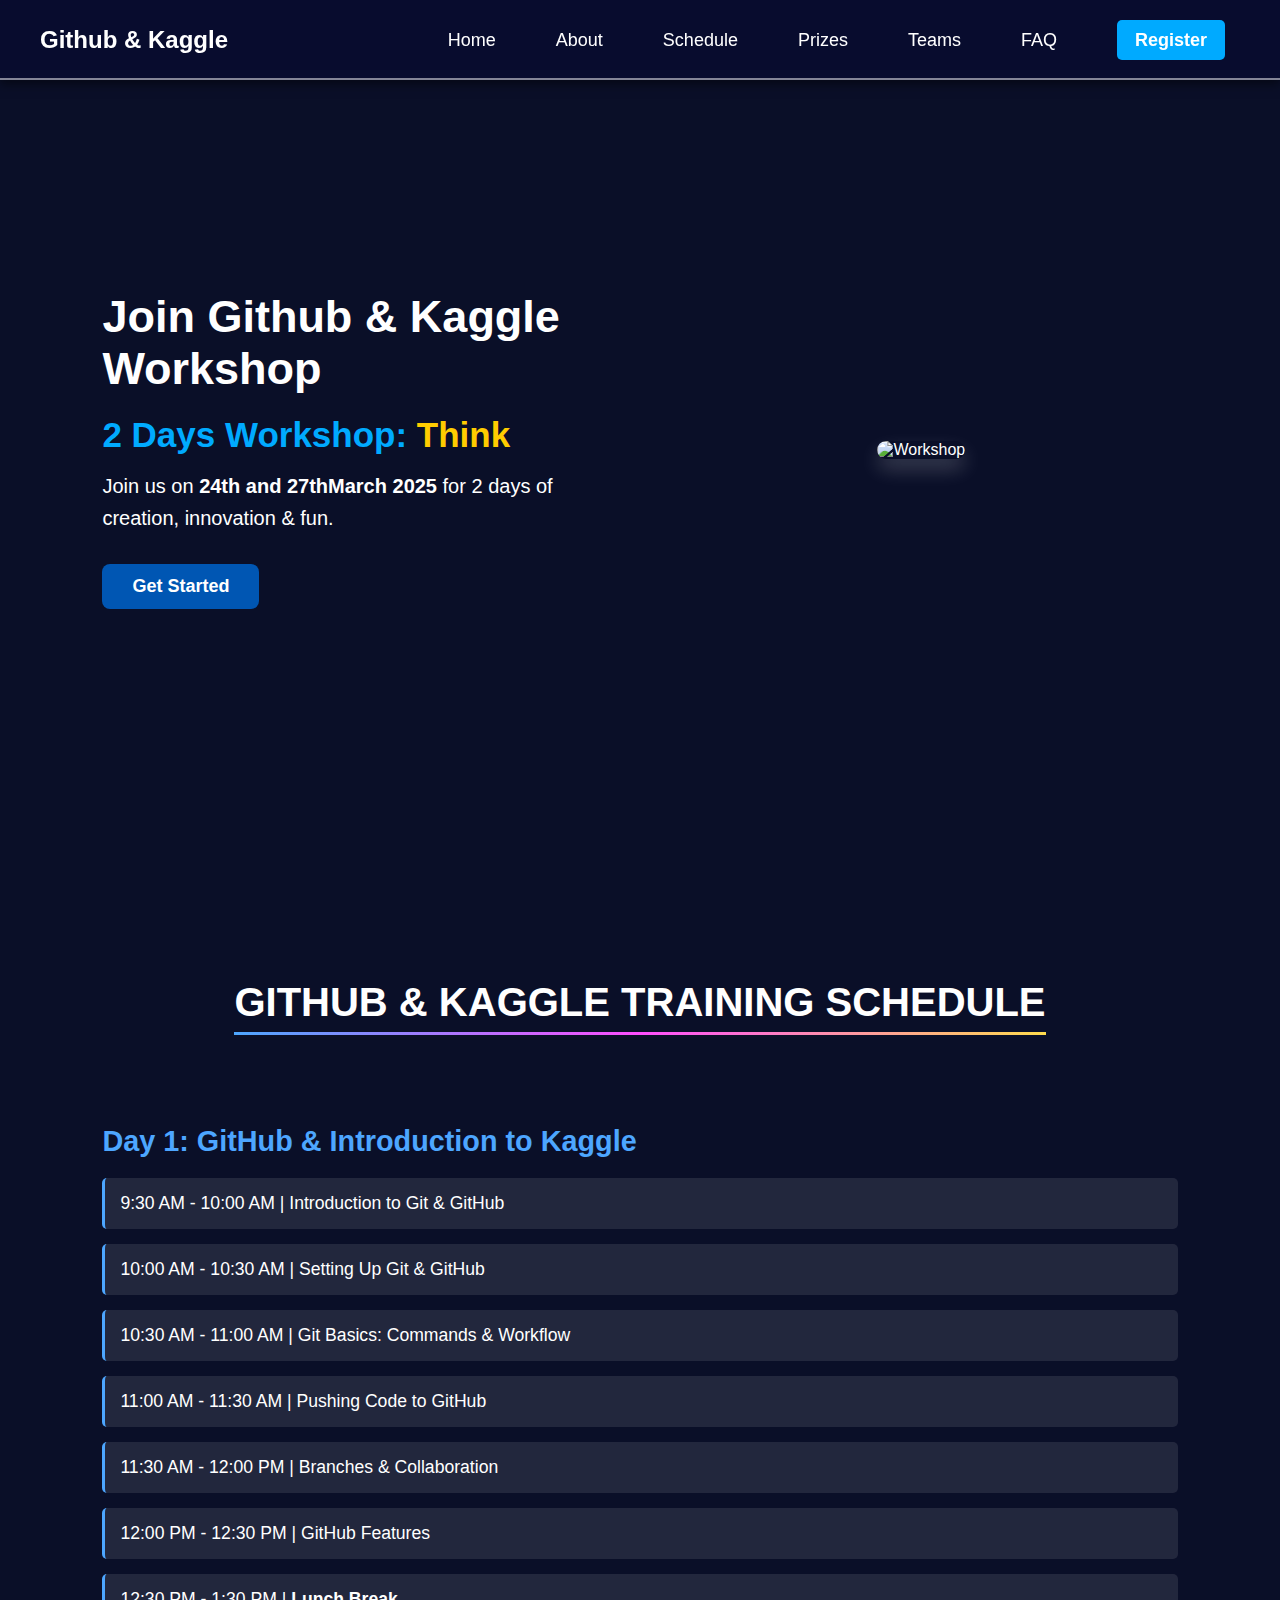
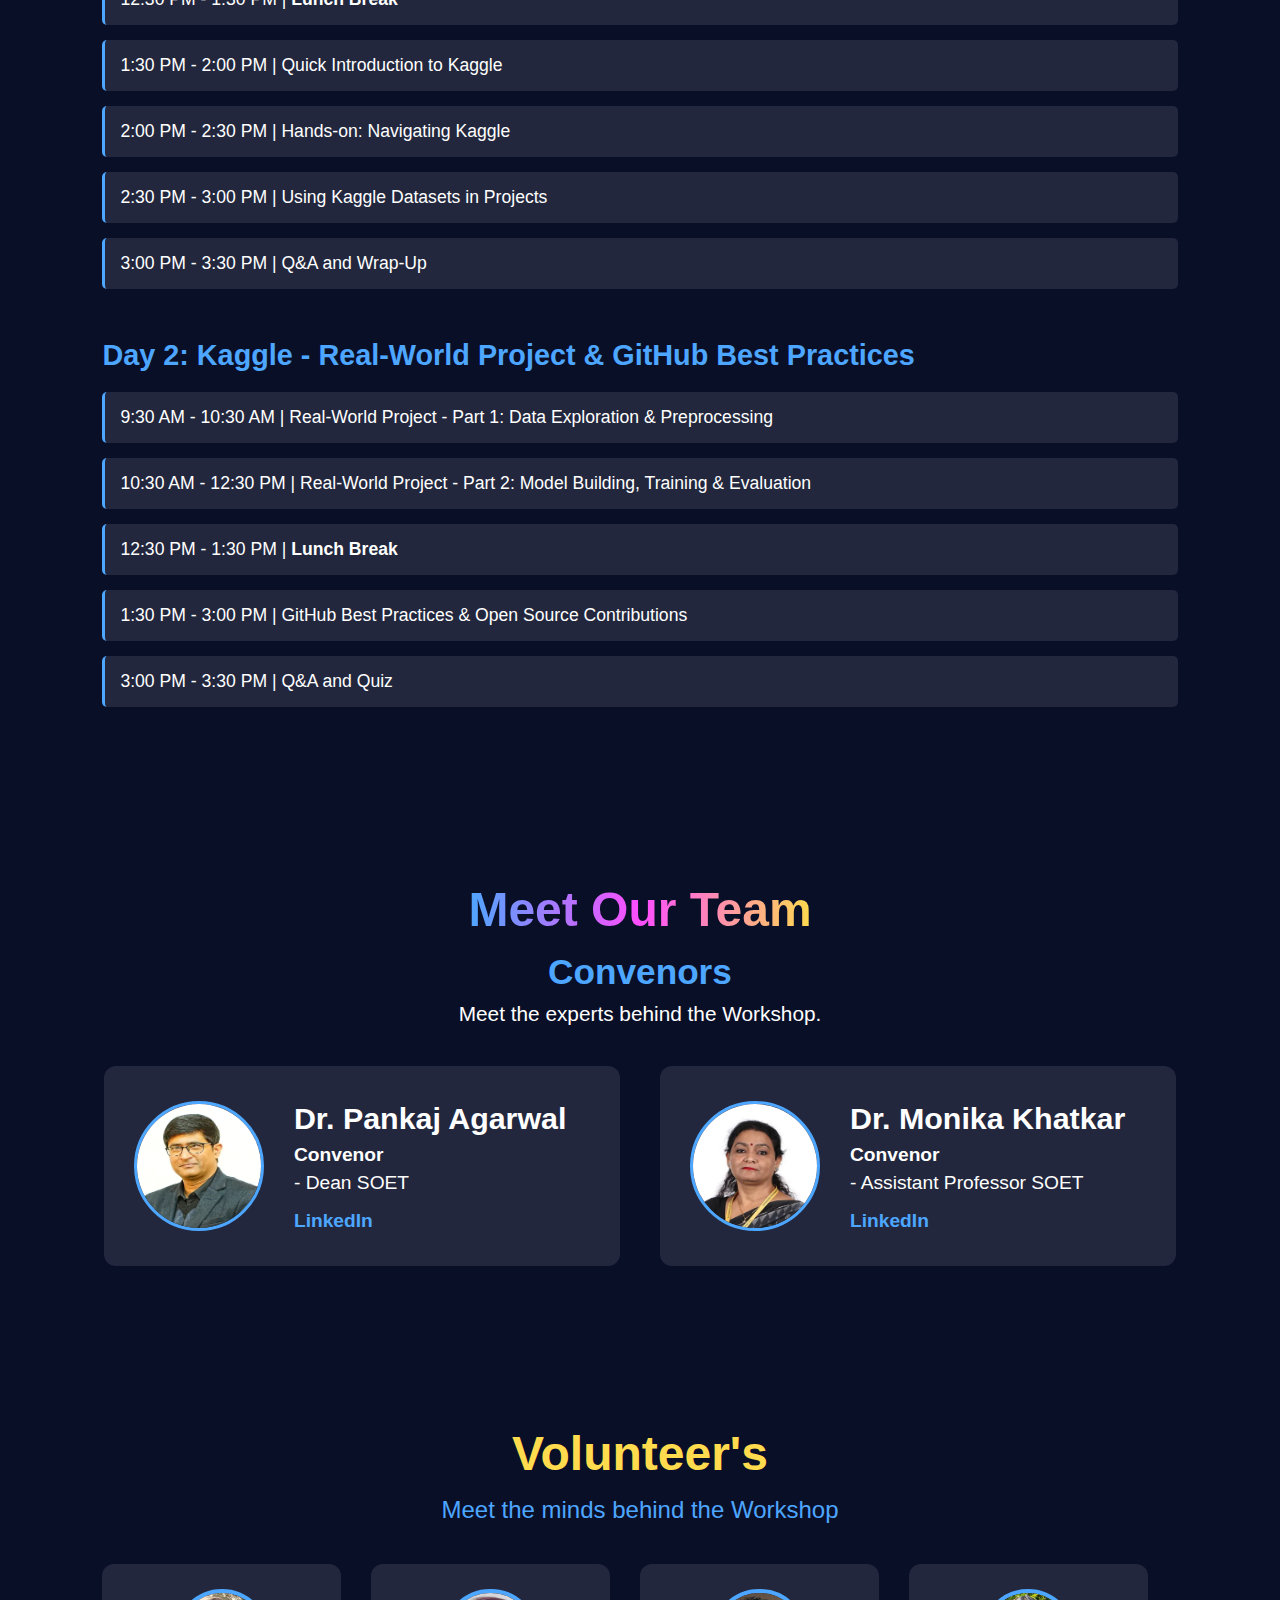
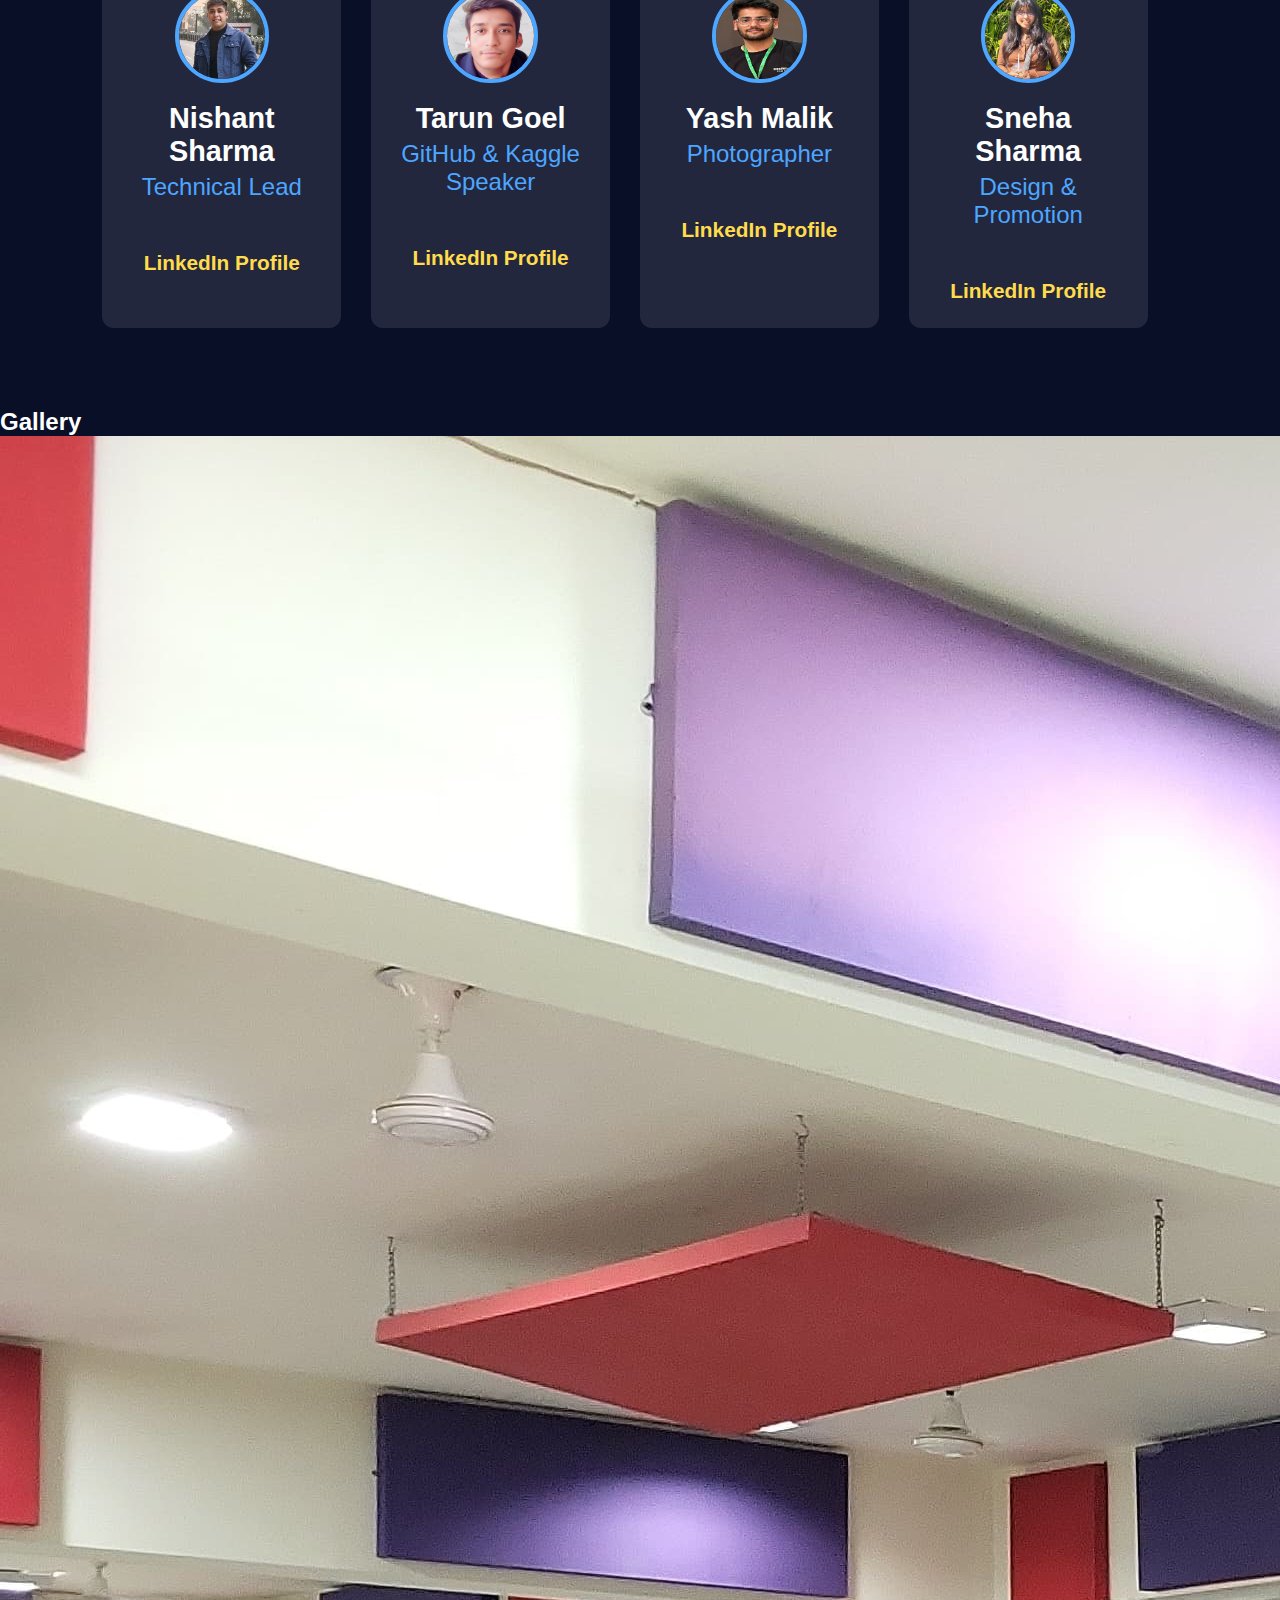
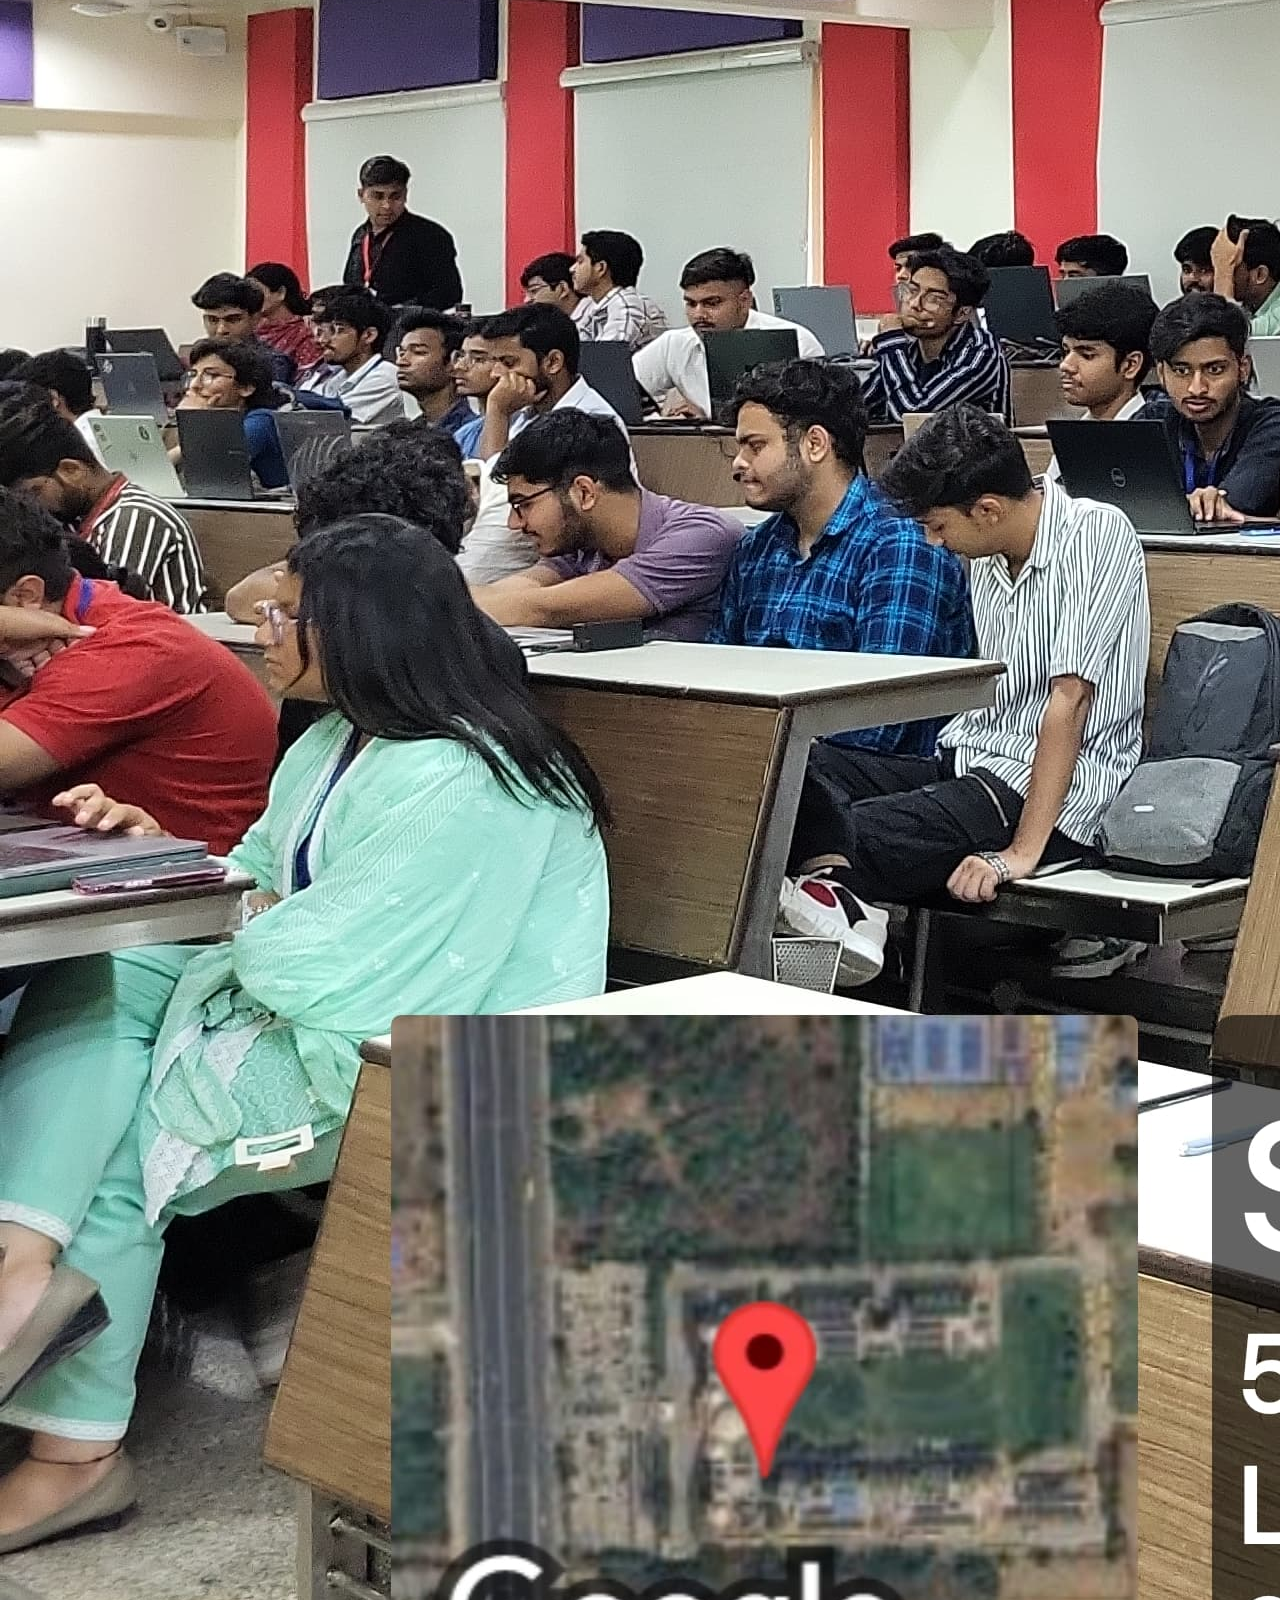
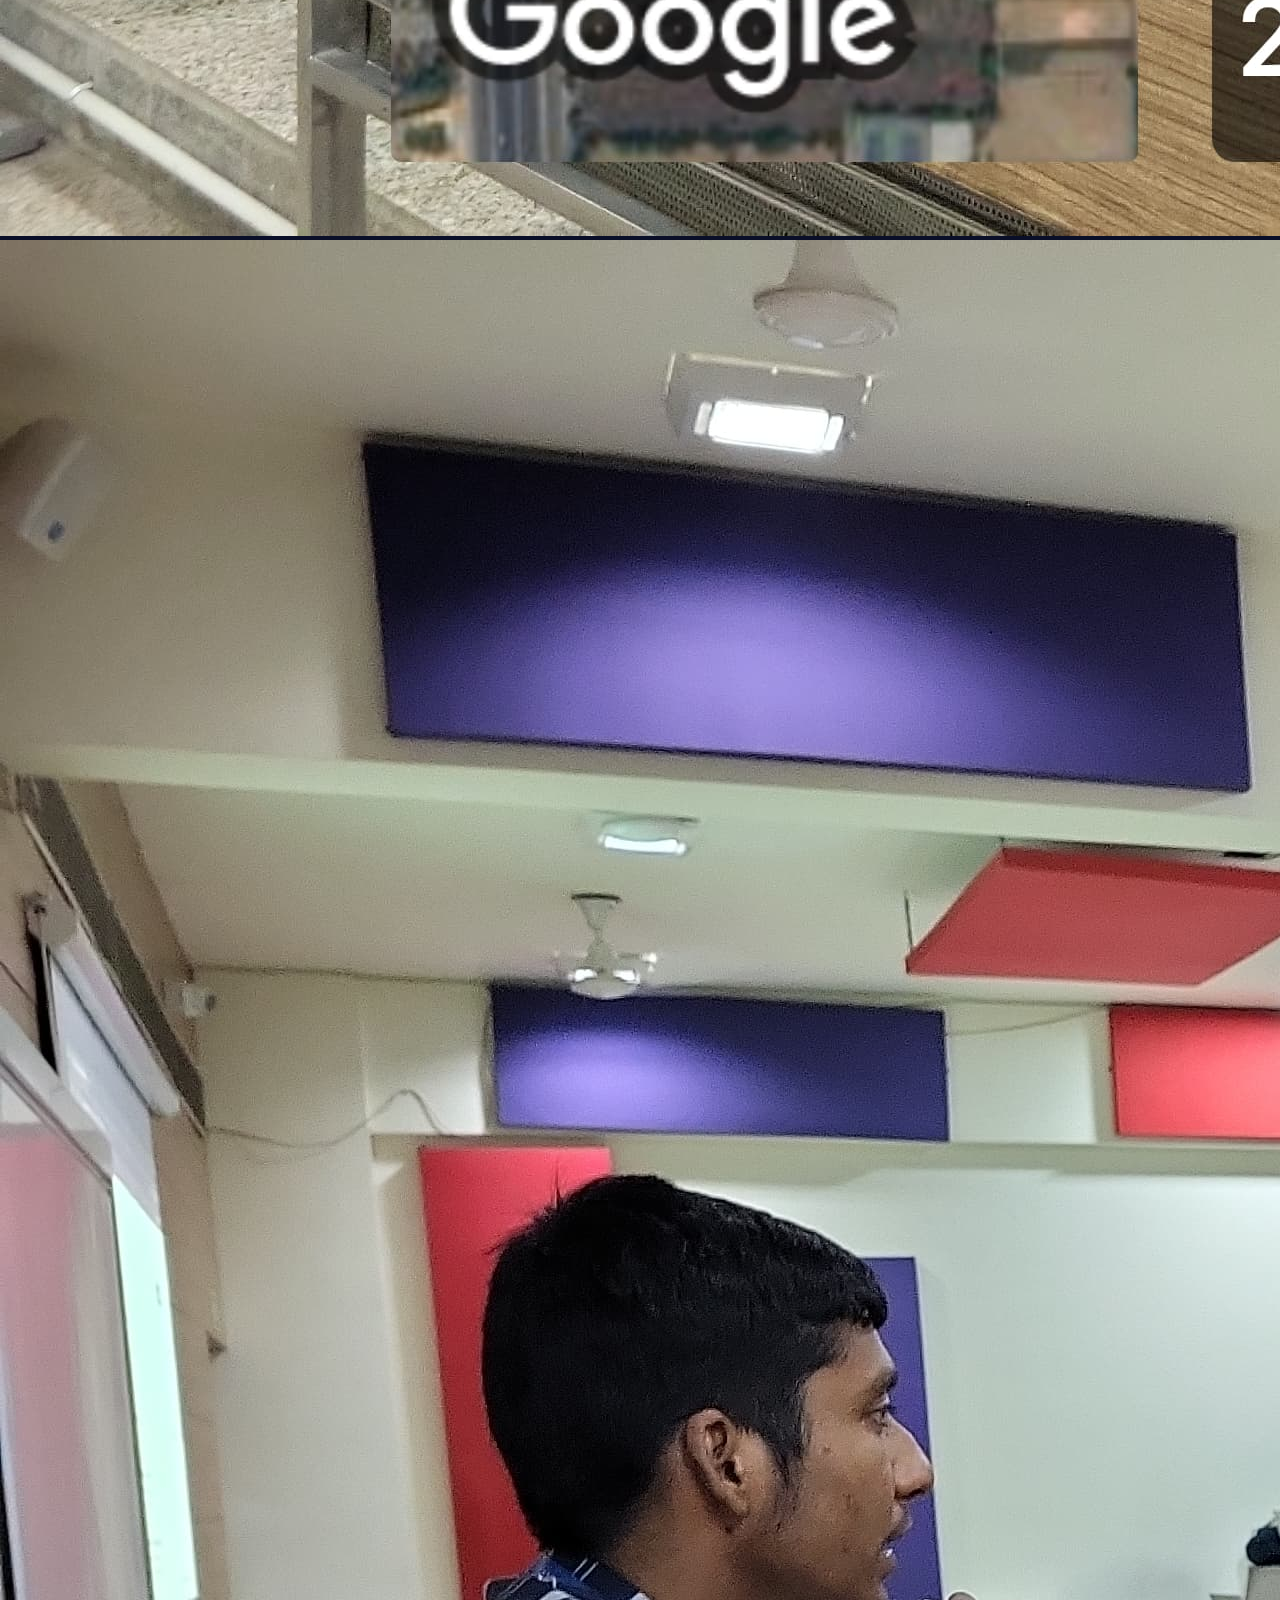
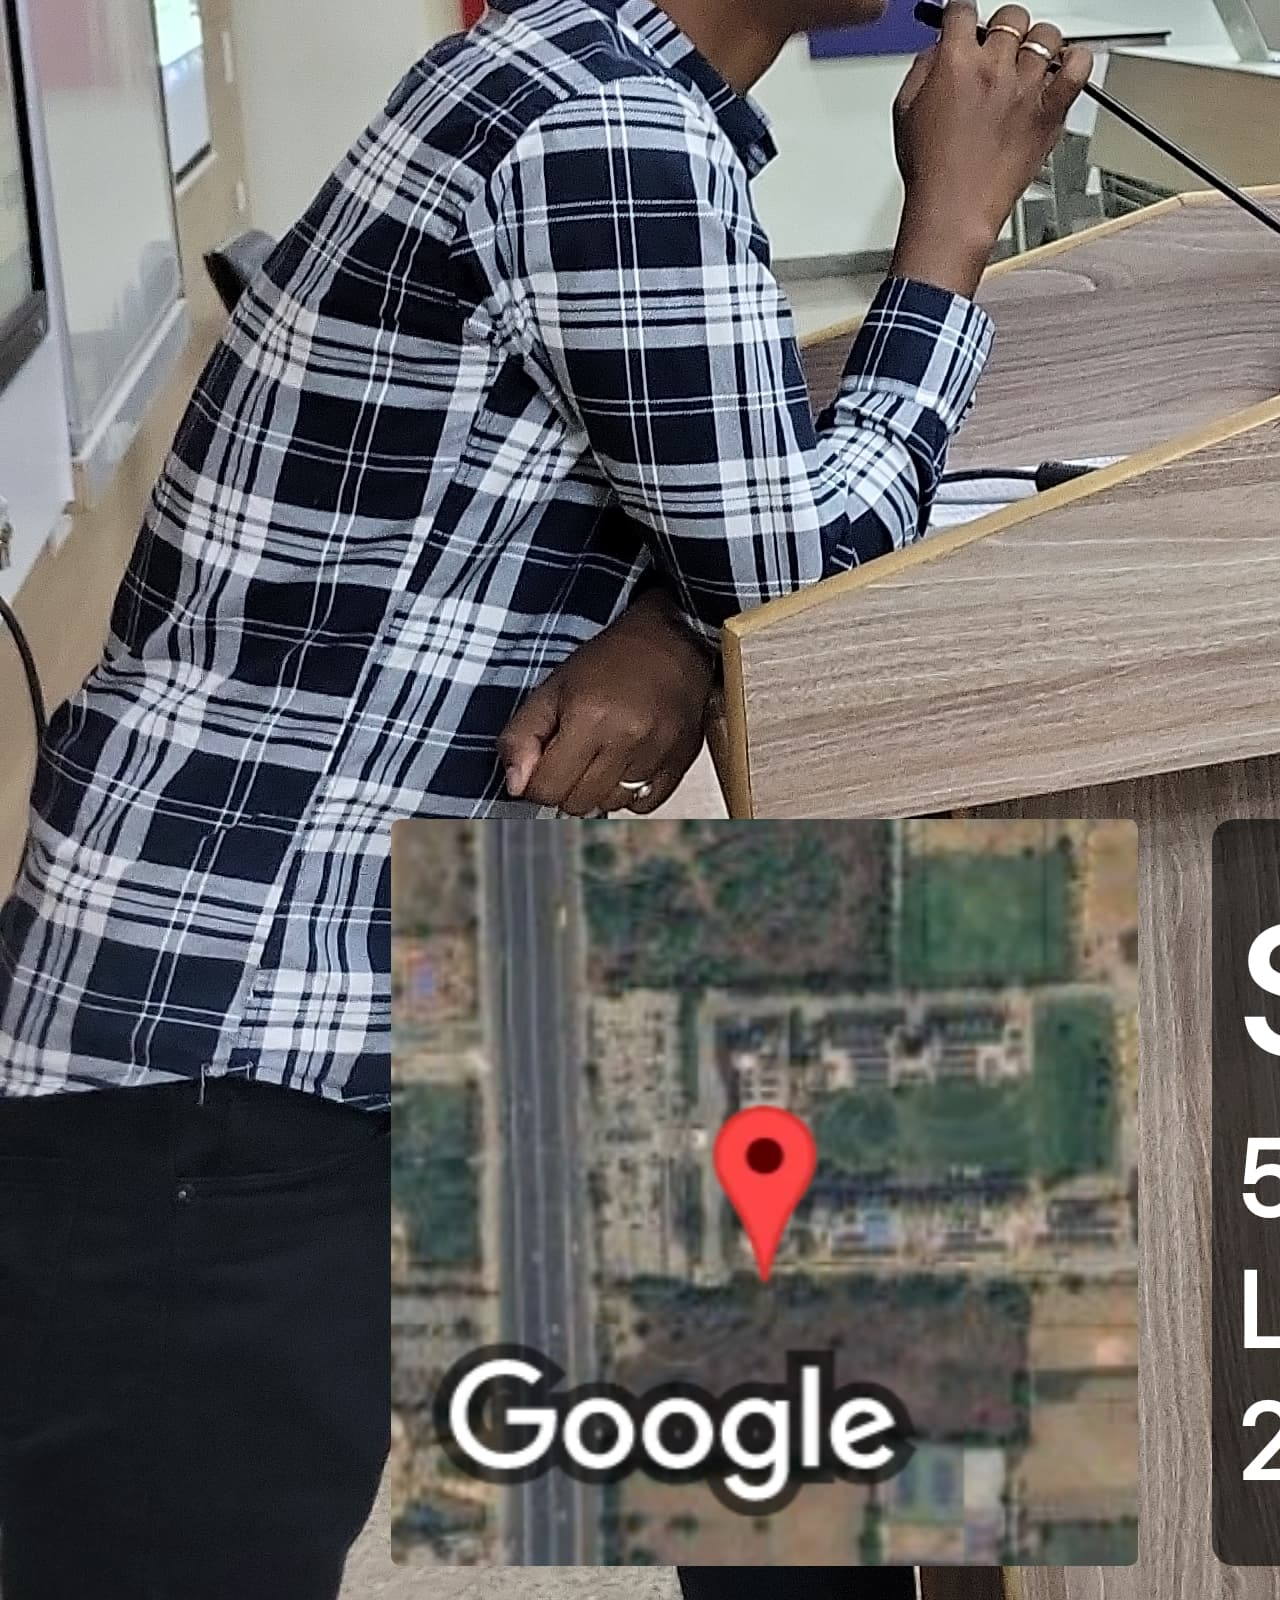
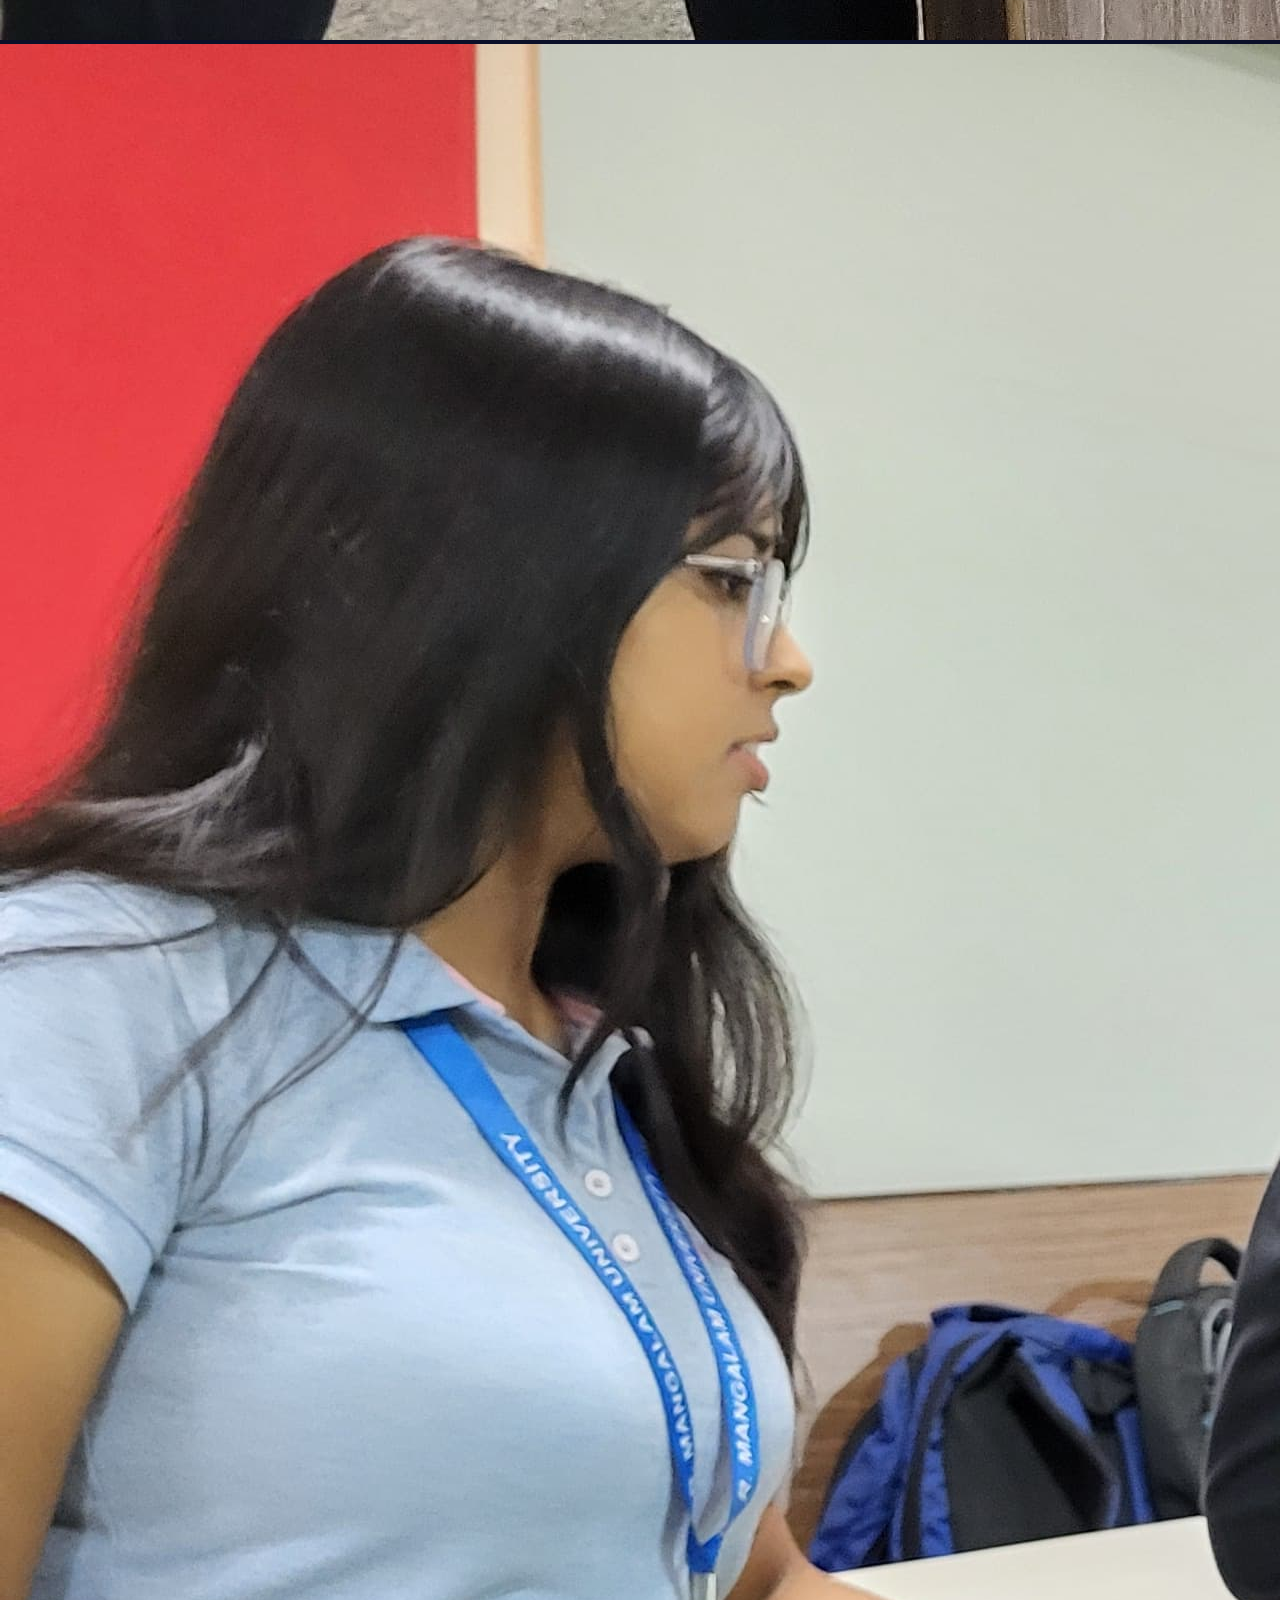
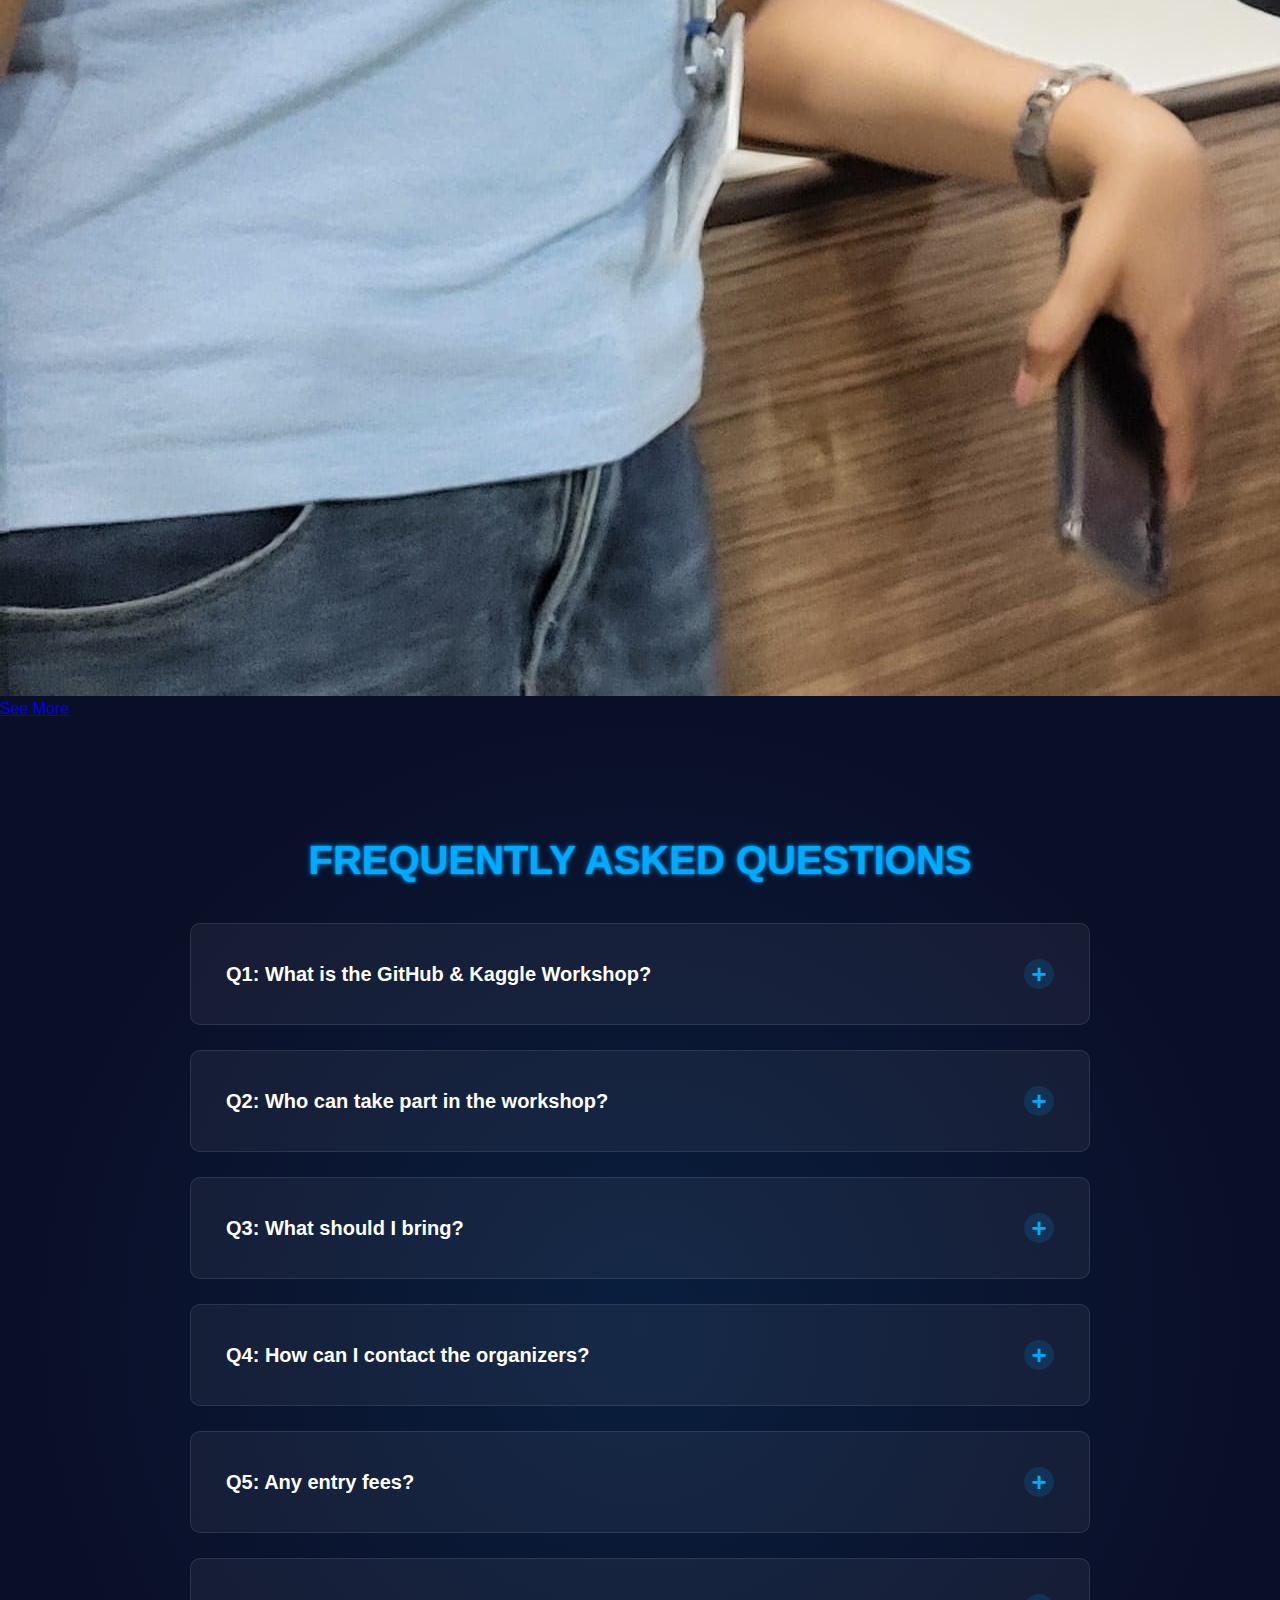
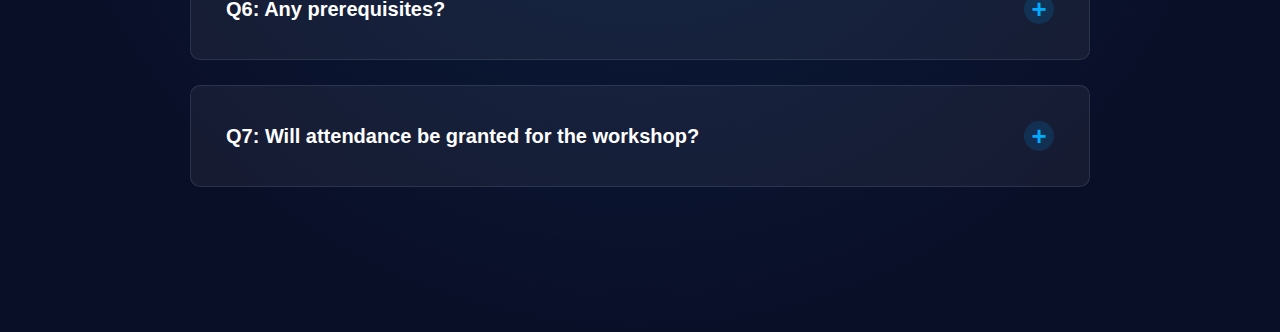
==== commit 2137afd1: "Update index.html" ====
--- a/index.html
+++ b/index.html
@@ -28,7 +28,7 @@
       <div class="workshop-content">
           <h1>Join Github & Kaggle Workshop</h1>
           <h2>2 Days Workshop: <span class="animated-text"></span></h2>
-          <p>Join us on <strong>24th - 25th March 2025</strong> for 2 days of creation, innovation & fun.</p>
+          <p>Join us on <strong>24th and 27thMarch  2025</strong> for 2 days of creation, innovation & fun.</p>
           <a href="https://forms.gle/Tba4Wru8WCxVT91z6" class="get-started-btn" id="get-started-btn">Get Started</a>
       </div>
       <div class="workshop-image">
@@ -121,28 +121,45 @@
           <div class="volunteer-card">
               <img src="t1.png" alt="Volunteer 2">
               <h4>Tarun Goel</h4>
-              <p>Kaggle</p>
+              <p>GitHub & Kaggle Speaker</p>
               <a href="https://www.linkedin.com/in/tarun-goel-43a2b4287/" target="_blank">LinkedIn Profile</a>
           </div>
 
           <!-- Volunteer 3 -->
           <div class="volunteer-card">
-              <img src="Shubh.jpg" alt="Volunteer 3">
-              <h4>Shubh Singhal</h4>
-              <p>Github</p>
-              <a href="https://www.linkedin.com/in/shubh-singhal-b8a419230/" target="_blank">LinkedIn Profile</a>
+              <img src="yash.jpg" alt="Volunteer 3">
+              <h4>Yash Malik</h4>
+              <p>Photographer</p>
+              <a href="https://www.linkedin.com/in/yash-malik-a03559322" target="_blank">LinkedIn Profile</a>
           </div>
 
           <!-- Volunteer 4 -->
           <div class="volunteer-card">
-              <img src="Nishant.jpg" alt="Volunteer 4">
-              <h4>Nishant Sharma</h4>
+              <img src="sonu.jpg" alt="Volunteer 4">
+              <h4>Sneha Sharma</h4>
               <p>Design & Promotion</p>
-              <a href="https://www.linkedin.com/in/nishant-sharma-24b089285/ " target="_blank">LinkedIn Profile</a>
+              <a href="https://www.linkedin.com/in/sneha-sharma-584342327" target="_blank">LinkedIn Profile</a>
           </div>
       </div>
   </div>
 </section>
+
+<section class="gallery">
+    <h2>Gallery</h2>
+    <div class="gallery-container">
+      <div class="gallery-item">
+        <img src="e3.jpg" alt="Event 1">
+      </div>
+      <div class="gallery-item">
+        <img src="e2.jpg" alt="Event 2">
+      </div>
+      <div class="gallery-item">
+        <img src="e1.jpg" alt="Event 3">
+      </div>
+    </div>
+    <a href="gallery.html" class="see-more-btn">See More</a>
+  </section>
+  
 
 <section class="faq">
     <h2>Frequently Asked Questions</h2>
--- a/l.css
+++ b/l.css
@@ -429,8 +429,6 @@
   transform: translateX(5px);
 }
 
-/* This is just the modified Volunteers Section part of your CSS */
-
 /* Volunteers Section */
 .volunteers {
   text-align: center;
@@ -470,79 +468,22 @@
   justify-content: center;
 }
 
-/* Slider Track - Desktop Version */
-@media screen and (min-width: 769px) {
-  .slider {
-    display: flex;
-    gap: 30px;
-    width: 400%;
-    animation: slide 20s linear infinite;
-  }
-
-  /* Volunteer Cards - Desktop */
-  .volunteer-card {
-    flex: 0 0 calc(25% - 30px);
-    background: rgba(255, 255, 255, 0.1);
-    border-radius: 12px;
-    padding: 25px;
-    text-align: center;
-    transition: all 0.5s ease-in-out;
-  }
-
-  /* Animation for desktop continuous sliding */
-  @keyframes slide {
-    0% {
-      transform: translateX(0);
-    }
-    100% {
-      transform: translateX(-50%);
-    }
-  }
-}
-
-/* Mobile Version - One Card at a Time */
-@media screen and (max-width: 768px) {
-  .slider {
-    display: flex;
-    width: 100%;
-    transition: transform 0.5s ease;
-    animation: slideMobile 10s ease-in-out infinite;
-  }
-
-  /* Volunteer Cards - Mobile */
-  .volunteer-card {
-    flex: 0 0 100%;
-    min-width: 100%;
-    background: rgba(255, 255, 255, 0.1);
-    border-radius: 12px;
-    padding: 25px;
-    text-align: center;
-    transition: all 0.5s ease-in-out;
-    margin: 0 auto;
-  }
-
-  /* Animation for mobile - one card at a time */
-  @keyframes slideMobile {
-    0%,
-    20% {
-      transform: translateX(0);
-    }
-    25%,
-    45% {
-      transform: translateX(-100%);
-    }
-    50%,
-    70% {
-      transform: translateX(-200%);
-    }
-    75%,
-    95% {
-      transform: translateX(-300%);
-    }
-    100% {
-      transform: translateX(0);
-    }
-  }
+/* Slider Track */
+.slider {
+  display: flex;
+  gap: 30px;
+  width: 400%;
+  animation: slide 20s linear infinite;
+}
+
+/* Volunteer Cards */
+.volunteer-card {
+  flex: 0 0 calc(25% - 30px);
+  background: rgba(255, 255, 255, 0.1);
+  border-radius: 12px;
+  padding: 25px;
+  text-align: center;
+  transition: all 0.5s ease-in-out;
 }
 
 /* Hover Effect - Subtle Blue Glow */
@@ -599,22 +540,189 @@
   transform: translateY(-3px);
 }
 
-/* Responsive adjustments for very small screens */
+/* Animations */
+@keyframes fadeIn {
+  from { opacity: 0; }
+  to { opacity: 1; }
+}
+
+@keyframes fadeInDown {
+  from {
+    opacity: 0;
+    transform: translateY(-20px);
+  }
+  to {
+    opacity: 1;
+    transform: translateY(0);
+  }
+}
+
+@keyframes fadeInUp {
+  from {
+    opacity: 0;
+    transform: translateY(20px);
+  }
+  to {
+    opacity: 1;
+    transform: translateY(0);
+  }
+}
+
+@keyframes slideInLeft {
+  from {
+    opacity: 0;
+    transform: translateX(-50px);
+  }
+  to {
+    opacity: 1;
+    transform: translateX(0);
+  }
+}
+
+@keyframes fadeInLeft {
+  from {
+    opacity: 0;
+    transform: translateX(-30px);
+  }
+  to {
+    opacity: 1;
+    transform: translateX(0);
+  }
+}
+
+@keyframes gradientMove {
+  0% { background-position: 0% 50%; }
+  50% { background-position: 100% 50%; }
+  100% { background-position: 0% 50%; }
+}
+
+@keyframes colorChange {
+  0% {
+    background: linear-gradient(90deg, #4da6ff, #ff4dff, #ffdb4d);
+    -webkit-background-clip: text;
+    -webkit-text-fill-color: transparent;
+  }
+  100% {
+    background: linear-gradient(90deg, #ffdb4d, #ff4dff, #4da6ff);
+    -webkit-background-clip: text;
+    -webkit-text-fill-color: transparent;
+  }
+}
+
+@keyframes slide {
+  0% { transform: translateX(0); }
+  100% { transform: translateX(-50%); }
+}
+
+/* Responsive Design */
+@media screen and (max-width: 1200px) {
+  .workshop-content h1 {
+    font-size: 40px;
+  }
+  
+  .workshop-content h2,
+  .animated-text {
+    font-size: 30px;
+  }
+  
+  .team-member {
+    width: 100%;
+  }
+}
+
+@media screen and (max-width: 992px) {
+  .navbar {
+    padding: 0 20px;
+  }
+  
+  .workshop {
+    flex-direction: column;
+    text-align: center;
+  }
+  
+  .workshop-content,
+  .workshop-image {
+    max-width: 100%;
+  }
+  
+  .day li {
+    font-size: 1rem;
+  }
+}
+
+@media screen and (max-width: 768px) {
+  .nav-links {
+    display: none;
+    flex-direction: column;
+    position: absolute;
+    top: 80px;
+    left: 0;
+    width: 100%;
+    background-color: #080c2e;
+    padding: 20px 0;
+  }
+  
+  .nav-links.active {
+    display: flex;
+  }
+  
+  .hamburger {
+    display: block;
+  }
+  
+  .workshop-content h1 {
+    font-size: 32px;
+  }
+  
+  .workshop-content h2,
+  .animated-text {
+    font-size: 24px;
+  }
+  
+  .team-member {
+    flex-direction: column;
+    text-align: center;
+  }
+  
+  .team-member img {
+    margin-right: 0;
+    margin-bottom: 20px;
+  }
+  
+  .volunteer-card {
+    flex: 0 0 calc(50% - 30px);
+  }
+}
+
 @media screen and (max-width: 576px) {
-  .volunteer-card h4 {
+  .workshop-content h1 {
+    font-size: 28px;
+  }
+  
+  .workshop-content h2,
+  .animated-text {
+    font-size: 20px;
+  }
+  
+  .get-started-btn {
+    font-size: 16px;
+    padding: 10px 20px;
+  }
+  
+  .schedule h2,
+  .team h2,
+  .volunteers h2 {
+    font-size: 2.5rem;
+  }
+  
+  .day h3 {
     font-size: 1.5rem;
   }
-
-  .volunteer-card a {
-    font-size: 1.1rem;
-  }
-
-  .volunteer-card img {
-    width: 60%;
-  }
-}
-
-
+  
+  .volunteer-card {
+    flex: 0 0 calc(100% - 30px);
+  }
+}
 
 /* FAQ Section with Enhanced Styling */
 .faq {
